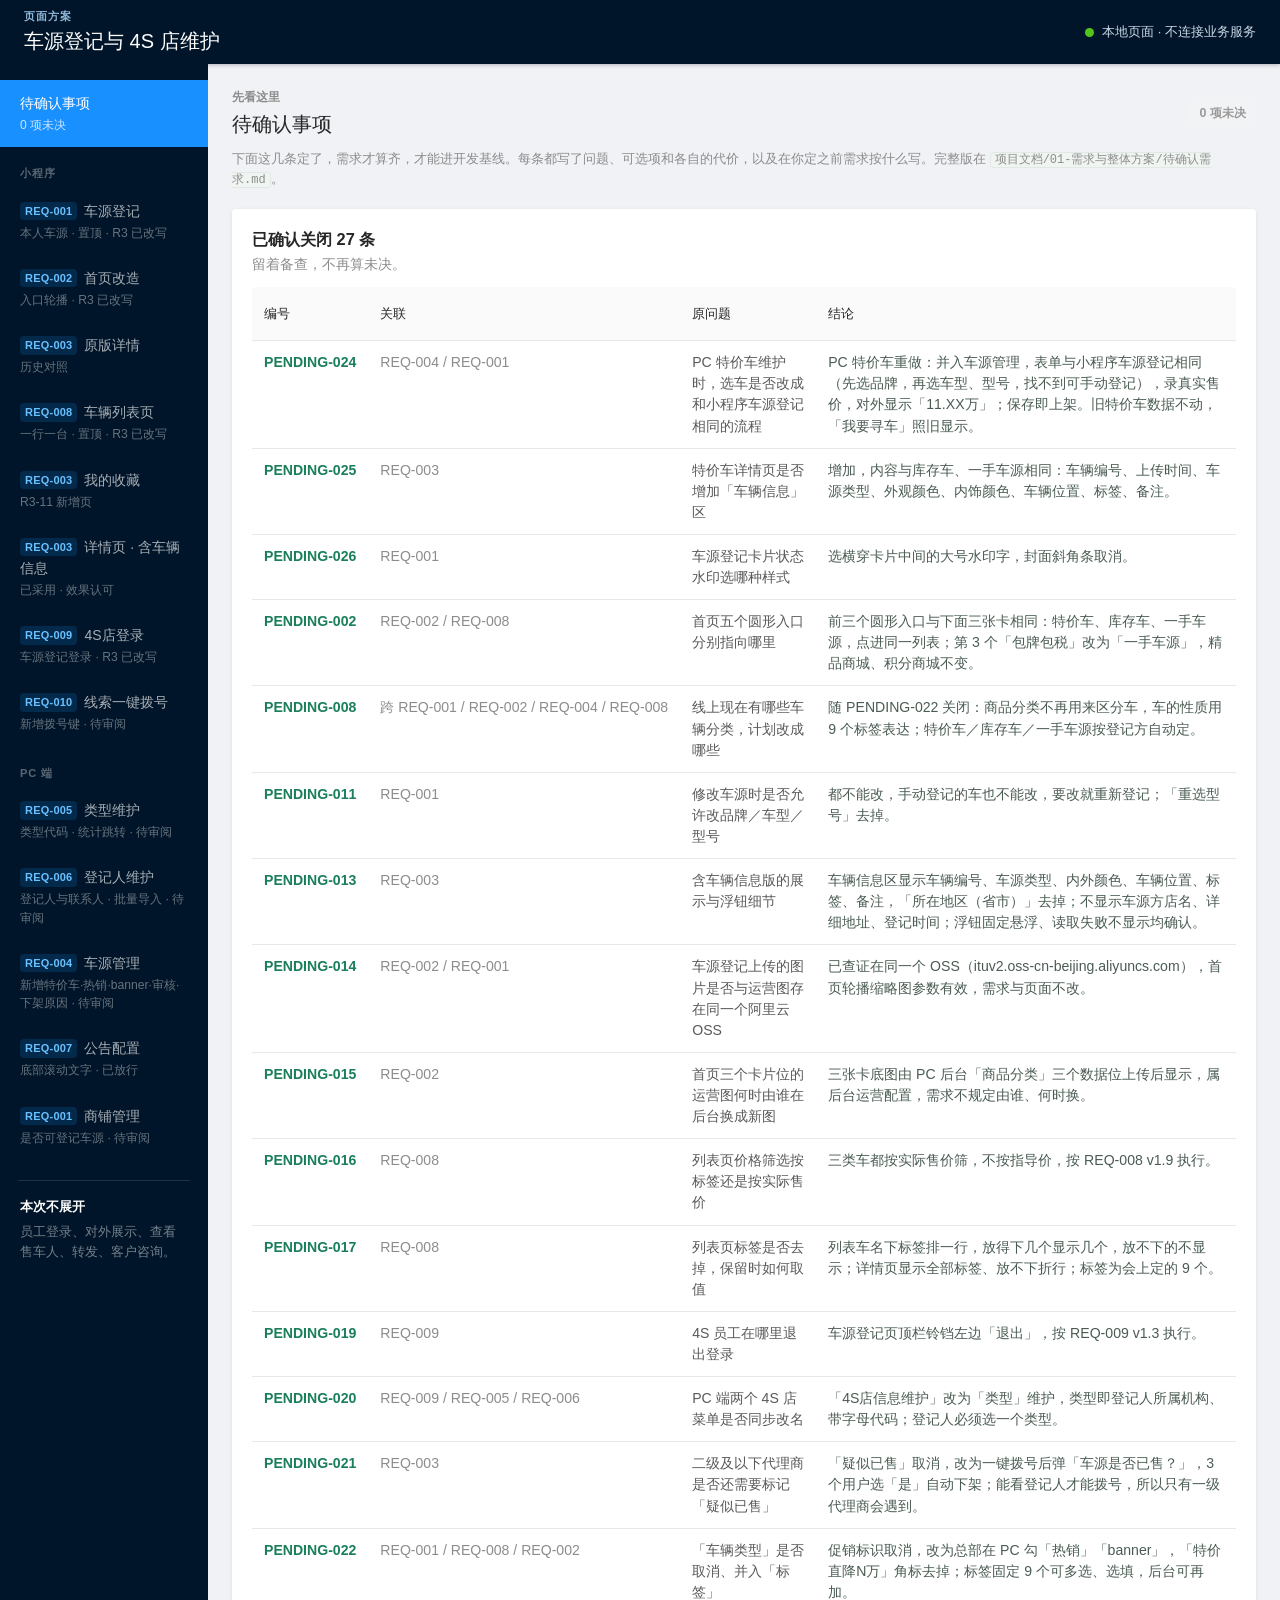
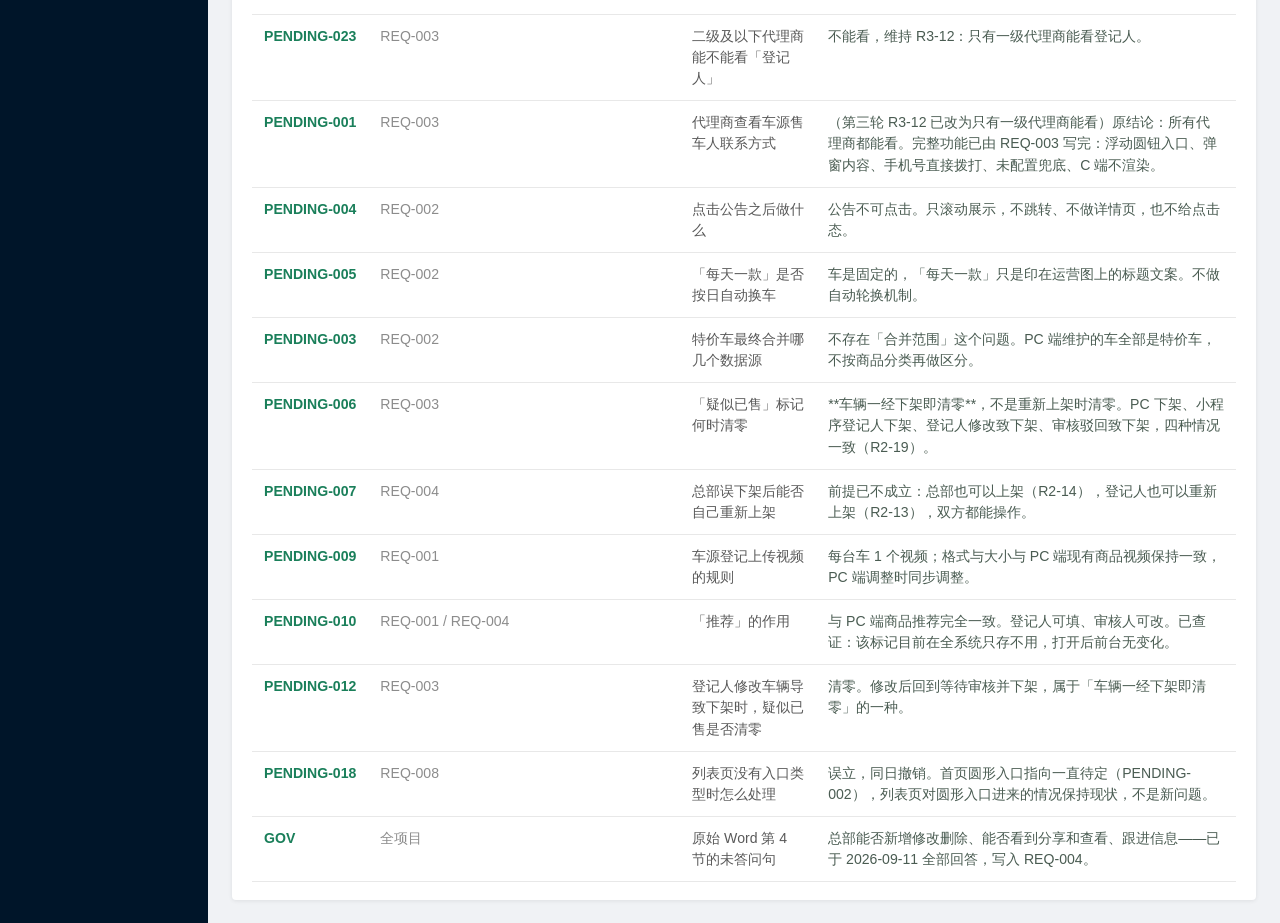
==== index.html @ 66203e30 "状态水印挪到车图右侧文字区，不压车图 Co-Authored-By: Claude Opus 5.5 <noreply@anthropic.com>" ====
<!doctype html>
<html lang="zh-CN">
<head>
  <meta charset="utf-8">
  <meta name="viewport" content="width=device-width, initial-scale=1">
  <meta name="description" content="预蒜 车源登记与 4S 店维护 页面方案">
  <title>预蒜 · 页面方案</title>
  <link rel="stylesheet" href="styles.css?v=6.26.1">
</head>
<body>
  <header class="topbar">
    <div>
      <p class="eyebrow">页面方案</p>
      <h1>车源登记与 4S 店维护</h1>
    </div>
    <div class="demo-flag"><span></span>本地页面 · 不连接业务服务</div>
  </header>

  <div class="shell">
    <nav class="side-nav" aria-label="功能导航">
      <button class="nav-item active" data-view="overview">待确认事项 <span></span></button>

      <p class="nav-group">小程序</p>
      <button class="nav-item" data-view="inventory"><i>REQ-001</i>车源登记 <span>本人车源 · 置顶 · R3 已改写</span></button>
      <button class="nav-item" data-view="home002"><i>REQ-002</i>首页改造 <span>入口轮播 · R3 已改写</span></button>
      <button class="nav-item" data-view="contact"><i>REQ-003</i>原版详情 <span>历史对照</span></button>
      <button class="nav-item" data-view="list008"><i>REQ-008</i>车辆列表页 <span>一行一台 · 置顶 · R3 已改写</span></button>
      <button class="nav-item" data-view="fav"><i>REQ-003</i>我的收藏 <span>R3-11 新增页</span></button>
      <button class="nav-item" data-view="contact2"><i>REQ-003</i>详情页 · 含车辆信息 <span>已采用 · 效果认可</span></button>
      <button class="nav-item" data-view="login009"><i>REQ-009</i>4S店登录 <span>车源登记登录 · R3 已改写</span></button>
      <button class="nav-item" data-view="clue010"><i>REQ-010</i>线索一键拨号 <span>新增拨号键 · 待审阅</span></button>

      <p class="nav-group">PC 端</p>
      <button class="nav-item" data-view="stores"><i>REQ-005</i>类型维护 <span>类型代码 · 统计跳转 · 待审阅</span></button>
      <button class="nav-item" data-view="employees"><i>REQ-006</i>登记人维护 <span>登记人与联系人 · 批量导入 · 待审阅</span></button>
      <button class="nav-item" data-view="stock"><i>REQ-004</i>车源管理 <span>新增特价车·热销·banner·审核·下架原因 · 待审阅</span></button>
      <button class="nav-item" data-view="notice"><i>REQ-007</i>公告配置 <span>底部滚动文字 · 已放行</span></button>
      <button class="nav-item" data-view="shop"><i>REQ-001</i>商铺管理 <span>是否可登记车源 · 待审阅</span></button>

      <div class="scope-note">
        <strong>本次不展开</strong>
        员工登录、对外展示、查看售车人、转发、客户咨询。
      </div>
    </nav>

    <main id="app" tabindex="-1">
      <section class="view active" id="view-overview">
        <div class="page-heading">
          <div><p class="kicker">先看这里</p><h2>待确认事项</h2></div>
          <span class="status-chip review" id="pending-count"></span>
        </div>
        <p class="pend-intro">下面这几条定了，需求才算齐，才能进开发基线。每条都写了问题、可选项和各自的代价，以及在你定之前需求按什么写。完整版在 <code>项目文档/01-需求与整体方案/待确认需求.md</code>。</p>
        <div id="pending-body"></div>
      </section>

      <section class="view" id="view-inventory">
       <div class="mobile-layout">
        <div class="entry-col">
          <p class="entry-cap">入口页 · 代理商后台</p>
          <!-- R2-10：按线上实际页面（用户 2026-09-16 提供的真机截图）完整复刻，不再贴 Word 示意图 -->
          <div class="mobile-stage entry-stage">
            <div class="ph-status"><span class="ph-time">16:08</span><span class="ph-right"><i class="ph-sig"></i>5G<i class="ph-bat"></i></span></div>
            <div class="ph-green">
              <div class="ph-capsule"><span>•••</span><i></i></div>
              <div class="ph-usercard">
                <div class="ph-name">孙可鑫</div>
                <div class="ph-line"><i class="ph-ico-loc"></i>全国1000余家线下【交车中心】均可交付</div>
                <div class="ph-line"><i class="ph-ico-tel"></i>18686636658</div>
              </div>
              <button class="ph-home" type="button">返回主页</button>
            </div>
            <div class="ph-grid">
              <button class="ph-item" type="button"><img src="assets/req-001/ic-shop.png?v=1" alt=""><span>下级店铺</span></button>
              <button class="ph-item" type="button" id="entry-clue"><img src="assets/req-001/ic-clue.png?v=1" alt=""><span>线索管理</span></button>
              <button class="ph-item" type="button"><img src="assets/req-001/ic-share.png?v=1" alt=""><span>共享车源</span></button>
              <button class="ph-item" type="button"><img src="assets/req-001/ic-bill.png?v=1" alt=""><span>积分账单</span></button>
              <button class="ph-item" type="button"><img src="assets/req-001/ic-shop.png?v=1" alt=""><span>全网比价</span></button>
              <button class="ph-item" type="button"><img src="assets/req-001/ic-shop.png?v=1" alt=""><span>招募合伙人</span></button>
              <button class="ph-item" type="button"><img src="assets/req-001/ic-hot.png?v=1" alt=""><span>朋友圈素材</span></button>
              <button class="ph-item" type="button"><img src="assets/req-001/ic-shop.png?v=1" alt=""><span>保养套餐</span></button>
              <button class="ph-item" type="button"><img src="assets/req-001/ic-shop.png?v=1" alt=""><span>运营管理</span></button>
              <button class="ph-item" type="button"><img src="assets/req-001/ic-shop.png?v=1" alt=""><span>助道学堂</span></button>
              <button class="ph-item" type="button"><img src="assets/req-001/ic-shop.png?v=1" alt=""><span>签署合同</span></button>
              <button class="ph-item" type="button"><img src="assets/req-001/ic-shop.png?v=1" alt=""><span>售车登记</span></button>
              <button class="ph-item" type="button" id="entry-car-source"><img src="assets/req-001/ic-shop.png?v=1" alt=""><span>车源登记</span></button>
            </div>
            <div class="ph-partner">城市合伙人（0）</div>
            <div class="ph-empty">暂无数据</div>
            <button class="ph-logout" type="button">退出<br>后台</button>
          </div>
          <p class="entry-note">入口页是 <code>pages/seller/index.vue</code>。本次只在现有 12 个入口后面新增「车源登记」一个，其余入口、返回主页、城市合伙人、退出后台一概不动。点「车源登记」进右边的页面。</p>
        </div>
        <div class="mobile-stage">
          <div class="mobile-head"><button class="icon-btn" aria-label="返回">‹</button><strong>车源登记</strong><button class="logout-btn" id="inv-logout" type="button">退出</button><button class="notify-btn" id="notify-entry" aria-label="驳回通知">🔔<span class="notify-badge" id="notify-badge" hidden>0</span></button></div>
          <div class="inventory-actions">
            <!-- R2-10：四个条件一行无边框横排，点选即生效；无查询/重置/收起按钮。形态同车辆列表页筛选栏 -->
            <div class="filter-bar" id="query-body">
              <button type="button" class="filter-item" id="q-car">品牌<i></i></button>
                            <button type="button" class="filter-item" id="q-approve">审核<i></i></button>
              <button type="button" class="filter-item" id="q-shelf">上下架<i></i></button>
            </div>
          </div>
          <div id="vehicle-list" class="vehicle-list" aria-live="polite"></div>
          <div id="list-footer" class="list-footer">向下滚动加载后续记录</div>
          <!-- REQ-001 v2.11：「增加车源」固定在页面底部、通栏 -->
          <div class="inv-add-bar"><button class="primary" id="add-vehicle">＋ 增加车源</button></div>
          <!-- 手机内页面栈：小程序 navigateTo 的形态，整屏推入，不是弹窗 -->
          <div id="m-stack" class="m-stack"></div>
          <!-- 手机内居中确认框：对应 u-modal -->
          <div id="m-dialog" class="m-dialog-wrap" hidden></div>
          <!-- 手机内底部选择器：对应 u-picker -->
          <div id="m-picker" class="m-picker-wrap" hidden></div>
          <!-- 手机内提示条：对应 uni.showToast -->
          <div id="m-toast" class="m-toast"></div>
        </div>

        <aside class="side-info">
          <div class="side-info-head"><h2>REQ-001 小程序车源登记</h2><span class="chip">R3 已改写 · 待审阅</span></div>
          <p>左侧手机内的操作是真实本地交互，数据为本地固定数据，不连接任何接口。</p>
          <h3>本轮相对 v1.2 改了什么</h3>
          <ul>
            <li><strong>改名（R2-05／R2-06）</strong>：入口、页面、表单标题统一为「车源登记」，按钮为「增加车源」。车源类型名「库存车」「一手车源」不变。</li>
            <li><strong>查询区（R2-07／R2-08）</strong>：取消在售／已下架页签，改为品牌→车系→车型三级级联、审核、上下架三个条件（车辆类型已取消，CHG-D051），逐字段查询。</li>
            <li><strong>审核流程（R2-11）</strong>：登记提交后进入等待审核；审核状态与上下架是两个互不合并的维度，只有通过才可能上架。</li>
            <li><strong>驳回通知（R2-11 细则 2）</strong>：右上角铃铛带未读角标，点开看驳回时间，点条目直接进该车修改页，原因显示在顶部。不做「被驳回的车」独立分区。</li>
            <li><strong>登记表（R2-09／R2-12）</strong>：车辆位置、标签、详情图片（仅图片）；照片区支持视频。车辆类型已取消，推荐已由付费置顶替代。</li>
          </ul>
          <h3>第三轮（R3，2026-09-29）</h3>
          <ul>
            <li><strong>付费置顶（R3-01）</strong>：去掉「推荐」。审核通过且在售的车，登记时间右侧有「置顶」按钮，点开付款面板（9.9元／7天，后台可配），付款后卡片显示「置顶至…」、按钮变「续期」。置顶车在对应车源类型列表排最前。</li>
            <li><strong>登录手机号（R3-06）</strong>：登记表在「登记人」下方反显当前登录手机号，只读。</li>
            <li><strong>详情图片（R3-07）</strong>：原「车辆详情」图文改为只能加图片，最多 9 张（超出提示「详情图片最多9张」），可上移、下移、移除，不裁切。</li>
            <li><strong>车辆照片裁成正方形（R3-08）</strong>：不是正方形的照片先进裁剪页，拖动选择保留区域（手机上可双指缩放）；点上传选择非正方形照片后自动弹出裁剪，不单设「待裁剪」入口。</li>
          </ul>
          <h3>本轮新增（R2-10，2026-09-16）</h3>
          <ul><li><strong>卡片精简为 6 项</strong>：封面（左上角热销角标）、车名、状态、标签、价格、登记时间。去掉备注、车源类型、内外颜色与「查看」按钮；操作按钮移到价格同一行。</li><li><strong>查询区一行横排</strong>：品牌／类型／审核／上下架，点选即生效，去掉查询、重置、收起三个按钮。</li><li><strong>排序</strong>：驳回最前，其次等待审核，其余按登记时间倒序。</li></ul>
          <h3>2026-10-28 会议后（v2.11）</h3>
          <ul>
            <li><strong>驳回卡片</strong>：审核状态「不通过」改叫「驳回」；点卡片不进详情，只有加大的绿色实底「修改」；驳回原因红字，整张卡片通栏，最多两行。</li>
            <li><strong>在架卡片</strong>：「修改」变小，与「下架」同样大小的描边按钮。</li>
            <li><strong>状态水印</strong>：「驳回」「等待审核」「已下架」，在架的不打；卡片中间横穿倾斜半透明大字，驳回红、等待审核橙、已下架灰，压在车图上、车名价格按钮下，不挡点击。已下架卡片通栏灰字下架原因（本人下架／总部填写的原因／三个用户标记该车辆已售／上架超过 30 天自动下架，天数为参数，默认 30）。</li>
            <li><strong>增加车源</strong>：固定在页面底部，通栏。</li>
            <li><strong>登记表与修改表</strong>：「促销标识」改为「车辆位置」单选必填（东区／西区／南区／北区／大北区）；标签换成 9 个、选填；修改页品牌、车型、型号都只读（手动登记的也一样），没有「重选型号」；照片超过 10MB 自动压缩，不再提示；选车页入口「找不到？手动登记车源」。</li>
            <li><strong>车辆详情</strong>：「车辆主键 ID」改为「车辆编号」，审核通过前显示「审核通过后生成」；已下架显示下架原因。</li>
          </ul>
          <p class="side-info-src">完整规则见 REQ-001 需求方案 v2.7；本页不重复维护规则。</p>
        </aside>
       </div>
      </section>

      <section class="view" id="view-stores">
        <div class="pc-page">
          <div class="page-heading"><div><p class="kicker">PC端</p><h2>类型维护</h2></div><div class="button-row"><button class="primary" id="add-store">新增类型</button></div></div>
          <div class="panel toolbar"><label>类型代码<select id="store-code-filter"><option value="">全部</option></select></label><label>类型名称<input id="store-search" maxlength="100" placeholder="请输入类型名称"></label><button id="query-store" class="primary">查询</button><button id="reset-store" class="ghost">重置</button></div>
          <div class="panel table-panel"><div class="table-wrap"><table class="data-table"><thead><tr><th>类型代码</th><th>类型名称</th><th>登记人数</th><th>近 30 天上传车辆数</th><th>省市区县</th><th>详细地址</th><th>操作</th></tr></thead><tbody id="store-table-body"></tbody></table></div><div id="store-empty" class="table-empty" hidden></div><div class="pagination"><span id="store-total"></span><label>每页<select id="store-page-size"><option>20</option><option>50</option><option>100</option></select></label><button id="store-prev">上一页</button><span id="store-page"></span><button id="store-next">下一页</button></div></div>
        </div>
      </section>
      <section class="view" id="view-employees">
        <div class="pc-page">
          <div class="page-heading"><div><p class="kicker">PC端</p><h2>登记人维护</h2></div><div class="button-row"><button class="ghost" id="contact-setting">车源联系人设置</button><button class="ghost" id="import-employee">批量导入</button><button class="primary" id="add-employee">新增登记人</button></div></div>
          <div class="panel toolbar employee-toolbar">
            <label>登记人姓名<input id="employee-name" maxlength="50" placeholder="请输入登记人姓名"></label>
            <label>手机号<input id="employee-phone" placeholder="请输入手机号"></label>
            <label>所属类型<input id="employee-store-filter" list="employee-store-options" placeholder="全部类型／输入代码或名称搜索"><datalist id="employee-store-options"></datalist></label>
            <label>状态<select id="employee-status"><option value="">全部</option><option>启用</option><option>停用</option></select></label>
            <button id="query-employee" class="primary">查询</button><button id="reset-employee" class="ghost">重置</button>
          </div>
          <div class="panel table-panel"><div class="table-wrap"><table class="data-table"><thead><tr><th>登记人姓名</th><th>手机号</th><th>所属类型</th><th><button type="button" class="th-sort" id="employee-sort">近 30 天上传车辆数 <i>↕</i></button></th><th>账号状态</th><th>备注</th><th>操作</th></tr></thead><tbody id="employee-table-body"></tbody></table></div><div id="employee-empty" class="table-empty" hidden></div><div class="pagination"><span id="employee-total"></span><button id="employee-prev">上一页</button><span id="employee-page"></span><button id="employee-next">下一页</button></div></div>
        </div>
      </section>

      <section class="view" id="view-stock">
        <div class="pc-page">
          <div class="page-heading">
            <div><p class="kicker">PC端</p><h2>车源管理</h2></div>
            <div class="button-row"><span class="chip pend">查看、审核、上下架、勾热销和 banner；只能新增特价车，库存车、一手车源不改车辆信息；不删除</span><button class="primary" id="sp-add">新增特价车</button></div>
          </div>
          <div class="panel notice-tip">
            <strong>特价车只由总部在 PC 录入，小程序没有录入入口。</strong>
            点「新增特价车」，流程与小程序车源登记相同：先选品牌，再选车型、型号（分燃油车、新能源），找不到可手动登记车源，再填实际售价、颜色、车辆位置、标签、照片等。保存即通过、上架，生成 TG 编号。修改特价车时品牌、车型、型号只读，其余可改，不改审核状态。
          </div>
          <div class="panel toolbar">
            <label>登记人<input id="q-person" placeholder="请输入登记人"></label>
            <label>所属机构<input id="q-org" placeholder="请输入机构名称"></label>
            <label>所属类型<select id="q-stype"><option value="">全部</option></select></label>
            <label>品牌<select id="q-brand"><option value="">不限品牌</option></select></label>
            <label>车型<select id="q-model"><option value="">不限车型</option></select></label>
            <label>车源类型<select id="q-srctype"><option value="">全部</option><option>库存车</option><option>一手车源</option><option>特价车</option></select></label>
            <label>审核状态<select id="pc-approve"><option value="">全部</option><option>等待审核</option><option>通过</option><option>驳回</option></select></label>
            <label>上下架<select id="pc-shelf"><option value="">全部</option><option>在售</option><option>已下架</option></select></label>
            <label>热销<select id="q-hot"><option value="">全部</option><option>是</option><option>否</option></select></label>
            <label>banner<select id="q-banner"><option value="">全部</option><option>是</option><option>否</option></select></label>
            <label>车辆位置<select id="q-loc"><option value="">全部</option></select></label>
            <label>登记时间<span class="range"><input id="q-from" type="date"><i>至</i><input id="q-to" type="date"></span></label>
            <label>车辆编号<input id="q-code" placeholder="请输入完整车辆编号"></label>
            <label>排序<select id="q-sort"><option value="time">登记时间倒序</option><option value="sold">已售人数多的在前</option><option value="views">查看次数多的在前</option></select></label>
            <button id="stock-query" class="primary">查询</button><button id="stock-reset" class="ghost">重置</button>
          </div>
          <div class="stat-row panel compact">
            <div class="stat"><b id="s-total">0</b><span>车源总数</span></div>
            <div class="stat"><b id="s-pend" style="color:#b25b00">0</b><span>等待审核</span></div>
            <div class="stat"><b id="s-on" style="color:#21a081">0</b><span>在售</span></div>
            <div class="stat"><b id="s-off" style="color:#b73b3b">0</b><span>已下架</span></div>
            <div class="stat"><b id="s-views">0</b><span>累计查看</span></div>
          </div>
          <div class="panel table-panel">
            <div class="table-wrap"><table class="data-table"><thead><tr>
              <th>#</th><th class="col-id">车辆编号</th><th>车源类型</th><th>热销<span class="th-tip" tabindex="0" aria-label="热销说明">ⓘ<span class="th-tip-pop" role="tooltip">勾选后，该车在小程序车辆列表排在付费置顶的车之后、其他车之前，首图左上角显示「热销」角标</span></span></th><th>banner<span class="th-tip" tabindex="0" aria-label="banner说明">ⓘ<span class="th-tip-pop" role="tooltip">勾选后，该车显示在小程序本列表顶部横幅轮播；每个列表最多 10 台</span></span></th><th>车辆位置</th><th>品牌车型</th><th>实际售价（元）</th><th>登记人</th><th>所属机构</th><th>登记时间</th><th>查看</th><th>已售人数</th><th>审核状态</th><th>上下架</th><th>置顶</th><th>操作</th>
            </tr></thead><tbody id="stock-body"></tbody></table></div>
            <div id="stock-empty" class="table-empty" hidden></div>
            <div class="pagination"><span id="stock-total"></span><label>每页<select id="stock-size"><option>20</option><option>50</option><option>100</option></select></label><button id="stock-prev">上一页</button><span id="stock-page"></span><button id="stock-next">下一页</button></div>
          </div>
        </div>
      </section>

      <section class="view" id="view-notice">
        <div class="pc-page">
          <div class="page-heading">
            <div><p class="kicker">PC端</p><h2>公告配置</h2></div>
            <div class="button-row"><span id="notice-count" class="chip ok"></span><button class="primary" id="notice-add">新增公告</button></div>
          </div>
          <div class="panel notice-tip">
            <strong>公告是运营自己编的文案，不接真实浏览数据。</strong>
            「尾号 9989 正在查看…」是文案示例，不是系统去查谁在看什么车。一条公告只有文案、排序值、启用状态三个字段。
          </div>
          <div class="panel toolbar">
            <label>公告文案<input id="notice-search" maxlength="40" placeholder="输入关键字查询"></label>
            <label>状态<select id="notice-status"><option value="">全部</option><option>启用</option><option>停用</option></select></label>
            <button id="notice-query" class="primary">查询</button><button id="notice-reset" class="ghost">重置</button>
          </div>
          <div class="panel table-panel">
            <div class="table-wrap"><table class="data-table"><thead><tr><th>公告文案</th><th>排序值</th><th>状态</th><th>更新时间</th><th>操作</th></tr></thead><tbody id="notice-table-body"></tbody></table></div>
            <div id="notice-empty" class="table-empty" hidden></div>
            <div class="pagination"><span id="notice-total"></span><label>每页<select id="notice-page-size"><option>20</option><option>50</option><option>100</option></select></label><button id="notice-prev">上一页</button><span id="notice-page"></span><button id="notice-next">下一页</button></div>
          </div>
        </div>
      </section>

      <section class="view" id="view-shop">
        <div class="pc-page">
          <div class="page-heading"><div><p class="kicker">PC端</p><h2>商铺管理</h2></div></div>
          <div class="shop-layout">
            <section class="shop-edit" aria-label="编辑商铺">
              <header class="modal-header"><h2>编辑商铺</h2><button type="button" class="modal-close" aria-label="关闭">×</button></header>
              <div class="shop-body">
              <div class="shop-row"><span class="shop-k">上级店铺</span><div class="shop-v"><select disabled><option>预蒜汽车总部</option></select></div></div>
              <div class="shop-row"><span class="shop-k req">店铺名称</span><div class="shop-v"><input value="华东名车行" maxlength="50"></div></div>
              <div class="shop-row"><span class="shop-k req">联系电话</span><div class="shop-v"><input value="13916582047" maxlength="11"></div></div>
              <div class="shop-row"><span class="shop-k req">店铺类型</span><div class="shop-v"><select disabled><option>一级代理</option></select></div></div>
              <div class="shop-row"><span class="shop-k">是否启用</span><div class="shop-v"><button type="button" class="sw on" role="switch" aria-checked="true" aria-label="是否启用"><i></i></button></div></div>
              <div class="shop-row"><span class="shop-k">是否可见下级店铺</span><div class="shop-v"><button type="button" class="sw on" role="switch" aria-checked="true" aria-label="是否可见下级店铺"><i></i></button></div></div>
              <div class="shop-row"><span class="shop-k">是否可见下级店铺线索</span><div class="shop-v"><button type="button" class="sw on" role="switch" aria-checked="true" aria-label="是否可见下级店铺线索"><i></i></button></div></div>
              <div class="shop-row"><span class="shop-k">是否可见QA</span><div class="shop-v"><button type="button" class="sw" role="switch" aria-checked="false" aria-label="是否可见QA"><i></i></button></div></div>
              <div class="shop-row"><span class="shop-k">是否可见车源管理</span><div class="shop-v"><button type="button" class="sw on" role="switch" aria-checked="true" aria-label="是否可见车源管理"><i></i></button></div></div>
              <div class="shop-row"><span class="shop-k">是否可见考试</span><div class="shop-v"><button type="button" class="sw" role="switch" aria-checked="false" aria-label="是否可见考试"><i></i></button></div></div>
              <div class="shop-row"><span class="shop-k">是否可登记车源</span><div class="shop-v"><button type="button" class="sw" role="switch" aria-checked="false" aria-label="是否可登记车源" id="shop-reg-switch"><i></i></button></div></div>
              </div>
              <footer class="modal-footer"><button type="button" class="ghost" id="shop-cancel">取消</button><button type="button" class="primary" id="shop-save">确定</button></footer>
            </section>
            <aside class="side-info">
              <div class="side-info-head"><h2>商铺管理 · 是否可登记车源</h2><span class="chip">待审阅</span></div>
              <p>左侧为 PC「商铺管理」中一级代理商某商铺的编辑页节选，开关可点切换。</p>
              <ul>
                <li><strong>只对一级代理商显示此开关</strong>：店铺类型为「一级代理」的商铺编辑页才有「是否可登记车源」。</li>
                <li><strong>开通后小程序管理后台才显示「车源登记」入口</strong>，未开通不显示。</li>
                <li><strong>默认关闭</strong>，上线后总部逐个开通。</li>
                <li>开关顺序沿用现有系统：是否启用、是否可见下级店铺、是否可见下级店铺线索、是否可见QA、是否可见车源管理、是否可见考试，新开关放在最后。</li>
              </ul>
            </aside>
          </div>
        </div>
      </section>

      <section class="view" id="view-contact">
        <div class="mobile-layout">
          <div class="detail-col">
            <div class="d-toolbar">
              <span class="d-label">当前身份</span>
              <div class="seg2" id="d-role"><button data-role="agent" class="on">一级代理商</button><button data-role="agent2">二级代理商</button><button data-role="customer">C 端客户</button></div>
              <span class="d-label">车源类型</span>
              <div class="seg2" id="d-source"><button data-source="inventory" class="on">库存车</button><button data-source="firsthand">一手车源</button><button data-source="special">特价车</button></div>
              <label class="d-check"><input type="checkbox" id="d-nocontact"> 模拟统一联系人未配置</label>
            </div>
            <p class="d-why" id="d-why" hidden></p>

            <div class="d-phone">
              <div class="d-screen">
                <img src="assets/req-003/detail-nav.png?v=1" alt="导航栏">
                <div class="d-legacy-hero"></div>
                <div class="d-real-price"><span class="d-real-big">10.XX万</span><div class="d-real-lines"><p>指导价: <s>11.98万</s></p><p>预蒜价: <span>10.XX万</span></p></div></div>
                <div class="d-real-model"><span class="d-real-model-tag">车型:</span><span class="d-real-model-name"></span></div>
                <div class="d-legacy-tail"><img src="assets/req-003/detail-body.png?v=1" alt="我附近门店与购车优势"></div>
                <div class="d2-detail"><div class="d2-detail-head">商品详情</div><div id="d-blocks" class="d2-blocks"></div></div>
              </div>

              <div class="m-dialog-wrap" id="d-confirm" hidden></div>
              <button class="d-fab" id="d-fab" title="联系登记人">
                <span class="d-fab-ico">☎</span><span class="d-fab-txt">登记人</span>
              </button>

              <div class="d-tabbar"><img src="assets/req-003/detail-tabbar.png?v=1" alt="底部固定栏"><button type="button" class="d2-fav" id="d-fav"><svg viewBox="0 0 24 24"><path d="M12 3.2l2.6 5.5 6 .8-4.4 4.1 1.1 5.9L12 16.6l-5.3 2.9 1.1-5.9L3.4 9.5l6-.8z"/></svg><span class="d2-fav-t">收藏</span></button></div>

              <div class="d-sheet-wrap" id="d-sheet" hidden>
                <div class="d-mask" id="d-mask"></div>
                <div class="d-sheet">
                  <div class="d-sheet-head"><b>登记人</b><button class="d-x" id="d-close">×</button></div>
                  <div class="d-row"><span class="d-k">姓名</span><span class="d-v" id="d-name"></span></div>
                  <div class="d-row"><span class="d-k">来源</span><span class="d-v d-from" id="d-from"></span></div>
                  <div class="d-row"><span class="d-k">手机号</span><a class="d-v d-tel" id="d-tel"></a></div>
                  <button type="button" class="d-dial" id="d-dial">一键拨号</button>
                </div>
              </div>
            </div>
          </div>

          <aside class="side-info">
            <div class="side-info-head"><h2>REQ-003 小程序车辆详情页改造</h2><span class="chip pend">待审阅</span></div>
            <p>本页与含车辆信息版共用同一辆传祺完整示例资料。实拍图片、完整车型、价格及收藏同步；原版不加车辆信息区和序号角标。两版均可切换照片，价格仅为排版示例。</p>
            <h3>用上面的开关看三种情况</h3>
            <ul>
              <li><b>一级代理商 + 库存车</b>：弹窗显示登记人，手机号可点拨打。浮钮已按 R2-15 上移到车型名右侧的浅色区，不压顶部绿色价格条与底部绿色横幅。</li>
              <li><b>一级代理商 + 一手车源</b>：显示总部统一联系人，不显示实际上传的员工。勾选「未配置」可看兜底显示。</li>
              <li><b>一级代理商 + 特价车</b>（v2.11）：同样显示浮钮，联系人为总部统一联系人。</li>
              <li><b>C 端客户</b>、<b>二级代理商</b>：浮动钮直接不渲染，顶部图片同样为正方形，其余规则不变。</li>
            </ul>
            <h3>一键拨号后确认已售（v2.11，替代疑似已售）</h3>
            <ul>
              <li>弹窗手机号下方为通栏绿色「一键拨号」；拨完回到详情页弹「车源是否已售？」，「是」「否」两个大按钮，右上角 ×。</li>
              <li>选「是」提示「感谢反馈」，同一人对同一台车只算一次，之后再拨号不再弹；选「否」或 × 直接关闭、不计数。</li>
              <li>3 个不同用户选「是」自动下架，下架原因「三个用户标记该车辆已售」。特价车只拨号，不弹这个确认窗。</li>
            </ul>
            <p class="side-info-src">完整规则见 REQ-003 需求方案 v2.8。另含车源详情读取、线索写入与线索读取，属后台行为，页面上看不到。</p>
          </aside>
        </div>
      </section>

      <section class="view" id="view-contact2">
        <div class="mobile-layout">
          <div class="detail-col">
            <div class="d-toolbar">
              <span class="d-label">当前身份</span>
              <div class="seg2" id="d2-role"><button data-role="agent" class="on">一级代理商</button><button data-role="agent2">二级代理商</button><button data-role="customer">C 端客户</button></div>
              <span class="d-label">车源类型</span>
              <div class="seg2" id="d2-source"><button data-source="inventory" class="on">库存车</button><button data-source="firsthand">一手车源</button><button data-source="special_price">特价车</button></div>
            </div>

            <div class="d-phone">
              <div class="d-screen">
                <img src="assets/req-003/detail-nav.png?v=1" alt="导航栏">
                <div class="d2-swiper"></div>
                <div class="d2-price">
                  <div class="d2-price-big" id="d2-big"></div>
                  <div class="d2-price-lines">
                    <p>指导价: <s id="d2-ref"></s></p>
                    <p class="d2-yellow">预蒜价: <span id="d2-sale"></span></p>
                  </div>
                </div>
                <div class="d2-model"><span class="d2-model-tag">车型:</span><div class="d2-model-main"><span class="d2-model-name" id="d2-name"></span></div></div>
                <div class="d2-info">
                  <div class="d2-info-head"><b>车辆信息</b><span class="d2-src" id="d2-src"></span></div>
                  <div class="d2-row d2-vno-row" id="d2-vno-row"><span class="d2-k">车辆编号</span><span class="d2-vno" id="d2-vno"></span></div>
                  <div class="d2-row d2-vno-row" id="d2-up-row"><span class="d2-k">上传时间</span><span class="d2-vno" id="d2-uptime"></span></div>
                  <dl class="d2-grid">
                    <div><dt>外观颜色</dt><dd id="d2-color-out"></dd></div>
                    <div><dt>内饰颜色</dt><dd id="d2-color-in"></dd></div>
                    <div><dt>车辆位置</dt><dd id="d2-location"></dd></div>
                  </dl>
                  <div class="d2-row"><span class="d2-k">标签</span><div class="d2-labels" id="d2-labels"></div></div>
                  <div class="d2-row"><span class="d2-k">备注</span><p class="d2-remark" id="d2-remark"></p></div>
                </div>
                <img src="assets/req-003/detail-shop.png?v=1" alt="我附近门店">
                <img src="assets/req-003/detail-adv.png?v=1" alt="购车优势">
                <div class="d2-detail">
                  <div class="d2-detail-head">商品详情</div>
                  <div class="d2-blocks" id="d2-blocks"></div>
                </div>
              </div>

              <div class="m-dialog-wrap" id="d2-confirm" hidden></div>
              <button class="d-fab d2-fab" id="d2-fab" title="联系登记人">
                <span class="d-fab-ico">☎</span><span class="d-fab-txt">登记人</span>
              </button>

              <div class="d-tabbar"><img src="assets/req-003/detail-tabbar.png?v=1" alt="底部固定栏"><button type="button" class="d2-fav" id="d2-fav"><svg viewBox="0 0 24 24"><path d="M12 3.2l2.6 5.5 6 .8-4.4 4.1 1.1 5.9L12 16.6l-5.3 2.9 1.1-5.9L3.4 9.5l6-.8z"/></svg><span class="d2-fav-t">收藏</span></button></div>

              <div class="d-sheet-wrap" id="d2-sheet" hidden>
                <div class="d-mask" id="d2-mask"></div>
                <div class="d-sheet">
                  <div class="d-sheet-head"><b>登记人</b><button class="d-x" id="d2-close">×</button></div>
                  <div class="d-row"><span class="d-k">姓名</span><span class="d-v" id="d2-c-name"></span></div>
                  <div class="d-row"><span class="d-k">来源</span><span class="d-v d-from" id="d2-c-from"></span></div>
                  <div class="d-row"><span class="d-k">手机号</span><a class="d-v d-tel" id="d2-c-tel"></a></div>
                  <button type="button" class="d-dial" id="d2-dial">一键拨号</button>
                </div>
              </div>
            </div>
          </div>

          <aside class="side-info">
            <div class="side-info-head"><h2>车辆详情页 · 含车辆信息</h2><span class="chip">已采用</span></div>
            <p>用户已确认采用此版：在「车型」下面加一块「车辆信息」，把登记时填的信息给看车的人看。两版共用车辆图片、完整车名、价格、详情图片与收藏；这版增加车辆信息区和轮播序号，供对比。</p>
            <h3>展示了什么</h3>
            <ul>
              <li><b>顶部轮播</b>：登记时上传的全部照片和视频，右下角显示张数。</li>
              <li><b>价格条</b>：大字和「预蒜价」是实际售价，「指导价」是参考价。</li>
              <li><b>车型</b>：品牌＋车系＋车型。</li>
              <li><b>车辆信息</b>：车源类型、车辆编号（第一行）、上传时间（第二行，该车最后一次上架日期 YYYY-MM-DD）、外观颜色、内饰颜色、车辆位置（东区／西区／南区／北区／大北区）、标签、备注；顶部第一张图左上角只显示「热销」角标（v2.11）。</li>
              <li><b>特价车</b>：与库存车、一手车源一样显示车辆信息区，车源类型为「特价车」，车辆编号在车辆信息区第一行；车名下面不再单独显示编号。</li>
              <li><b>商品详情</b>：登记时上传的详情图片，按上传顺序，保持原比例。</li>
            </ul>
            <h3>不展示什么，为什么</h3>
            <ul>
              <li><b>登记人姓名和电话</b>：客户咨询由转发人承接，只有一级代理商点「登记人」浮钮才看得到（R3-12）。</li>
              <li><b>代理商或 4S 店名称、详细地址、省市</b>：客户看到后可以绕开转发人直接找过去，所以只显示车辆位置（v2.11）。</li>
              <li><b>登记时间</b>：上传天数放在列表卡片上；详情页只在车辆信息区显示上传时间（最后一次上架日期），不另放登记时间。</li>
              <li><b>审核状态、内部置顶记录</b>：对看车的人没有用。</li>
            </ul>
            <h3>其余不变</h3>
            <ul>
              <li>我附近门店、购车优势沿用现状；底部栏增加收藏。</li>
              <li>「登记人」浮钮放在「车辆信息」标题右侧的白底处，只有一级代理商看得到（R3-12），v2.11 起特价车也有；弹窗手机号下方为「一键拨号」，拨完弹「车源是否已售？」（特价车不弹）。</li>
              <li><b>第三轮</b>：商品详情只显示图片（R3-07）；底部栏「返回首页」右侧新增「收藏」，点后变橙色「已收藏」，「我的」页第 5 个入口「我的收藏」能看到（R3-11）。</li>
            </ul>
            <p class="side-info-src">2026-09-29已确认采用此版，手机展示统一使用；其余未决细节仍在待确认事项中。车辆实拍图片来自 Wikimedia Commons，作者与许可见 assets/demo-cars/sources.json（TASK-038）；示价为排版值。</p>
          </aside>
        </div>
      </section>

      <section class="view" id="view-list008">
        <div class="mobile-layout">
          <div class="detail-col">
            <div class="d-toolbar">
              <span class="d-label">从首页哪个卡片进入</span>
              <div class="seg2" id="l8-entry"><button data-entry="special_price" class="on">特价车</button><button data-entry="firsthand">一手车源</button><button data-entry="inventory">库存车</button></div>
              <label class="d-check"><input type="checkbox" id="l8-empty"> 模拟无数据</label>
            </div>

            <div class="d-phone l8-phone">
              <div class="l8-top">
                <img class="l8-status" src="assets/req-008/nav-status.png?v=2" alt="状态栏">
                <div class="l8-navrow"><img class="l8-back" src="assets/req-008/nav-back.png?v=2" alt="返回"><span class="l8-title" id="l8-title">特价车</span><img class="l8-capsule" src="assets/req-008/nav-capsule.png?v=2" alt="胶囊按钮"></div>
              </div>
              <div class="l8-screen" id="l8-screen">
                <div class="l8-search">
                  <div class="l8-input"><span class="l8-mag" aria-hidden="true"></span><input id="l8-kw" placeholder="找到您的爱车"></div>
                  <button type="button" class="l8-sbtn" id="l8-search">搜索</button>
                </div>
                <div class="l8-banner" id="l8-banner"></div>
                <div class="l8-filter">
                  <span class="l8-f" id="l8-f-brand"><span class="t">全部</span><i></i></span>
                  <span class="l8-f" id="l8-f-price"><span class="t">价格</span><i></i></span>
                                  </div>
                <div class="l8-list grid" id="l8-list"></div>
                <div class="l8-emptybox" id="l8-emptybox" hidden><div class="l8-empty-ico"></div>没有搜索结果</div>
                <div class="l8-more" id="l8-more">没有更多数据了</div>
              </div>

              <div class="l8-page" id="l8-brand-page" hidden>
                <div class="l8-top">
                  <img class="l8-status" src="assets/req-008/nav-status.png?v=2" alt="状态栏">
                  <div class="l8-navrow"><img class="l8-back" id="l8-brand-back" src="assets/req-008/nav-back.png?v=2" alt="返回"><span class="l8-title">选择品牌</span><img class="l8-capsule" src="assets/req-008/nav-capsule.png?v=2" alt="胶囊按钮"></div>
                </div>
                <div class="l8-brand-list" id="l8-brand-list"></div>
              </div>

              <div class="l8-sheet-wrap" id="l8-price-sheet" hidden>
                <div class="l8-mask" id="l8-price-mask"></div>
                <div class="l8-sheet">
                  <div class="l8-pick-head"><button type="button" id="l8-price-cancel">取消</button><button type="button" class="ok" id="l8-price-ok">确定</button></div>
                  <div class="l8-price-opts" id="l8-price-opts"></div>
                </div>
              </div>

            </div>
          </div>

          <aside class="side-info">
            <div class="side-info-head"><h2>REQ-008 小程序车辆列表页改造</h2><span class="chip pend">待审阅</span></div>
            <p>照线上「我要寻车」列表页做，三个入口共用同一页。用上面的按钮切换从首页哪个卡片进入。</p>
            <h3>这次改了什么</h3>
            <ul>
              <li><b>标题</b>：按入口显示「特价车／一手车源／库存车」。</li>
              <li><b>显示哪些车</b>：三类都只显示审核通过且上架的车；特价车是总部在 PC 车源管理录入的车。</li>
              <li><b>排序（v1.11）</b>：付费置顶最前，其次热销（多台按勾选热销时间，后勾的在前），其余按最近一次上架时间。特价车没有付费置顶，热销最前。没有排序下拉。</li>
              <li><b>顶部横幅（v1.11）</b>：轮播本列表内 PC 勾了 banner 的车，每张是车的首图（裁成横幅比例）、左下车名与预蒜价，自动轮播、可左右滑，点击进该车详情；本列表没有勾 banner 的车时显示原运营图（库存车列表即此情况）。</li>
              <li><b>上传天数</b>：每个格子最后一行。当天「当天上传」，之后「上传一天」「上传十二天」…满 100 天用数字。</li>
                            <li><b>其他品牌</b>：三个入口点「全部」选品牌时，最前面有「其他品牌」，看手写品牌的车。</li>
              <li><b>价格（v1.9）</b>：三类车都按实际售价筛，不再用价格标签；档位可配置，默认 10万以下／10–15万／15–20万／20万以上，正好落在交界的两档都算。</li>
              <li><b>本轮反馈</b>：特价车列表也使用实拍照片，车名随照片对应；左上角只显示「热销」角标，「特价 直降N万」取消（v1.11）。</li>
              <li><b>一行一台（R3-09）</b>：照用户样例改为左侧车图、右侧信息，去掉列表／宫格切换；字段和绿色预蒜价不变。</li>
              <li><b>置顶（R3-01）</b>：一手车源、库存车里付费置顶的车排最前。</li>
            </ul>
            <h3>照旧不改</h3>
            <ul>
              <li>搜索、价格格式保持。</li>
              <li><b>车名下标签（v1.10）</b>：和详情页同一批标签（v1.11 为会上定的 9 个），排一行，能放几个放几个，放不下的不显示；没有标签不出现。</li>
              <li>车源格子和特价车格子内容一样，不显示店名、地区。</li>
            </ul>
            <h3>已确认关闭（2026-10-28）</h3>
            <ul>
              <li>价格按实际售价筛（PENDING-016）；车名下标签排一行（PENDING-017）；车源图片与运营图同一 OSS（PENDING-014）；商品分类不再用来区分车（PENDING-008）。</li>
            </ul>
            <p class="side-info-src">上传天数按今天日期实时计算。完整规则见 REQ-008 需求方案 v1.11。</p>
          </aside>
        </div>
      </section>

      <section class="view" id="view-login009">
        <div class="mobile-layout">
          <div class="detail-col">
            <div class="d-toolbar">
              <span class="d-label">试填账号</span>
              <div class="seg2"><button type="button" data-fill="13800001234|07123x">启用员工</button><button type="button" data-fill="13800005678|224567">停用员工</button><button type="button" data-fill="13900001111|123456">未开通手机号</button><button type="button" data-fill="13600001111|123456">代理商手机号</button></div>
              <button type="button" class="seg2-reset" id="l9-reset">回到商户登录</button>
              <label class="d-check"><input type="checkbox" id="l9-mark"> 标注本次新增</label>
            </div>
            <div class="d-phone l9-phone" id="l9-phone"></div>
          </div>

          <aside class="side-info">
            <div class="side-info-head"><h2>REQ-009 小程序 4S 店登录</h2><span class="chip pend">待审阅</span></div>
            <p>商户登录页照线上做，只加一个按钮。在手机里点「车源登记登录」走一遍：商户登录 → 车源登记登录 → 登录成功直接打开车源登记页（REQ-001）。</p>
            <h3>这次改了什么</h3>
            <ul>
              <li><b>商户登录页</b>：「登录」下方加一个白底绿字「车源登记登录」按钮，其他不变。</li>
              <li><b>车源登记登录页</b>（R3-05 改版）：不要顶部轮播图，另做布局，色系与商户登录页一致。上方浅绿标题区（logo、「车源登记」、一句使用说明），下方白色卡片放手机号、密码和登录按钮，卡片下方提示代理商、商家走验证码登录。左上角返回回到商户登录页。</li>
              <li><b>密码</b>：身份证号后六位，末位 X 大小写都行；输错不限次数。</li>
              <li><b>登录后</b>：直接进车源登记页，不经过代理商后台首页；在车源登记页点返回，回到商户登录页。</li>
              <li><b>4S 员工误用验证码登录</b>：提示「4S店员工请点击下方【车源登记登录】」。</li>
              <li><b>代理商、商家误入车源登记登录</b>：提示「代理商、商家请返回上一页，用手机号验证码登录」。</li>
            </ul>
            <h3>可试填的账号</h3>
            <ul>
              <li>启用员工：13800001234，密码 07123X</li>
              <li>停用员工：13800005678</li>
              <li>未开通：13900001111</li>
              <li>代理商：13600001111</li>
            </ul>
            <h3>后期统一确认</h3>
            <ul>
              <li>4S 员工退出（PENDING-019 已确认）：从「车源登记登录」进入车源登记页后，顶栏右侧铃铛左边显示「退出」，点后确认，确定回到「我的」；代理商从后台进入不显示。</li>
              <li>PC「4S店信息维护」改为「类型维护」（PENDING-020 已确认，PC 页面已改）。</li>
            </ul>
            <p class="side-info-src">不连接接口。完整规则见 REQ-009 需求方案 v1.2。</p>
          </aside>
        </div>
      </section>

  <section class="view" id="view-fav">
        <div class="mobile-layout"><div class="detail-col">
          <div class="d-phone l8-phone">
            <div class="l8-top">
              <img class="l8-status" src="assets/req-008/nav-status.png?v=2" alt="状态栏">
              <div class="l8-navrow"><img class="l8-back" id="fav-back" src="assets/req-008/nav-back.png?v=2" alt="返回"><span class="l8-title">我的收藏</span><img class="l8-capsule" src="assets/req-008/nav-capsule.png?v=2" alt="胶囊按钮"></div>
            </div>
            <div class="l8-screen" style="background:#fff">
              <div class="l8-list one" id="fav-list"></div>
              <div class="l8-emptybox" id="fav-empty" hidden><div class="l8-empty-ico"></div>还没有收藏的车</div>
              <div class="l8-more" id="fav-more">没有更多数据了</div>
            </div>
          </div>
        </div></div>
      </section>

      <section class="view" id="view-clue010">
        <div class="mobile-layout">
          <div class="detail-col">
            <div class="d-toolbar">
              <span class="d-label">手机系统</span>
              <div class="seg2" id="l10-os"><button type="button" data-os="ios" class="on">苹果</button><button type="button" data-os="android">安卓</button></div>
              <span class="d-label">当前身份</span>
          <div class="seg2" id="l10-level1"><button type="button" data-level="1" class="on">一级代理商</button><button type="button" data-level="2">二级代理商</button></div>
          <label class="d-check"><input type="checkbox" id="l10-nophone"> 第 2 条没有手机号</label>
              <label class="d-check"><input type="checkbox" id="l10-mark"> 标注本次新增</label>
            </div>
            <div class="d-phone l10-phone" id="l10-phone"></div>
          </div>

          <aside class="side-info">
            <div class="side-info-head"><h2>REQ-010 小程序线索一键拨号</h2><span class="chip pend">待审阅</span></div>
            <p>照线上「销售线索」页做（代理商后台 → 线索管理）。</p>
            <h3>这次改了什么</h3>
            <ul>
              <li><b>拨号键</b>：在现有卡片范围内的右下角加一个绿色「拨号」按钮，和最后一行文字同高，卡片大小不变；最后一行文字太长时在按钮左边换行。</li>
              <li><b>点了之后</b>：和现在点手机号一样。苹果手机弹出系统拨打确认；安卓先弹「手机号／呼叫」，点「呼叫」再拨。用上面的按钮切换两种手机看。</li>
              <li><b>没有手机号</b>：不显示拨号键。勾「第 2 条没有手机号」看效果。</li>
            </ul>
            <h3>照旧不改</h3>
            <ul>
              <li>点手机号仍能拨号；卡片其他内容、筛选、线索数量都不变。</li>
              <li>9.9元查车线索卡片点「拨号」只拨号，不进入详情。</li>
            </ul>
            <p class="side-info-src">不连接接口、不真实拨号。完整规则见 REQ-010 需求方案 v1.1（含线索页现在读取的数据）。</p>
          </aside>
        </div>
      </section>

      <section class="view" id="view-home002">
        <div class="embedded-prototype">
          <iframe id="home002-frame" src="req-002-home.html?v=5.17.1" title="REQ-002 小程序首页改造"></iframe>
        </div>
      </section>
    </main>
  </div>

  <div id="toast" role="status" aria-live="polite"></div>
  <div id="modal-root"></div>
  <script src="demo-cars.js?v=1.8.2"></script>
  <script src="demo-car-ui.js?v=1.2.0"></script>
  <script src="logic.js?v=6.4.0"></script>
  <script src="app.js?v=5.17.1"></script>
  <script src="req-007-notice.js?v=4.9.0"></script>
  <script src="req-003-contact.js?v=5.3.0"></script>
  <script src="req-003-fav.js?v=1.2.0"></script>
  <script src="req-003-detail2.js?v=5.7.0"></script>
  <script src="req-008-list.js?v=1.9.1"></script>
  <script src="req-009-login.js?v=1.5.0"></script>
  <script src="req-010-clue.js?v=1.3.0"></script>
  <script src="req-004-stock.js?v=5.6.1"></script>
  <script src="req-pending.js?v=5.12.1"></script>
  <script>
    // REQ-002 样稿按自身真实高度撑开，避免内层滚动条或底部空白
    window.addEventListener('message', function (e) {
      if (!e.data || e.data.type !== 'req002-height') return;
      var frame = document.getElementById('home002-frame');
      if (frame) frame.style.height = e.data.height + 'px';
    });
  </script>
</body>
</html>
---- styles.css ----
:root{color-scheme:light;--ink:#14222c;--muted:#60717d;--line:#d9e2e7;--paper:#fff;--canvas:#eef4f6;--blue:#176b87;--teal:#0f847f;--blue-soft:#e5f2f6;--teal-soft:#e3f5f2;--orange:#b76509;--orange-soft:#fff1db;--red:#b73b3b;--red-soft:#ffeded;--violet:#6655a5;--violet-soft:#f0edff;--shadow:0 12px 34px rgba(20,34,44,.08);--radius:16px}
*{box-sizing:border-box}body{margin:0;background:var(--canvas);color:var(--ink);font:16px/1.55 -apple-system,BlinkMacSystemFont,"Segoe UI","PingFang SC","Microsoft YaHei",sans-serif}button,input,select,textarea{font:inherit}button{cursor:pointer}.topbar{height:88px;padding:18px 28px;background:#102f3b;color:#fff;display:flex;align-items:center;justify-content:space-between}.topbar h1{margin:2px 0 0;font-size:1.45rem}.eyebrow,.kicker{margin:0;color:#87cad1;font-size:.78rem;font-weight:700;letter-spacing:.12em;text-transform:uppercase}.demo-flag{display:flex;gap:8px;align-items:center;font-size:.9rem;color:#d6f0f1}.demo-flag span{width:9px;height:9px;border-radius:50%;background:#55d3b9;box-shadow:0 0 0 5px rgba(85,211,185,.15)}.shell{display:grid;grid-template-columns:250px 1fr;min-height:calc(100vh - 88px)}.side-nav{background:#173d4a;padding:22px 14px;color:#fff}.nav-item{width:100%;border:0;background:transparent;color:#d5e5e9;text-align:left;padding:13px 14px;border-radius:11px;margin-bottom:6px}.nav-item span{display:block;font-size:.76rem;color:#88aab4;margin-top:2px}.nav-item:hover,.nav-item.active{background:#285866;color:#fff}.nav-item.active span{color:#a8e2df}.scope-note{border-top:1px solid #315b67;margin:22px 6px 0;padding:18px 8px;color:#a8c0c7;font-size:.84rem}.scope-note strong{display:block;color:#fff;margin-bottom:5px}main{min-width:0;padding:28px}.view{display:none}.view.active{display:block}.page-heading{display:flex;align-items:center;justify-content:space-between;margin-bottom:18px;gap:16px}.page-heading h2{margin:3px 0 0;font-size:1.7rem}.status-chip,.demo-pill{border-radius:99px;padding:6px 10px;font-size:.78rem;font-weight:700}.review{color:var(--orange);background:var(--orange-soft)}.summary-grid{display:grid;grid-template-columns:repeat(4,1fr);gap:14px}.summary-card{background:var(--paper);border:1px solid var(--line);border-top:4px solid var(--blue);padding:17px;border-radius:var(--radius);box-shadow:var(--shadow)}.summary-card b,.summary-card strong{display:block}.summary-card strong{font-size:1.04rem;margin:9px 0}.summary-card p{margin:0;color:var(--muted);font-size:.9rem}.summary-card.ai{border-top-color:var(--orange)}.summary-card.missing,.summary-card.conflict{border-top-color:var(--red)}.panel{background:var(--paper);border:1px solid var(--line);border-radius:var(--radius);box-shadow:var(--shadow)}.intro-panel{margin-top:16px;padding:22px;display:flex;justify-content:space-between;align-items:center;gap:22px}.intro-panel h3{margin:0 0 4px}.intro-panel p{margin:0;color:var(--muted);max-width:750px}.primary{border:0;background:var(--blue);color:#fff;padding:10px 15px;border-radius:10px;font-weight:700}.primary:hover{background:#125c75}.primary:disabled{opacity:.45;cursor:not-allowed}.ghost{background:#fff;border:1px solid var(--line);color:var(--ink);padding:9px 12px;border-radius:9px}.link-button{text-decoration:none;display:inline-flex;align-items:center}.button-row{display:flex;gap:9px;align-items:center;flex-wrap:wrap}.mobile-stage{max-width:540px;margin:0 auto;background:#f7fafb;min-height:720px;border:9px solid #173d4a;border-radius:28px;overflow:hidden;box-shadow:var(--shadow)}.mobile-head{height:58px;background:#fff;border-bottom:1px solid var(--line);display:grid;grid-template-columns:44px 1fr 64px;align-items:center;text-align:center}.icon-btn{border:0;background:transparent;font-size:2rem;color:var(--ink)}.demo-pill{background:var(--teal-soft);color:var(--teal);margin-right:8px}.role-strip{padding:12px 16px;background:#fff8e9;border-bottom:1px solid #f1d9ae;display:grid;grid-template-columns:auto 1fr;gap:7px 10px;align-items:center;font-size:.88rem}.role-strip label{font-weight:700}.role-strip select{min-width:0;border:1px solid #d6c093;border-radius:8px;padding:7px;background:white}.role-strip span{grid-column:2;color:var(--orange)}.inventory-actions{padding:14px 14px 10px;background:#fff}.inventory-actions>.primary{width:100%;margin-bottom:10px}.search-row{display:grid;grid-template-columns:1fr auto auto;gap:7px}.search-row input{min-width:0;border:1px solid var(--line);padding:9px 10px;border-radius:9px}.search-row button{border:1px solid var(--blue);background:var(--blue);color:white;border-radius:9px;padding:8px 11px}.search-row .ghost{background:white;color:var(--ink);border-color:var(--line)}.tabs{display:grid;grid-template-columns:1fr 1fr;background:#fff;border-bottom:1px solid var(--line)}.tab{border:0;border-bottom:3px solid transparent;background:white;padding:12px}.tab.active{color:var(--teal);border-bottom-color:var(--teal);font-weight:700}.vehicle-list{height:470px;overflow:auto;padding:12px}.vehicle-card{display:grid;grid-template-columns:92px 1fr;gap:11px;background:#fff;border:1px solid var(--line);border-radius:13px;padding:10px;margin-bottom:10px}.vehicle-cover{height:82px;border-radius:9px;background:linear-gradient(135deg,#dcecef,#b8d3da);display:grid;place-items:center;color:#476c77;font-size:.75rem;text-align:center;overflow:hidden}.vehicle-cover img{width:100%;height:100%;object-fit:cover}.vehicle-card h3{font-size:.96rem;line-height:1.35;margin:0 0 5px;display:-webkit-box;-webkit-line-clamp:2;-webkit-box-orient:vertical;overflow:hidden}.vehicle-meta{color:var(--muted);font-size:.78rem}.vehicle-prices{display:flex;gap:12px;margin:6px 0;font-size:.78rem}.vehicle-prices strong{color:var(--red);font-size:.92rem}.vehicle-actions{grid-column:1/-1;display:flex;justify-content:flex-end;gap:8px;border-top:1px solid #edf1f3;padding-top:8px}.vehicle-actions button,.table-actions button,.pagination button{border:1px solid var(--line);background:#fff;border-radius:7px;padding:5px 9px;font-size:.78rem}.list-footer{text-align:center;padding:11px;color:var(--muted);font-size:.84rem}.issue-panel,.confirmed-panel{margin-top:16px;padding:18px}.panel-title{display:flex;justify-content:space-between;align-items:center;gap:16px;margin-bottom:12px}.panel-title h3,.confirmed-panel h3{margin:0}.panel-title p{margin:2px 0 0;color:var(--muted);font-size:.88rem}.filter-chips{display:flex;gap:7px;flex-wrap:wrap}.filter-chip{border:1px solid var(--line);background:#fff;padding:6px 9px;border-radius:99px;font-size:.8rem}.filter-chip.active{border-color:var(--blue);background:var(--blue-soft);color:var(--blue)}.table-wrap{overflow:auto}.data-table{width:100%;border-collapse:collapse}.data-table th,.data-table td{padding:11px 12px;border-bottom:1px solid #e8eef1;text-align:left;vertical-align:top}.data-table th{background:#f3f7f8;font-size:.82rem;color:#435963;white-space:nowrap}.data-table td{font-size:.88rem}.issue-table td:nth-child(1){min-width:125px}.issue-table td:nth-child(2){min-width:150px}.issue-table td:nth-child(3){min-width:320px}.issue-table td:nth-child(4){min-width:230px}.tag{display:inline-block;border-radius:99px;padding:3px 7px;font-size:.72rem;font-weight:700;margin-top:4px}.tag.ai{color:var(--orange);background:var(--orange-soft)}.tag.missing,.tag.conflict{color:var(--red);background:var(--red-soft)}.tag.unknown{color:var(--violet);background:var(--violet-soft)}.confirmed-list{display:grid;grid-template-columns:repeat(4,1fr);gap:8px;margin-top:12px}.confirmed-item{background:var(--teal-soft);color:#185d5b;border-radius:9px;padding:9px 11px;font-size:.82rem}.pc-page{max-width:1240px;margin:0 auto}.toolbar{padding:14px;display:flex;gap:12px;align-items:flex-end;flex-wrap:wrap;margin-bottom:14px}.toolbar label,.form-field{display:grid;gap:5px;font-size:.82rem;color:#465c66}.toolbar input,.toolbar select,.form-field input,.form-field select,.form-field textarea{border:1px solid #cfdade;border-radius:8px;background:#fff;color:var(--ink);padding:9px 10px;min-width:190px}.employee-toolbar label:first-child,.employee-toolbar label:nth-child(2){flex:1}.table-panel{overflow:hidden}.table-actions{display:flex;gap:5px;white-space:nowrap}.table-actions .danger{color:var(--red)}.truncate-two{max-width:360px;display:-webkit-box;-webkit-line-clamp:2;-webkit-box-orient:vertical;overflow:hidden}.status-dot{display:inline-flex;align-items:center;gap:6px}.status-dot::before{content:"";width:8px;height:8px;border-radius:50%;background:#b1bdc2}.status-dot.on::before{background:#21a081}.pagination{display:flex;align-items:center;justify-content:flex-end;gap:10px;padding:13px}.pagination select{border:1px solid var(--line);padding:5px;border-radius:7px}.pagination button:disabled{opacity:.4}.table-empty{text-align:center;padding:55px;color:var(--muted)}.contact-banner{display:grid;grid-template-columns:auto auto 1fr;align-items:center;gap:12px;background:#dff4f1;border:1px solid #b7dfda;border-radius:12px;padding:12px 15px;margin-bottom:14px}.contact-banner span{font-size:.82rem;color:#356d6b}.contact-banner small{color:#4e7877}.modal-backdrop{position:fixed;inset:0;background:rgba(10,29,36,.58);display:grid;place-items:center;padding:20px;z-index:10}.modal{width:min(760px,100%);max-height:92vh;overflow:auto;background:#fff;border-radius:16px;box-shadow:0 28px 70px rgba(0,0,0,.25)}.modal.large{width:min(980px,100%)}.modal-header{position:sticky;top:0;background:#fff;border-bottom:1px solid var(--line);padding:16px 20px;display:flex;align-items:center;justify-content:space-between;z-index:2}.modal-header h2{margin:0;font-size:1.25rem}.modal-close{border:0;background:transparent;font-size:1.5rem}.modal-body{padding:20px}.modal-footer{position:sticky;bottom:0;background:#fff;border-top:1px solid var(--line);padding:13px 20px;display:flex;justify-content:flex-end;gap:9px}.form-grid{display:grid;grid-template-columns:1fr 1fr;gap:14px}.form-field.full{grid-column:1/-1}.form-field input,.form-field select,.form-field textarea{min-width:0;width:100%;font-size:.94rem}.form-field textarea{min-height:88px;resize:vertical}.read-only{background:#f2f5f6!important;color:#61727a}.field-help{font-size:.76rem;color:var(--muted)}.field-error{font-size:.78rem;color:var(--red)}.source-mark{border-left:4px solid var(--orange);background:var(--orange-soft);padding:9px 11px;border-radius:7px;font-size:.8rem;color:#7d4b10}.undefined-mark{border-left-color:var(--red);background:var(--red-soft);color:#7b2929}.wizard-progress{display:grid;grid-template-columns:repeat(4,1fr);gap:5px;margin-bottom:18px}.wizard-progress span{height:5px;border-radius:5px;background:#e3eaed}.wizard-progress span.done{background:var(--teal)}.choice-grid{display:grid;grid-template-columns:repeat(3,1fr);gap:9px}.choice-card{border:1px solid var(--line);background:#fff;text-align:left;padding:12px;border-radius:10px}.choice-card:hover{border-color:var(--teal);background:var(--teal-soft)}.manual-entry{margin-top:18px;border-top:1px solid var(--line);padding-top:14px}.color-options{display:flex;gap:8px;flex-wrap:wrap}.color-choice{border:1px solid var(--line);background:white;border-radius:99px;padding:7px 10px}.color-choice.selected{border-color:var(--teal);background:var(--teal-soft);color:#146663}.photo-area{border:1px dashed #9eb1b8;border-radius:10px;padding:12px}.photo-thumbs{display:flex;gap:8px;flex-wrap:wrap;margin-top:9px}.photo-thumb{width:88px;height:70px;border-radius:8px;object-fit:cover;border:1px solid var(--line)}.detail-grid{display:grid;grid-template-columns:150px 1fr;border-top:1px solid var(--line)}.detail-grid dt,.detail-grid dd{margin:0;padding:10px;border-bottom:1px solid var(--line)}.detail-grid dt{color:var(--muted);background:#f6f8f9}.danger-box{background:var(--red-soft);border:1px solid #f1caca;color:#772c2c;padding:12px;border-radius:9px}.unknown-stop{background:var(--violet-soft);border:1px solid #d8d0ff;color:#4e4380;padding:12px;border-radius:9px}.empty-build{max-width:680px;margin:70px auto;background:#fff;border:1px dashed #aac0c8;border-radius:var(--radius);padding:60px;text-align:center}.empty-build span{color:var(--blue);font-weight:800}.empty-build h2{margin:7px 0}.empty-build p{color:var(--muted)}#toast{position:fixed;right:24px;bottom:24px;background:#122f3a;color:white;padding:11px 16px;border-radius:10px;box-shadow:var(--shadow);opacity:0;transform:translateY(12px);transition:.2s;pointer-events:none;z-index:20}#toast.show{opacity:1;transform:none}@media(max-width:1000px){.confirmed-list{grid-template-columns:1fr 1fr}.contact-banner{grid-template-columns:1fr 1fr}.contact-banner small{grid-column:1/-1}}@media(max-width:900px){.shell{grid-template-columns:1fr}.side-nav{display:flex;overflow:auto;padding:10px}.nav-item{min-width:170px;margin:0 5px}.scope-note{display:none}.summary-grid{grid-template-columns:1fr 1fr}main{padding:18px}.topbar{padding:14px 18px}.demo-flag{font-size:.75rem}}@media(max-width:650px){.form-grid,.choice-grid{grid-template-columns:1fr}.form-field.full{grid-column:1}.panel-title{align-items:flex-start;flex-direction:column}.confirmed-list{grid-template-columns:1fr}.detail-grid{grid-template-columns:110px 1fr}}@media(max-width:560px){.summary-grid{grid-template-columns:1fr}.intro-panel{align-items:flex-start;flex-direction:column}.topbar h1{font-size:1.05rem}.eyebrow{font-size:.66rem}.mobile-stage{border-width:4px;border-radius:18px}.search-row{grid-template-columns:1fr auto}.search-row .ghost{grid-column:2}.vehicle-list{height:430px}.demo-flag{display:none}}
/* TASK006_STYLE_ALIGNMENT */

/* Shared shell: quiet workspace chrome so each product surface keeps its own identity. */
:root{
  --ink:#262626;--muted:#8c8c8c;--line:#e8e8e8;--paper:#fff;--canvas:#f0f2f5;
  --blue:#1890ff;--blue-soft:#e6f7ff;--teal:#1890ff;--teal-soft:#e6f7ff;
  --orange:#f4b000;--orange-soft:#fff8e6;--red:#f5222d;--red-soft:#fff1f0;
  --shadow:0 2px 8px rgba(0,0,0,.08);--radius:4px
}
body{background:#f0f2f5;color:#262626;font-size:14px;line-height:1.5}
.topbar{height:64px;padding:0 24px;background:#001529;box-shadow:0 1px 4px rgba(0,21,41,.28)}
.topbar h1{margin:1px 0 0;font-size:20px;font-weight:500}.eyebrow{color:#8fb7d9;font-size:11px;letter-spacing:.08em}
.demo-flag{color:#c9d8e6;font-size:13px}.demo-flag span{background:#52c41a;box-shadow:none}
.shell{grid-template-columns:208px minmax(0,1fr);min-height:calc(100vh - 64px)}
.side-nav{background:#001529;padding:16px 0}.nav-item{border-radius:0;margin:0;padding:13px 20px;color:rgba(255,255,255,.65)}
.nav-item span{color:rgba(255,255,255,.4)}.nav-item:hover{background:#000c17}.nav-item.active{background:#1890ff;color:#fff}
.nav-item.active span{color:rgba(255,255,255,.78)}.scope-note{margin:20px 18px 0;padding:16px 2px;border-color:rgba(255,255,255,.12);color:rgba(255,255,255,.45)}
main{padding:24px}.page-heading{margin-bottom:16px}.page-heading h2{font-size:20px;font-weight:500}.kicker{color:#8c8c8c;font-size:12px;letter-spacing:0}
.panel,.summary-card{border:0;border-radius:4px;box-shadow:0 1px 4px rgba(0,0,0,.08)}
.summary-card{border-top:3px solid #1890ff}.summary-grid{gap:16px}.intro-panel{padding:20px 24px}
.primary{background:#1890ff;border:1px solid #1890ff;border-radius:4px;padding:7px 15px;font-weight:400;box-shadow:0 2px 0 rgba(0,0,0,.045)}
.primary:hover{background:#40a9ff;border-color:#40a9ff}.ghost{border-color:#d9d9d9;border-radius:4px;padding:7px 15px;color:#595959}
.ghost:hover{color:#40a9ff;border-color:#40a9ff}.status-chip{border-radius:2px}

/* Mini-program surface: white canvas, warm yellow actions, compact mobile cards. */
#view-inventory{margin:-24px;min-height:calc(100vh - 64px);padding:24px;background:#edf0f3}
.mobile-stage{max-width:414px;min-height:760px;border:0;border-radius:12px;background:#f5f5f5;box-shadow:0 8px 28px rgba(0,0,0,.16)}
.mobile-head{height:50px;border:0;background:#fff;grid-template-columns:48px 1fr 58px;font-size:16px;box-shadow:0 1px 0 #eee}
.mobile-head strong{font-weight:500}.icon-btn{font-size:28px;color:#333}.demo-pill{margin-right:10px;padding:3px 7px;border-radius:3px;background:#fff7d6;color:#a66d00;font-size:11px}
.role-strip{padding:10px 14px;background:#fff;border-bottom:8px solid #f5f5f5;grid-template-columns:70px 1fr;font-size:12px}
.role-strip select{height:34px;border:1px solid #ddd;border-radius:4px}.role-strip span{color:#999}
.inventory-actions{padding:12px 12px 10px;background:#fff}.inventory-actions>.primary{width:100%;height:42px;background:linear-gradient(90deg,#ffcf31,#f5aa00);border:0;color:#2b2413;font-size:15px;font-weight:600;border-radius:6px;box-shadow:0 3px 8px rgba(235,167,0,.2)}
.search-row{margin-top:10px;display:grid;grid-template-columns:1fr auto auto;gap:7px}.search-row input{min-width:0;height:38px;border:1px solid #e5e5e5;border-radius:5px;background:#f7f7f7;padding:0 10px}
.search-row button{height:38px;border-radius:5px}.search-row button:not(.ghost){border:0;background:#333;color:#fff;padding:0 13px}
.tabs{background:#fff;border-bottom:1px solid #eee;padding:0 12px}.tab{padding:12px 4px 10px;color:#777;font-size:14px}.tab.active{color:#222;font-weight:600;border-bottom-color:#f5b400}
.vehicle-list{padding:10px 10px 18px;background:#f5f5f5}.vehicle-card{border:0;border-radius:8px;background:#fff;box-shadow:none;margin-bottom:10px;padding:13px}
.vehicle-card h3{font-size:15px}.vehicle-card .price{color:#e45b21}.vehicle-card .vehicle-actions button:first-child{color:#9a6a00;border-color:#f2c04b;background:#fffaf0}
.list-footer{background:#f5f5f5;color:#aaa;font-size:12px}

/* PC surfaces: Ant Design Vue rhythm and controls. */
.pc-page{max-width:none}.pc-page>.page-heading{background:#fff;margin:-24px -24px 20px;padding:16px 24px;border-bottom:1px solid #e8e8e8}
.pc-page>.page-heading .kicker{display:none}.pc-page>.page-heading h2{margin:0;font-size:18px}
.toolbar{padding:20px 24px;margin-bottom:16px;display:flex;align-items:flex-end;gap:16px;flex-wrap:wrap}
.toolbar label{color:#595959;font-size:14px;gap:7px}.toolbar input,.toolbar select{height:32px;border:1px solid #d9d9d9;border-radius:4px;padding:4px 11px;background:#fff}
.toolbar input:focus,.toolbar select:focus,.form-field input:focus,.form-field select:focus,.form-field textarea:focus{outline:0;border-color:#40a9ff;box-shadow:0 0 0 2px rgba(24,144,255,.2)}
.table-panel{padding:0;background:#fff}.table-wrap{border-radius:4px 4px 0 0}.data-table{font-size:14px}.data-table th{height:54px;background:#fafafa;color:#262626;font-weight:500;border-bottom:1px solid #e8e8e8}.data-table td{height:54px;border-bottom:1px solid #e8e8e8;color:#595959}.data-table tbody tr:hover td{background:#e6f7ff}
.table-actions{gap:0}.table-actions button{border:0;background:transparent;color:#1890ff;padding:0 9px;border-radius:0}.table-actions button+button{border-left:1px solid #e8e8e8}.table-actions button.danger{color:#f5222d}
.pagination{padding:16px 20px;justify-content:flex-end;color:#8c8c8c}.pagination button{height:32px;border:1px solid #d9d9d9;border-radius:4px;background:#fff}.pagination button:hover:not(:disabled){color:#1890ff;border-color:#1890ff}
.contact-banner{border:1px solid #91d5ff;border-radius:4px;background:#e6f7ff;color:#0050b3;box-shadow:none;padding:12px 16px;margin-bottom:16px}.contact-banner span,.contact-banner strong,.contact-banner small{display:inline;margin-right:14px}.contact-banner small{color:#59758f}
.status-dot{border-radius:2px;padding:2px 7px;background:#f5f5f5;color:#8c8c8c}.status-dot.on{background:#f6ffed;color:#52c41a;border:1px solid #b7eb8f}
.modal{border-radius:4px;box-shadow:0 4px 12px rgba(0,0,0,.15)}.modal-header{padding:16px 24px;border-bottom:1px solid #e8e8e8}.modal-header h2{font-weight:500}.modal-body{padding:24px}.modal-footer{padding:10px 16px;border-top:1px solid #e8e8e8}.form-field input,.form-field select,.form-field textarea{border-color:#d9d9d9;border-radius:4px}.source-mark{border-radius:4px;background:#e6f7ff;color:#0050b3;border-color:#91d5ff}

@media(max-width:900px){.shell{grid-template-columns:1fr}.side-nav{display:flex;overflow-x:auto;padding:0;background:#001529}.nav-item{flex:0 0 auto;width:auto;min-width:150px}.scope-note{display:none}main{padding:16px}.summary-grid{grid-template-columns:1fr 1fr}.pc-page>.page-heading{margin:-16px -16px 16px}.toolbar{padding:16px}.table-wrap{overflow:auto}.data-table{min-width:760px}}
@media(max-width:560px){.topbar{height:auto;min-height:58px;padding:10px 14px}.topbar h1{font-size:16px}.demo-flag{display:none}.shell{min-height:calc(100vh - 58px)}.side-nav{position:sticky;top:0;z-index:8}.nav-item{min-width:138px;padding:10px 12px;font-size:12px}main{padding:10px}.summary-grid{grid-template-columns:1fr}.intro-panel{align-items:flex-start}.button-row{width:100%}#view-inventory{margin:-10px;padding:0;background:#f5f5f5}.mobile-stage{max-width:none;min-height:calc(100vh - 114px);border-radius:0;box-shadow:none}.search-row{grid-template-columns:1fr auto}.search-row .ghost{grid-column:2}.pc-page>.page-heading{margin:-10px -10px 12px;padding:14px 12px}.toolbar{display:grid;grid-template-columns:1fr 1fr;gap:10px}.toolbar label{min-width:0}.toolbar input,.toolbar select{width:100%}.contact-banner span,.contact-banner strong,.contact-banner small{display:block;margin:2px 0}.modal{width:calc(100vw - 20px);max-height:92vh}.form-grid{grid-template-columns:1fr}.form-field.full{grid-column:auto}}

#view-home002{margin:-24px;min-height:calc(100vh - 64px);padding:24px;background:#edf4ef}.embedded-prototype{border:1px solid var(--line);border-radius:16px;overflow:hidden;background:#edf4ef;box-shadow:var(--shadow)}.embedded-prototype iframe{display:block;width:100%;height:1900px;border:0;background:#edf4ef}
@media(max-width:560px){#view-home002{margin:-10px;padding:10px}}

/* ===== TASK-011：导航按平台与 REQ 编号分组；小程序类页面手机靠左顶到顶 ===== */

.nav-group{margin:18px 20px 6px;font-size:11px;letter-spacing:.08em;color:rgba(255,255,255,.35);font-weight:700}
.nav-item i,.nav-todo i{display:inline-block;font-style:normal;font-size:11px;font-weight:700;letter-spacing:.02em;color:#69c0ff;background:rgba(24,144,255,.16);border-radius:4px;padding:1px 5px;margin-right:7px;vertical-align:1px}
.nav-item.active i{color:#fff;background:rgba(255,255,255,.22)}
.nav-todo{padding:13px 20px;color:rgba(255,255,255,.32);cursor:default}
.nav-todo i{color:rgba(255,255,255,.4);background:rgba(255,255,255,.08)}
.nav-todo span{display:block;font-size:.76rem;color:rgba(255,255,255,.22);margin-top:2px}

/* 小程序类页面：靠左、贴顶 */
#view-inventory .mobile-stage{margin:0}
#view-inventory{padding-top:0}
#view-home002{margin:-24px;padding:0;background:#edf4ef;min-height:calc(100vh - 64px)}
.embedded-prototype{border:0;border-radius:0;box-shadow:none;background:#edf4ef}
.embedded-prototype iframe{display:block;width:100%;height:1500px;border:0;background:#edf4ef}

@media(max-width:900px){
  .nav-group{margin:0;align-self:center;padding:0 8px;white-space:nowrap}
  .nav-todo{display:none}
  #view-home002{margin:-16px;min-height:0}
}
@media(max-width:560px){#view-home002{margin:-10px}}

/* 小程序样例页：手机靠左，右侧放该页说明 */
.mobile-layout{display:flex;align-items:flex-start;gap:22px}
.mobile-layout .mobile-stage{flex:0 0 auto;position:sticky;top:0}
.side-info{flex:1 1 360px;min-width:300px;background:#fff;border:1px solid var(--line);border-radius:12px;padding:18px 20px}
.side-info-head{display:flex;align-items:center;justify-content:space-between;gap:12px;margin-bottom:8px}
.side-info h2{margin:0;font-size:16px;font-weight:600}
.side-info h3{margin:16px 0 6px;font-size:13px;color:#435963}
.side-info p{margin:0 0 10px;color:var(--muted);font-size:13px}
.side-info ul{margin:0;padding-left:18px;color:#4a5c52;font-size:13px}
.side-info li{margin-bottom:5px}
.side-info-src{margin-top:14px;padding-top:12px;border-top:1px solid #eef2f4;font-size:12px}
.chip{border-radius:99px;padding:3px 9px;font-size:11px;font-weight:700;white-space:nowrap}
.chip.ok{color:#1a7f5a;background:#e3f5ed}
@media(max-width:980px){.mobile-layout{flex-direction:column}.mobile-layout .mobile-stage{position:static}.side-info{width:100%}}

/* REQ-007 公告配置：顶部口径提示 */
.notice-tip{padding:14px 16px;margin-bottom:14px;border-left:4px solid var(--orange);background:var(--orange-soft);color:#7d4b10;font-size:.88rem;border-radius:10px}
.notice-tip strong{display:block;margin-bottom:4px;color:#6b3f08}
#view-notice .form-field textarea{min-height:66px}

/* ===== REQ-003 车辆详情：浮动钮与售车人弹窗 ===== */
.detail-col{flex:0 0 auto}
.d-toolbar{display:flex;align-items:center;flex-wrap:wrap;gap:8px 12px;margin-bottom:10px}
.d-label{font-size:12px;color:#60717d}
.seg2{display:inline-flex;border:1px solid #cddcd3;border-radius:8px;overflow:hidden;background:#fff}
.seg2 button{border:0;background:#fff;color:#2f4137;font-size:12px;padding:6px 11px;font-family:inherit}
.seg2 button+button{border-left:1px solid #cddcd3}
.seg2 button.on{background:#128a3a;color:#fff}
.d-check{font-size:12px;color:#2f4137;display:inline-flex;align-items:center;gap:5px}
.d-why{margin:0 0 10px;font-size:12px;color:#7d4b10;background:var(--orange-soft);border-left:3px solid var(--orange);padding:7px 10px;border-radius:6px;max-width:390px}

.d-phone{position:relative;width:390px;height:844px;overflow:hidden;border-radius:26px;background:#fff;box-shadow:0 18px 44px rgba(15,46,28,.22)}
.d-screen{position:absolute;inset:0 0 85px 0;overflow-y:auto;scrollbar-width:none}
.d-screen::-webkit-scrollbar{width:0;display:none}
.d-screen img,.d-tabbar img{display:block;width:100%;height:auto}
.d-tabbar{position:absolute;left:0;right:0;bottom:0;height:85px;z-index:3;background:#fff}

.d-fab{position:absolute;right:14px;top:405px;bottom:auto;z-index:4;width:62px;height:62px;border-radius:50%;border:0;
  background:linear-gradient(160deg,#23a35a,#127d3f);color:#fff;box-shadow:0 6px 18px rgba(10,80,40,.45);border:2px solid rgba(255,255,255,.92);
  display:flex;flex-direction:column;align-items:center;justify-content:center;gap:1px;font-family:inherit}
.d-fab-ico{font-size:19px;line-height:1}
.d-fab-txt{font-size:11px;line-height:1}

.d-sheet-wrap{position:absolute;inset:0;z-index:6}
.d-mask{position:absolute;inset:0;background:rgba(12,28,18,.45)}
.d-sheet{position:absolute;left:0;right:0;bottom:0;background:#fff;border-radius:16px 16px 0 0;padding:16px 18px 22px}
.d-sheet-head{display:flex;align-items:center;justify-content:space-between;margin-bottom:10px}
.d-sheet-head b{font-size:16px}
.d-x{border:0;background:transparent;font-size:22px;line-height:1;color:#8b9aa2}
.d-row{display:flex;align-items:center;gap:12px;padding:9px 0;border-bottom:1px solid #f0f3f4;font-size:14px}
.d-k{width:56px;color:#60717d;font-size:13px;flex:0 0 auto}
.d-v{color:#1f2a24}
.d-from{color:#127d3f;background:#e6f5ec;border-radius:5px;padding:2px 8px;font-size:12px}
.d-tel{color:#1477d1;font-weight:700;text-decoration:none;letter-spacing:.3px}
.d-tel.disabled{color:#9aa7ad;font-weight:400}
.d-hr{height:8px;margin:6px -18px 12px;background:#f5f7f8}
.d-sold{text-align:center}
.d-mark{width:100%;border:1px solid #e0a33a;background:#fff7e8;color:#8a5a06;border-radius:10px;padding:11px;font-size:14px;font-weight:700;font-family:inherit}
.d-mark.marked{background:#8a5a06;border-color:#8a5a06;color:#fff}
.d-markcount{margin:8px 0 0;font-size:13px;color:#60717d}
.d-soldtip{margin:8px 0 0;font-size:11.5px;color:#8b9aa2;line-height:1.5;text-align:left}
.chip.pend{color:#8a5a06;background:#fff2d8}
@media(max-width:980px){.d-phone{max-width:100%}}

/* 修复：class 上的 display 会压过浏览器默认的 [hidden]{display:none}，
   导致 element.hidden = true 之后元素仍然显示。全局兜底。*/
[hidden]{display:none!important}

/* REQ-004 库存车管理 */
.stat-row{display:flex;gap:10px;margin-bottom:14px}
.stat{flex:1;text-align:center;padding:10px 6px;border-right:1px solid #eef2f4}
.stat:last-child{border-right:0}
.stat b{display:block;font-size:22px;line-height:1.2;color:var(--ink)}
.stat span{font-size:12px;color:var(--muted)}
.tag2{display:inline-block;border-radius:5px;padding:2px 7px;font-size:11.5px;white-space:nowrap}
.t-inv{color:#176b87;background:#e5f2f6}
.t-4s{color:#127d3f;background:#e6f5ec}
.data-table .num{color:var(--blue);cursor:pointer;text-decoration:none;font-weight:600}
.data-table .sold{color:#b76509}
.data-table .muted,.muted{color:#9aa7ad}
#view-stock .data-table th,#view-stock .data-table td{padding:9px 8px;font-size:12.5px;white-space:nowrap}
#view-stock .toolbar input,#view-stock .toolbar select{min-width:150px}
.src-note{margin:14px 0 0;padding:10px 12px;border-left:3px solid var(--orange);background:var(--orange-soft);color:#7d4b10;font-size:12px;border-radius:6px}
.ops-title{margin:18px 0 6px;font-size:14px}
.modal .stat-row{margin-bottom:16px;background:#f7fafb;border-radius:10px;padding:10px 0}

/* REQ-001 入口页 */
/* ===== 入口页：按线上真机截图完整复刻（R2-10，TASK-031）=====
   用户 2026-09-16：「这个页面用完整小程序界面制作，不要做一小块」。
   原为一张 Word 示意图，现改为 390×844 整屏界面，与右侧车源登记页同尺寸。
   图标从用户提供的真机截图（IMG_7716.PNG，1179×2556）切出，尺寸按 390/1179 换算。 */
#view-inventory .entry-stage{position:relative;background:#f4f6f5;
  display:flex;flex-direction:column;overflow:hidden}
.ph-status{flex:none;background:#13a04a;color:#fff;height:34px;display:flex;align-items:center;
  justify-content:space-between;padding:0 18px;font-size:14px;font-weight:600}
.ph-right{display:flex;align-items:center;gap:5px;font-size:13px}
.ph-sig{width:14px;height:10px;background:
  linear-gradient(to top,#fff 4px,transparent 4px) 0 100%/2.5px 4px no-repeat,
  linear-gradient(to top,#fff 6px,transparent 6px) 4px 100%/2.5px 6px no-repeat,
  linear-gradient(to top,#fff 8px,transparent 8px) 8px 100%/2.5px 8px no-repeat,
  linear-gradient(to top,#fff 10px,transparent 10px) 12px 100%/2.5px 10px no-repeat}
.ph-bat{width:20px;height:11px;border:1px solid rgba(255,255,255,.75);border-radius:3px;padding:1.5px}
.ph-bat::before{content:"";display:block;width:60%;height:100%;background:#fff;border-radius:1px}
.ph-green{flex:none;background:#13a04a;padding:4px 0 10px;position:relative}
.ph-capsule{width:76px;height:26px;margin:0 10px 8px auto;border-radius:999px;
  background:rgba(255,255,255,.3);display:flex;align-items:center;justify-content:space-around;
  color:#fff;font-size:11px;letter-spacing:1px}
.ph-capsule i{width:13px;height:13px;border:2px solid #fff;border-radius:50%;position:relative}
.ph-capsule i::after{content:"";position:absolute;inset:2.5px;background:#fff;border-radius:50%}
.ph-usercard{background:#fff;border-radius:7px;margin:0 12px;padding:11px 12px 12px 62px;
  box-shadow:0 1px 3px rgba(0,0,0,.06)}
.ph-name{font-size:13px;color:#222;margin-bottom:6px}
.ph-line{font-size:12px;color:#333;line-height:1.85;display:flex;align-items:center;gap:5px}
.ph-ico-loc,.ph-ico-tel{flex:none;width:11px;height:11px;background:#333;
  -webkit-mask-size:contain;mask-size:contain;-webkit-mask-repeat:no-repeat;mask-repeat:no-repeat;
  -webkit-mask-position:center;mask-position:center}
.ph-ico-loc{-webkit-mask-image:url("data:image/svg+xml;utf8,<svg xmlns='http://www.w3.org/2000/svg' viewBox='0 0 24 24'><path d='M12 2a7 7 0 00-7 7c0 5 7 13 7 13s7-8 7-13a7 7 0 00-7-7zm0 9.5A2.5 2.5 0 1112 6a2.5 2.5 0 010 5.5z'/></svg>");
  mask-image:url("data:image/svg+xml;utf8,<svg xmlns='http://www.w3.org/2000/svg' viewBox='0 0 24 24'><path d='M12 2a7 7 0 00-7 7c0 5 7 13 7 13s7-8 7-13a7 7 0 00-7-7zm0 9.5A2.5 2.5 0 1112 6a2.5 2.5 0 010 5.5z'/></svg>")}
.ph-ico-tel{-webkit-mask-image:url("data:image/svg+xml;utf8,<svg xmlns='http://www.w3.org/2000/svg' viewBox='0 0 24 24'><path d='M6.6 10.8a15 15 0 006.6 6.6l2.2-2.2a1 1 0 011-.2 11 11 0 003.5.6 1 1 0 011 1V20a1 1 0 01-1 1A17 17 0 013 4a1 1 0 011-1h3.5a1 1 0 011 1 11 11 0 00.6 3.5 1 1 0 01-.3 1l-2.2 2.3z'/></svg>");
  mask-image:url("data:image/svg+xml;utf8,<svg xmlns='http://www.w3.org/2000/svg' viewBox='0 0 24 24'><path d='M6.6 10.8a15 15 0 006.6 6.6l2.2-2.2a1 1 0 011-.2 11 11 0 003.5.6 1 1 0 011 1V20a1 1 0 01-1 1A17 17 0 013 4a1 1 0 011-1h3.5a1 1 0 011 1 11 11 0 00.6 3.5 1 1 0 01-.3 1l-2.2 2.3z'/></svg>")}
.ph-home{position:absolute;right:0;bottom:16px;border:0;background:#0f8f42;color:#fff;
  font-size:13px;padding:8px 11px;border-radius:6px 0 0 6px}
.ph-grid{flex:none;background:#f4f6f5;display:grid;grid-template-columns:repeat(4,1fr);
  row-gap:22px;padding:22px 0 10px}
.ph-item{border:0;background:transparent;display:flex;flex-direction:column;align-items:center;
  gap:7px;padding:0;position:relative}
.ph-item img{width:34px;height:34px;object-fit:contain}
.ph-item span{font-size:13px;color:#333;white-space:nowrap}
/* 红色只用在「新增入口」这个**样稿批注**上，标明本次新增的位置；
   入口文字本身与其余 12 个完全一致（黑色常规字重），不得染色，
   否则看样稿的人会以为线上就长这样。用户 2026-09-16 指出。 */
.entry-mark{position:absolute;left:50%;top:-10px;transform:translateX(-50%);
  background:#b3261e;color:#fff;font-size:9px;font-style:normal;font-weight:700;
  padding:2px 6px;border-radius:999px;white-space:nowrap;box-shadow:0 2px 6px rgba(0,0,0,.25);z-index:1}
.ph-partner{flex:none;font-size:17px;font-weight:600;color:#222;padding:8px 14px 0}
.ph-empty{flex:1;display:grid;place-items:center;color:#c2c6cb;font-size:14px}
.ph-logout{position:absolute;right:14px;bottom:18px;width:52px;height:52px;border-radius:50%;
  border:0;background:#13a04a;color:#fff;font-size:13px;line-height:1.25;
  box-shadow:0 3px 8px rgba(0,0,0,.2);z-index:2}

.mobile-stage.flash{box-shadow:0 0 0 3px #13a04a,var(--shadow);transition:box-shadow .2s}
.entry-col{flex:0 0 auto;width:390px}
.entry-cap{margin:0 0 8px;font-size:12px;font-weight:700;color:#435963}



.entry-note{margin:8px 0 0;font-size:11.5px;line-height:1.6;color:var(--muted)}
.entry-note code{background:#f0f5f2;border:1px solid #e0e9e3;border-radius:4px;padding:0 3px;font-size:11px}

/* 右侧说明一键隐藏 */
.notes-toggle{position:absolute;right:12px;top:12px;border:1px solid var(--line);background:#fff;color:#60717d;border-radius:8px;font-size:11.5px;padding:4px 9px;z-index:2;font-family:inherit}
.notes-toggle:hover{border-color:var(--blue);color:var(--blue)}
.side-info{position:relative}
.side-info.collapsed{flex:0 0 auto;min-width:0;width:112px;padding:12px 10px;background:#f7fafb}
.side-info.collapsed>*:not(.notes-toggle){display:none}
.side-info.collapsed .notes-toggle{position:static;display:block;width:100%;text-align:center}

/* 统计条压扁，把版面让给下面的数据 */
.stat-row.compact{padding:8px 6px;margin-bottom:12px}
.stat-row.compact .stat{display:flex;align-items:baseline;justify-content:center;gap:6px;padding:2px 6px}
.stat-row.compact .stat b{display:inline;font-size:16px}
.stat-row.compact .stat span{font-size:12px}
#view-stock .toolbar label{font-size:12px}
#view-stock .toolbar input,#view-stock .toolbar select{min-width:120px;padding:6px 8px}
#view-stock .toolbar .range{display:flex;align-items:center;gap:5px}
#view-stock .toolbar .range input{min-width:124px}
#view-stock .toolbar .range i{font-style:normal;color:#8b9aa2;font-size:12px}

/* 疑似已售标记多的行，整行提示底色 */
#view-stock .row-warn td{background:#fff8e6}
#view-stock .row-warn:hover td{background:#fff3d6}

/* 待确认事项页 */
.pend-intro{margin:-6px 0 16px;color:var(--muted);font-size:13px}
.pend-intro code{background:#f0f5f2;border:1px solid #e0e9e3;border-radius:4px;padding:0 4px;font-size:12px}
.pend-card{background:var(--paper);border:1px solid var(--line);border-left:4px solid var(--orange);border-radius:var(--radius);box-shadow:var(--shadow);padding:18px 20px;margin-bottom:14px}
.pend-head{display:flex;align-items:center;gap:10px;flex-wrap:wrap;margin-bottom:8px}
.pend-head h3{margin:0;font-size:16px;flex:1 1 auto}
.pend-id{background:var(--orange-soft);color:var(--orange);font-size:11.5px;font-weight:700;border-radius:5px;padding:2px 7px}
.pend-req{font-size:12px;color:var(--muted)}
.pend-why{margin:0 0 12px;font-size:13px;color:#4a5c52;line-height:1.7}
.pend-table{width:100%;border-collapse:collapse;font-size:13px;margin-bottom:12px}
.pend-table th{width:150px;text-align:left;vertical-align:top;padding:7px 10px;background:#f6f8f9;border:1px solid #e8eef1;font-weight:600;color:#435963;white-space:nowrap}
.pend-table td{padding:7px 10px;border:1px solid #e8eef1;color:#4a5c52}
.pend-foot{border-top:1px dashed var(--line);padding-top:10px}
.pend-foot p{margin:0 0 5px;font-size:12.5px;color:var(--muted)}
.pend-foot b{color:#435963}
.closed-panel{margin-top:20px;padding:18px 20px}
.closed-panel .c-id{font-weight:700;color:#1a7f5a;white-space:nowrap}
.closed-panel .c-req{color:var(--muted);white-space:nowrap}
.closed-panel .c-res{color:#4a5c52}

/* ===== R2 第二轮变更：车源登记（TASK-017，2026-09-13） ===== */
.mobile-head { position: relative; }
.notify-btn { background: none; border: 0; font-size: 17px; line-height: 1; cursor: pointer; position: relative; padding: 2px 6px; }
.notify-badge { position: absolute; top: -4px; right: -2px; min-width: 15px; height: 15px; padding: 0 4px; border-radius: 8px; background: #d93025; color: #fff; font-size: 10px; line-height: 15px; text-align: center; font-weight: 700; }
.query-area { display: flex; flex-direction: column; gap: 6px; margin-top: 8px; }
.query-row { display: flex; gap: 6px; align-items: center; flex-wrap: wrap; }
.query-row.cascade select { flex: 1 1 0; min-width: 0; }
.query-row select { height: 30px; border: 1px solid #d7d9de; border-radius: 6px; background: #fff; font-size: 12px; padding: 0 6px; color: #1f2329; }
.query-row button { height: 30px; }
.type-picker { display: flex; flex-wrap: wrap; gap: 5px; }
.chip-select { display: flex; flex-wrap: wrap; gap: 6px; margin-top: 5px; }
.chip-choice { border: 1px solid #d7d9de; background: #fff; color: #4a4f57; border-radius: 13px; padding: 4px 11px; font-size: 12px; cursor: pointer; }
.chip-choice.selected { border-color: #217c34; background: #edf7ef; color: #217c34; font-weight: 600; }
.chip-row { display: flex; flex-wrap: wrap; gap: 4px; margin: 4px 0 2px; }
.type-chip { background: #f0f2f5; color: #565b63; border-radius: 3px; padding: 1px 6px; font-size: 11px; }
.type-chip.rec { background: #fff4e5; color: #b25b00; font-weight: 600; }
.status-chip.review { background: #fff4e5; color: #b25b00; }
.status-chip.reject { background: #fdecea; color: #c5221f; }
.status-chip.on { background: #edf7ef; color: #217c34; }
.status-chip.off { background: #f0f2f5; color: #6b7178; }
.reject-line { color: #c5221f; font-size: 11px; margin: 3px 0; line-height: 1.4; }
.reject-box { border: 1px solid #f5c6c2; background: #fdecea; border-radius: 8px; padding: 10px 12px; margin-bottom: 12px; }
.reject-box strong { color: #c5221f; display: block; margin-bottom: 4px; }
.reject-box .reject-time { color: #8a4340; font-size: 12px; margin-bottom: 6px; }
.reject-box p { margin: 0 0 6px; color: #3c2220; line-height: 1.5; }
.reject-box small { color: #8a4340; }
.detail-blocks { display: flex; flex-direction: column; gap: 8px; margin-top: 6px; }
.detail-block { display: flex; gap: 8px; align-items: flex-start; }
.detail-block textarea { flex: 1; min-height: 54px; }
.detail-image { flex: 1; height: 54px; border: 1px dashed #c9ccd2; border-radius: 6px; display: flex; align-items: center; justify-content: center; color: #868c94; font-size: 12px; background: #fafbfc; }
.detail-empty { color: #868c94; font-size: 12px; padding: 8px 0; }
.detail-tools { display: flex; gap: 8px; margin-top: 8px; }
.recommend-field { flex-direction: row; align-items: center; gap: 10px; flex-wrap: wrap; }
.recommend-field input[type="checkbox"] { width: 17px; height: 17px; }
.notify-list { list-style: none; margin: 0; padding: 0; display: flex; flex-direction: column; gap: 8px; }
.notify-list li { border: 1px solid #e6e8eb; border-radius: 8px; padding: 10px 12px; cursor: pointer; }
.notify-list li:hover { border-color: #217c34; background: #f7fcf8; }
.notify-time { color: #868c94; font-size: 12px; }
.notify-car { font-weight: 600; margin: 2px 0; }
.notify-link { color: #217c34; font-size: 12px; }
.notify-tip { color: #868c94; font-size: 12px; margin-top: 10px; }

/* ===== 小程序形态修正（TASK-018）：页面跳转而非弹窗 =====
   依据线上现有「售车登记」：pages.json 中 carSalesRegistration / Add / View 三页独立注册，
   之间用 navigateTo 跳转；确认类用 u-modal；提示用 uni.showToast。
   手机壳尺寸照 REQ-003 的 .d-phone（390x844）。 */
.mobile-stage { position: relative; overflow: hidden; width: 390px; max-width: 390px; height: 844px; min-height: 844px; border: 0; border-radius: 12px; background: #f5f6f7; display: flex; flex-direction: column; }
.mobile-stage #vehicle-list { flex: 1 1 auto; overflow-y: auto; }
/* 状态色照线上 carSalesRegistration.vue 的 statusMap */
.status-chip.review { background: #f2f3f5; color: #999; }
.status-chip.ok { background: #eaf6ee; color: #158a36; }
.status-chip.reject { background: #fdecea; color: #F5222D; }
.reject-line { color: #F5222D; }
/* 底部滚轮选择器，对应 u-picker */
.m-picker-wrap { position: absolute; inset: 0; z-index: 8; background: rgba(12,28,18,.45); display: flex; align-items: flex-end; }
.m-picker { width: 100%; background: #fff; border-radius: 14px 14px 0 0; overflow: hidden; }
.m-picker-head { display: flex; justify-content: space-between; align-items: center; padding: 11px 15px; border-bottom: 1px solid #f0f1f3; font-size: 14px; }
.m-picker-head button { background: none; border: 0; font-size: 14px; cursor: pointer; color: #868c94; }
.m-picker-head button.ok { color: #128132; font-weight: 600; }
.m-picker-list { max-height: 240px; overflow-y: auto; }
.m-picker-item { display: block; width: 100%; border: 0; background: none; padding: 13px; font-size: 15px; text-align: center; cursor: pointer; color: #4a4f57; }
.m-picker-item.on { color: #128132; font-weight: 700; background: #f5fbf7; }
.q-picker-btn { height: 30px; border: 1px solid #d7d9de; border-radius: 6px; background: #fff; font-size: 12px; padding: 0 10px; color: #1f2329; cursor: pointer; display: inline-flex; align-items: center; gap: 4px; }
.m-stack { position: absolute; inset: 0; z-index: 6; pointer-events: none; }
.m-page { position: absolute; inset: 0; background: #f5f6f7; display: flex; flex-direction: column; pointer-events: auto; animation: mPageIn .22s ease-out; }
@keyframes mPageIn { from { transform: translateX(30px) } to { transform: none } }
.m-page-head { flex: 0 0 auto; height: 50px; background: #fff; box-shadow: 0 1px 0 #eee; display: grid; grid-template-columns: 48px 1fr 48px; align-items: center; text-align: center; font-size: 16px; font-weight: 600; }
.m-page-back { background: none; border: 0; font-size: 20px; line-height: 1; cursor: pointer; color: #1f2329; }
.m-page-body { flex: 1 1 auto; overflow-y: auto; padding: 12px; }
.m-page-foot { flex: 0 0 auto; background: #fff; border-top: 1px solid #eceef1; padding: 9px 12px; display: flex; gap: 9px; }
.m-page-foot button { flex: 1; height: 40px; border-radius: 7px; font-size: 15px; }
.m-card { background: #fff; border-radius: 10px; padding: 12px; margin-bottom: 10px; }
.m-choice { display: block; width: 100%; text-align: left; background: #fff; border: 0; border-bottom: 1px solid #f0f1f3; padding: 13px 12px; font-size: 15px; cursor: pointer; display: flex; align-items: center; justify-content: space-between; }
.m-choice:last-child { border-bottom: 0 }
.m-choice small { color: #868c94; font-size: 12px; font-weight: 400 }
.m-choice .m-arrow { color: #128132; font-size: 15px }
.m-dialog-wrap { position: absolute; inset: 0; z-index: 8; background: rgba(12,28,18,.45); display: grid; place-items: center; padding: 30px; }
.m-dialog { background: #fff; border-radius: 10px; width: 100%; max-width: 280px; overflow: hidden; }
.m-dialog h4 { margin: 0; padding: 17px 16px 9px; text-align: center; font-size: 16px; }
.m-dialog .m-dialog-body { padding: 0 16px 16px; text-align: center; color: #565b63; font-size: 13px; line-height: 1.6; }
.m-dialog .m-dialog-foot { display: flex; border-top: 1px solid #f0f1f3; }
.m-dialog .m-dialog-foot button { flex: 1; height: 44px; border: 0; background: none; font-size: 15px; cursor: pointer; }
.m-dialog .m-dialog-foot button + button { border-left: 1px solid #f0f1f3; color: #128132; font-weight: 600; }
.m-toast { position: absolute; left: 50%; bottom: 90px; transform: translate(-50%, 10px); background: rgba(17,17,17,.86); color: #fff; padding: 9px 15px; border-radius: 6px; font-size: 13px; opacity: 0; transition: .2s; pointer-events: none; z-index: 9; max-width: 78%; text-align: center; }
.m-toast.show { opacity: 1; transform: translate(-50%, 0); }

/* ===== 查询区（R2-10，TASK-031）：四个条件一行无边框横排，点选即生效 =====
   形态照车辆列表页筛选栏 pages/shop/list.vue .search_li：文字 26rpx + 向下小三角，
   等距分布占一行。不设查询、重置、收起按钮（REQ-001 第 2.3.1、2.3.2 节）。 */
.filter-bar { display: flex; align-items: center; justify-content: space-between;
  margin-top: 10px; padding: 0 2px; height: 34px; }
.filter-item { flex: 0 1 auto; min-width: 0; max-width: 33%; border: 0; background: transparent;
  padding: 0; font-size: 13px; color: #333; display: inline-flex; align-items: center; gap: 4px;
  white-space: nowrap; overflow: hidden; text-overflow: ellipsis; cursor: pointer; }
.filter-item > i { flex: none; width: 0; height: 0; border-left: 4px solid transparent;
  border-right: 4px solid transparent; border-top: 5px solid #333; }
.filter-item.on { color: #217C34; font-weight: 600; }
.filter-item.on > i { border-top-color: #217C34; }

/* ===== 车源卡片（R2-10，TASK-031）：6 项，一屏多排车 ===== */
.vehicle-card { display: grid; grid-template-columns: 120px 1fr; gap: 10px;
  align-items: start; padding: 10px; margin-bottom: 8px; cursor: pointer; }
/* 封面图**完整显示，一边都不裁**（object-fit: contain）。用户 2026-09-16：
   「让原图保持完整，可以缩小左侧的图片」。
   先前两版都在裁：撑满卡高时切 33～50%，改固定 4:3 后仍切 22～29%。
   现在框内按原比例等比缩放，长边贴边、短边居中，四周留白用卡片底色，车完整可见。 */
.vehicle-cover { width: 120px; height: auto; flex: none; align-self: start;
  border-radius: 6px; overflow: hidden; background: #f5f6f7; line-height: 0; }
/* 宽度固定 120px，高度随原图比例走：横图约 64～71px 高，零留白零裁切。
   竖图最高 120px，超出部分等比缩，不把卡片撑得太高。 */
.vehicle-cover img { width: 100%; height: auto; max-height: 120px;
  object-fit: contain; display: block; }
.vehicle-body { min-width: 0; display: flex; flex-direction: column; gap: 4px; }
/* 左列：车图 ＋ 参考价。参考价原本在右侧单占一行，右侧只有 205px 宽，
   放不下「参考价＋售价＋按钮」三者并排（要 280px）；图缩小后左列下方空出
   46～88px，正好放参考价。用户 2026-09-16：「参考价放左边不行吗」。 */
.vehicle-side { display: flex; flex-direction: column; gap: 4px; min-width: 0; }
.vehicle-ref { font-size: 11px; color: #9096a0; line-height: 1.3;
  white-space: nowrap; overflow: hidden; text-overflow: ellipsis; }
/* 车名最多两行，超出省略；短车名不撑空行，售价与按钮贴底 */
.vehicle-card h3 { font-size: 13px; line-height: 1.32; margin: 0; font-weight: 600;
  display: -webkit-box; -webkit-line-clamp: 2; -webkit-box-orient: vertical; overflow: hidden; }
.vehicle-time { font-size: 11px; color: #9096a0; margin-top: auto; }
.vehicle-foot { display: flex; align-items: center; justify-content: space-between; gap: 8px; }
.vehicle-sale.price-long { font-size: 14px; white-space: nowrap; }
.vehicle-sale { font-size: 16px; color: #e4393c; line-height: 1.2; font-weight: 700; }
.vehicle-card .vehicle-actions { grid-column: auto; border-top: 0; padding-top: 0;
  flex: none; display: flex; gap: 6px; }
.vehicle-card .vehicle-actions button { height: 26px; padding: 0 10px; font-size: 12px;
  border-radius: 13px; line-height: 24px; }
.vehicle-card .vehicle-actions button:first-child { color: #1f2329; border-color: #d7d9de; background: #fff; }
.vehicle-card .vehicle-actions button[data-vehicle-action="unlist"],
.vehicle-card .vehicle-actions button[data-vehicle-action="relist"] { color: #217C34; border-color: #a9d4b5; background: #f2faf4; }

/* 标签行：三个标签统一字号与内边距，字在框里对齐（用户 2026-09-16 指出错位） */
.chip-row { display: flex; flex-wrap: wrap; align-items: center; gap: 4px; margin: 0; }
.chip-row > .status-chip, .chip-row > .type-chip {
  display: inline-flex; align-items: center; height: 18px; padding: 0 6px;
  font-size: 11px; line-height: 1; border-radius: 3px; font-weight: 400; }
.chip-row > .status-chip.review { color: #8a8f99; background: #f0f2f5; }
.chip-row > .status-chip.reject { color: #F5222D; background: #fdecec; }
.chip-row > .status-chip.ok { color: #158a36; background: #eaf6ee; }
.chip-row > .status-chip.on { color: #158a36; background: #eaf6ee; }
.chip-row > .status-chip.off { color: #8a8f99; background: #f0f2f5; }
.chip-row > .type-chip.rec { background: #fff4e5; color: #b25b00; font-weight: 600; }
.vehicle-card .reject-line { font-size: 11px; color: #F5222D; line-height: 1.35; }
.query-summary b { color: #128132; font-weight: 600; }
/* 品牌车型两列面板，参考线上找房/找车的筛选形态 */
.m-cascade { display: flex; height: 300px; }
.m-cascade-col { flex: 1; overflow-y: auto; }
.m-cascade-col.left { background: #f5f6f7; flex: 0 0 38%; }
.m-cascade-item { display: block; width: 100%; border: 0; background: none; padding: 12px 11px; font-size: 14px; text-align: left; cursor: pointer; color: #4a4f57; }
.m-cascade-col.left .m-cascade-item.on { background: #fff; color: #128132; font-weight: 700; }
.m-cascade-col.right .m-cascade-item.on { color: #128132; font-weight: 700; }
.m-cascade-crumb { padding: 9px 12px; font-size: 12px; color: #6b7178; border-bottom: 1px solid #f0f1f3; background: #fff; }
.m-cascade-crumb button { border: 0; background: none; color: #128132; cursor: pointer; font-size: 12px; padding: 0; }
/* 左右两栏对齐：form-field 内部行不随容器拉伸，输入框一律从同一基线开始 */
.form-field { align-content: start; }
.form-field input, .form-field select { height: 38px; }
.m-cascade-item.any { color: #868c94; }
.m-cascade-col.left .m-cascade-item.any.on, .m-cascade-col.right .m-cascade-item.any.on { color: #128132; font-weight: 700; }
.m-cascade-hint { padding: 14px 12px; color: #868c94; font-size: 13px; line-height: 1.6; }
.detail-tool-col { display: flex; flex-direction: column; gap: 4px; flex: 0 0 auto; }
.detail-mini { border: 1px solid #d7d9de; background: #fff; border-radius: 6px; min-width: 44px; height: 26px; font-size: 12px; cursor: pointer; color: #4a4f57; padding: 0 6px; }
.detail-mini:disabled { color: #c5c9ce; cursor: not-allowed; }
.detail-mini.del { color: #c5221f; border-color: #f0c9c6; }
/* REQ-004 v2.0：审核状态徽标 */
.ap-chip { font-weight: 600; font-size: 12px; white-space: nowrap; }
.seg2 { display: inline-flex; border: 1px solid #d9d9d9; border-radius: 6px; overflow: hidden; }
.seg2 button { border: 0; background: #fff; padding: 7px 16px; cursor: pointer; font-size: 13px; color: #4a4f57; }
.seg2 button + button { border-left: 1px solid #d9d9d9; }
.seg2 button.on { background: #1890ff; color: #fff; font-weight: 600; }
/* REQ-003 v2.0：浮钮上移到车型名右侧的浅色区域，避开顶部绿色价格条与底部绿色横幅（R2-15） */
.d-fab { box-shadow: 0 6px 18px rgba(15,46,28,.28); }

/* REQ-004 v2.0 修正（TASK-021） */
/* 1 审核弹窗里的勾选框不该被 form-field 的 width:100% / height 撑开 */
.form-field input[type="checkbox"] { width: 16px; height: 16px; min-width: 0; flex: 0 0 auto; }
/* 2 车辆 ID 允许折行，列不再被 19 位数字撑宽 */

/* 3 操作列固定在右侧，不随横向滚动移出屏幕 */
.data-table th:last-child, .data-table td:last-child {
  position: sticky; right: 0; background: #fff; box-shadow: -6px 0 6px -6px rgba(0,0,0,.18);
}
.data-table thead th:last-child { background: #fafafa; z-index: 3; }
.data-table tbody tr.row-warn td:last-child { background: #fffbe6; }
/* 修正：ID 折行需先解除 nowrap；两段按钮不被 grid 拉伸 */
.data-table td.cell-id, .data-table th.col-id {
  white-space: normal !important; word-break: break-all;
  min-width: 100px; max-width: 108px; line-height: 1.35;
}
.form-field .seg2 { justify-self: start; width: fit-content; }

/* 弹窗信息表两列显示，减少留白（TASK-021） */
.detail-grid.two { grid-template-columns: 92px minmax(0,1fr) 92px minmax(0,1fr); border-top: 1px solid var(--line); }
.detail-grid.two dt, .detail-grid.two dd { padding: 7px 10px; font-size: 13px; }
.detail-grid.two dt.full { grid-column: 1 / 2; }
.detail-grid.two dd.full { grid-column: 2 / -1; }
.modal-body { padding: 14px 18px; }
.modal .stat-row { margin-bottom: 12px; padding: 8px 0; }
.pic-row { display: flex; flex-wrap: wrap; gap: 6px; }
.pic-thumb { width: 56px; height: 42px; border-radius: 4px; background: #eef2f4; border: 1px solid #dfe6ea;
  display: inline-flex; align-items: center; justify-content: center; font-size: 11px; color: #6b7178; }
.pic-thumb.vid { background: #eaf6ee; border-color: #cfe6d6; color: #158a36; }
.blk-txt { background: #f6f7f8; border: 1px solid #e6e8eb; border-radius: 4px; padding: 4px 8px; font-size: 12px; color: #4a4f57; }
.ops-title { margin: 12px 0 6px; font-size: 14px; }
@media (max-width: 900px) { .detail-grid.two { grid-template-columns: 96px 1fr; }
  .detail-grid.two dd.full { grid-column: 2 / 3; } }
/* 表头只有一行文字，不应沿用数据行的顶对齐（数据行顶对齐是为了 ID 折行时齐头） */
.data-table thead th { vertical-align: middle; }

/* ===== REQ-003 车辆详情页 · 含车辆信息（另一版样稿，元素前缀 d2-） ===== */
.d2-swiper{position:relative}
.d2-media,.d2-video{position:absolute;bottom:10px;background:rgba(0,0,0,.45);color:#fff;font-size:11px;line-height:1;padding:4px 8px;border-radius:10px}
.d2-media{right:12px}
.d2-video{left:12px}
.d2-price{position:relative;height:52px;margin-top:12px;background:#128132;color:#fff}
.d2-price::before{content:"";position:absolute;left:0;top:-12px;bottom:0;width:138px;background:linear-gradient(90deg,#4c9c66,#1e6b37);clip-path:polygon(0 0,91% 0,100% 100%,0 100%)}
.d2-price-big{position:absolute;left:18px;top:-12px;bottom:0;display:flex;align-items:center;font-size:25px;color:#fff200;z-index:1}
.d2-price-lines{position:absolute;left:172px;top:0;bottom:0;display:flex;flex-direction:column;justify-content:center;font-size:12.5px;line-height:1.35}
.d2-price-lines p{margin:0}
.d2-yellow{color:#fff200}
.d2-model{display:flex;gap:8px;align-items:flex-start;margin:0 20px;padding:15px 0 14px;border-bottom:1px solid #e6e6e6}
.d2-model-tag{flex:0 0 auto;margin-top:3px;background:#ffc000;color:#1f1f1f;font-size:10.5px;font-weight:700;border-radius:3px;padding:2px 3px;line-height:1.2}
.d2-model-name{font-size:16.5px;line-height:1.45;color:#111}
.d2-info{margin:0 20px;padding:0 0 14px;border-bottom:1px solid #e6e6e6}
.d2-info-head{display:flex;align-items:center;gap:8px;min-height:62px;padding-right:76px}
.d2-info-head b{font-size:18px;font-weight:500;color:#111}
.d2-src{font-size:11px;color:#127d3f;background:#e6f5ec;border-radius:4px;padding:2px 7px}
.d2-grid{display:grid;grid-template-columns:1fr 1fr;gap:10px 16px;margin:0}
.d2-grid div{min-width:0}
.d2-grid dt{font-size:12px;color:#999;margin:0 0 3px}
.d2-grid dd{margin:0;font-size:14px;color:#222}
.d2-row{display:flex;gap:10px;align-items:flex-start;padding-top:12px}
.d2-k{flex:0 0 auto;width:48px;font-size:12px;color:#999;line-height:22px}
.d2-labels{display:flex;flex-wrap:wrap;gap:6px}
.d2-label{font-size:12px;color:#1e6fb8;background:#eaf3fb;border-radius:4px;padding:2px 8px;line-height:18px}
.d2-remark{margin:0;font-size:13.5px;line-height:1.6;color:#333}
.d2-detail{padding:4px 20px 24px}
.d2-detail-head{position:relative;padding:14px 0 12px 16px;font-size:17px;font-weight:700;color:#111}
.d2-detail-head::before{content:"";position:absolute;left:0;top:14px;bottom:12px;width:5px;background:#1a8a3a}
.d2-blocks p{margin:0 0 10px;font-size:14px;line-height:1.7;color:#333}
.d-screen .d2-blocks img{margin:0 0 10px}
.d2-fab{top:428px}

/* ===== REQ-008 车辆列表页（元素前缀 l8-；尺寸按 list.vue 的 rpx 换算，750rpx = 390px） ===== */
.l8-phone{background:#f8f8f8}
.l8-top{position:absolute;left:0;right:0;top:0;height:97px;background:#f8f8f8;z-index:3}
.l8-status{display:block;width:100%;height:auto}
.l8-navrow{position:relative;height:50px}
.l8-back{position:absolute;left:13px;top:17px;width:21px;height:auto}
.l8-capsule{position:absolute;right:5px;top:3px;width:87px;height:auto}
.l8-title{position:absolute;left:0;right:0;top:0;line-height:44px;text-align:center;font-size:17px;font-weight:600;color:#111;pointer-events:none}
.l8-back{cursor:pointer;z-index:1}
.l8-screen{position:absolute;left:0;right:0;top:97px;bottom:0;overflow-y:auto;scrollbar-width:none;background:#f8f8f8}
.l8-screen::-webkit-scrollbar{width:0;display:none}
.l8-search{display:flex;justify-content:space-between;align-items:center;padding:10.4px 14.6px 10.4px 20.8px;background:#fff}
.l8-input{position:relative;width:286px;height:31px;border-radius:16px;background:#f2f2f2}
.l8-mag{position:absolute;left:12px;top:9px;width:11px;height:11px;border:1.6px solid #b5b5b5;border-radius:50%}
.l8-mag::after{content:"";position:absolute;right:-5px;bottom:-4px;width:6px;height:1.6px;background:#b5b5b5;transform:rotate(45deg)}
.l8-input input{width:100%;height:100%;border:0;background:transparent;padding:0 12px 0 32px;font-size:14px;font-family:inherit;outline:none;color:#333}
.l8-input input::placeholder{color:#b5b5b5}
.l8-sbtn{width:55px;height:31px;border:0;border-radius:5px;background:#217c34;color:#fff;font-size:14.6px;font-family:inherit}
.l8-screen .l8-banner{display:block;width:100%;height:147.7px;object-fit:cover}
.l8-filter{position:relative;height:62.4px;padding:0 20.8px;display:flex;align-items:center;gap:0}
.l8-f{display:inline-flex;align-items:center;height:62.4px;font-size:13.5px;color:#333;margin-left:63.4px;cursor:pointer;white-space:nowrap}
.l8-f:first-child{margin-left:0}
.l8-f i{margin-left:5px;border-left:5px solid transparent;border-right:5px solid transparent;border-top:7px solid #333}
.l8-f.on{color:#217c34}.l8-f.on i{border-top-color:#217c34}
.l8-toggle{position:absolute;right:20.8px;top:20.8px;width:20.8px;height:20.8px;cursor:pointer}
.l8-list{margin:0 20.8px}
.l8-item{position:relative;display:flex;height:151.8px;margin-bottom:10.4px;background:#fff;border-radius:6.8px;box-shadow:0 0 2px rgba(202,202,202,.5);cursor:pointer}
.l8-badge{position:absolute;left:5.2px;top:0;width:30px;height:41.6px;z-index:1}
.l8-img{position:relative;margin-left:41.6px;height:100%;display:flex;align-items:center}
.l8-screen .l8-img img{width:124.8px;height:104px;object-fit:contain}
.l8-video{position:absolute;right:-2px;bottom:18px;font-size:12px;color:#fff;background:rgba(0,0,0,.45);border-radius:50%;width:18px;height:18px;line-height:18px;text-align:center}
.l8-info{margin-left:20.8px;display:flex;flex-direction:column;justify-content:center;min-width:0;padding-right:8px}
.l8-name{font-size:15.6px;line-height:18.7px;color:#000;overflow:hidden;text-overflow:ellipsis;display:-webkit-box;-webkit-line-clamp:2;-webkit-box-orient:vertical}
.l8-chip{margin-top:8.3px;width:72.8px;height:15.6px;line-height:15.6px;text-align:center;background:#217c34;color:#fff;font-size:10.4px}
.l8-p1{margin-top:6.2px;line-height:20.8px;font-size:14.6px;color:#333;text-decoration:line-through;white-space:nowrap}
.l8-p1 span{color:#999;margin-right:5.2px}
.l8-p2{margin-top:5.2px;line-height:31.2px;white-space:nowrap}
.l8-p2 span{font-size:14.6px;color:#000}
.l8-p2 b{margin-left:5.2px;font-size:20.8px;font-weight:900;color:#217c34}
.l8-days{margin-top:2px;line-height:16.6px;min-height:16.6px;font-size:11.4px;color:#999}
.l8-list.grid{display:flex;flex-wrap:wrap;justify-content:space-between}
.l8-list.grid .l8-item{display:block;width:169px;height:279.2px}
.l8-list.grid .l8-img{width:124.8px;height:104px;margin:20.8px auto 0}
.l8-list.grid .l8-info{margin-left:21.8px;display:block}
.l8-list.grid .l8-name{margin-top:6.8px}
.l8-emptybox{padding:40px 0 30px;text-align:center;color:#c0c4cc;font-size:14px}
.l8-empty-ico{width:90px;height:70px;margin:0 auto 10px;border-radius:10px;background:linear-gradient(180deg,#eef1f5,#dfe4ea)}
.l8-more{padding:10px 0 24px;text-align:center;font-size:13px;color:#777}
.l8-page{position:absolute;inset:0;z-index:7;background:#fff}
.l8-brand-list{position:absolute;left:0;right:0;top:97px;bottom:0;overflow-y:auto;background:#fff}
.l8-anchor{padding:6px 16px;font-size:13px;color:#606266;background:#f5f5f5}
.l8-bcell{padding:14px 16px;font-size:15px;color:#333;border-bottom:1px solid #f2f2f2;cursor:pointer}
.l8-bcell.other{color:#217c34;font-weight:600}
.l8-sheet-wrap{position:absolute;inset:0;z-index:8}
.l8-mask{position:absolute;inset:0;background:rgba(0,0,0,.5)}
.l8-sheet{position:absolute;left:0;right:0;bottom:0;background:#fff;border-radius:10px 10px 0 0;padding-bottom:18px}
.l8-pick-head{display:flex;justify-content:space-between;height:44px;align-items:center;padding:0 16px}
.l8-pick-head button,.l8-cat-foot button{border:0;background:transparent;font-size:15px;font-family:inherit;color:#909193;cursor:pointer}
.l8-pick-head button.ok{color:#3c9cff}
.l8-popt{height:44px;line-height:44px;text-align:center;font-size:16px;color:#999;cursor:pointer}
.l8-popt.on{color:#303133;font-weight:600;background:#f7f8fa}
.l8-cat-title{padding:16px 0 12px;text-align:center;font-size:16px;font-weight:600;color:#303133}
.l8-cat-opts{display:grid;grid-template-columns:repeat(3,1fr);gap:10px;padding:4px 16px 18px}
.l8-cat{height:34px;border:1px solid #dcdfe6;border-radius:17px;background:#fff;color:#333;font-size:14px;font-family:inherit;cursor:pointer}
.l8-cat.on{background:#217c34;border-color:#217c34;color:#fff}
.l8-cat-foot{display:flex;gap:12px;padding:0 16px}
.l8-cat-foot button{flex:1;height:40px;border:1px solid #dcdfe6;border-radius:20px;color:#333}
.l8-cat-foot button.ok{background:#217c34;border-color:#217c34;color:#fff}

/* REQ-009 4S 店登录样稿（l9-）：尺寸按 sellerLogin.vue rpx × 0.52 换算到 390px 宽 */
.l9-phone{background:#fff}
.l9-page{position:absolute;left:0;right:0;top:0;bottom:0;background:#fff}
.l9-top{position:absolute;left:0;right:0;top:0;height:97px;background:#f8f8f8;z-index:3}
.l9-status{display:block;width:100%;height:47px}
.l9-screen{position:absolute;left:0;right:0;top:97px;bottom:0;overflow:hidden;background:#fff}
.l9-banner{display:block;width:100%;height:111.3px;object-fit:cover}
.l9-logo{width:130px;height:60.3px;margin:31.2px 0 0 20.8px}
.l9-logo img{display:block;width:100%;height:100%;object-fit:contain;object-position:left center}
.l9-hello{margin:5.2px 0 0 20.8px;line-height:21.8px;font-size:15.6px;color:#333}
.l9-form{width:348.4px;margin:41.6px auto 0}
.l9-item{position:relative;box-sizing:border-box;width:348.4px;height:45.8px;background:#f6f7f6;border:1px solid #e7e7e7;border-radius:5.2px;margin-bottom:20.8px}
.l9-item input{box-sizing:border-box;width:244.4px;height:43.8px;border:0;outline:0;background:transparent;padding-left:52px;font-size:13.5px;color:#333;font-family:inherit}
.l9-item input::placeholder{color:#999}
.l9-ico{position:absolute;left:10.4px;top:6.3px;width:31.2px;height:31.2px}
.l9-send{position:absolute;right:17.7px;top:0;line-height:43.8px;font-size:11.4px;color:#5776f2;cursor:pointer;z-index:1}
.l9-login,.l9-entry{box-sizing:border-box;width:312px;height:45.8px;line-height:43.8px;text-align:center;border-radius:5.2px;font-size:17.2px;cursor:pointer}
.l9-login{margin:41.6px auto 0;background:#217c34;border:1px solid #979797;color:#fff}
.l9-entry{margin:15.6px auto 0;background:#fff;border:1px solid #217c34;color:#217c34}
.l9-entry.mark{outline:2px dashed #f59e0b;outline-offset:3px}
.l9s-screen{background:#f4f7f5}
.l9s-head{padding:26px 24px 46px;background:#e6f2e9}
.l9s-logo{width:64px;height:56px;padding:4px 6px;box-sizing:border-box;overflow:hidden;background:#fff;border-radius:12px;box-shadow:0 2px 8px rgba(33,124,52,.12)}
.l9s-logo img{display:block;height:48px;width:auto}
.l9s-title{margin-top:14px;font-size:24px;line-height:32px;font-weight:700;color:#217c34}
.l9s-sub{margin-top:4px;font-size:13px;line-height:19px;color:#5f6f63}
.l9s-card{position:relative;margin:-26px 16px 0;padding:18px 16px 22px;background:#fff;border-radius:12px;box-shadow:0 4px 16px rgba(33,124,52,.1)}
.l9s-label{display:block;margin:0 0 8px 2px;font-size:13px;line-height:18px;color:#333}
.l9s-card .l9-item{width:100%;margin-bottom:16px}
.l9s-card .l9-item input{width:100%}
.l9s-login{margin-top:8px;height:46px;line-height:46px;text-align:center;border-radius:23px;background:#217c34;color:#fff;font-size:17px;cursor:pointer}
.l9s-tip{margin:18px 16px 0;text-align:center;font-size:12px;line-height:18px;color:#999}
.l9-copy{position:absolute;left:0;right:0;bottom:23.9px;text-align:center;font-size:13.5px;line-height:15.6px;color:#999}
.l9-loading{position:absolute;left:0;right:0;top:0;bottom:0;z-index:19;display:flex;align-items:center;justify-content:center}
.l9-loading div{padding:16px 24px;border-radius:8px;background:rgba(17,17,17,.78);color:#fff;font-size:14px}
.l9-toast{position:absolute;left:50%;top:50%;transform:translate(-50%,-50%);z-index:20;max-width:270px;padding:10px 14px;border-radius:6px;background:rgba(17,17,17,.78);color:#fff;font-size:14px;line-height:20px;text-align:center}
.seg2-reset{border:1px solid #cddcd3;border-radius:8px;background:#fff;color:#2f4137;font-size:12px;padding:6px 11px;font-family:inherit;cursor:pointer}

/* REQ-010 线索一键拨号样稿（l10-）：尺寸按 clueList.vue rpx × 0.52 换算到 390px 宽 */
.l10-phone{background:#f8f8f8}
.l10-screen{position:absolute;left:0;right:0;top:97px;bottom:0;overflow-y:auto;background:#f8f8f8;scrollbar-width:none}
.l10-screen::-webkit-scrollbar{width:0;display:none}
.l10-select{position:sticky;top:0;z-index:2;height:60.3px;background:#fff;display:flex;align-items:center}
.l10-level{margin-left:26px;flex-shrink:0;display:flex;align-items:center;color:#217c34;font-size:13.5px;cursor:pointer}
.l10-level i{margin-left:6.2px;width:0;height:0;border-left:5px solid transparent;border-right:5px solid transparent;border-top:7px solid #217c34}
.l10-chips{margin-left:20.8px;display:flex}
.l10-chip{height:21.8px;line-height:21.8px;margin-right:15.6px;border-radius:15.6px;background:#b0b0b0;color:#fff;font-size:10.4px;text-align:center;cursor:pointer}
.l10-chip.w0{width:64.5px}
.l10-chip.w1{width:82.7px}
.l10-chip.current{background:#fe0003}
.l10-total{margin:10.4px 0 7.8px 26px;font-size:14.6px;color:#333}
.l10-list{margin:0 20.8px 10.4px}
.l10-item{position:relative;padding:0 10.4px;background:#fff;box-shadow:0 0 2px rgba(202,202,202,.5);border-radius:6.8px;margin-bottom:10.4px}
.l10-head{height:28px;display:flex;align-items:center;justify-content:space-between;border-bottom:1px solid rgba(151,151,151,.2)}
.l10-tag{width:88.4px;height:15.6px;line-height:15.6px;text-align:center;color:#fff;font-size:10.4px;background:#1b8cf8}
.l10-time{color:#999;font-size:11.4px}
.l10-info{padding:5.2px 10.4px}
.l10-row{display:flex}
.l10-row .l{width:72.8px;flex-shrink:0;color:#999;font-size:14.6px;line-height:20.8px}
.l10-row .r{flex:1;color:#333;font-size:14.6px;line-height:20.8px}
.l10-tel{cursor:pointer}
.l10-dial{position:absolute;right:10.4px;bottom:2.1px;display:inline-flex;align-items:center;box-sizing:border-box;height:22.9px;padding:0 10.4px;border-radius:11.4px;background:#217c34;color:#fff;font-size:12.5px;font-weight:500;line-height:1;cursor:pointer;user-select:none}
.l10-item.has-dial .l10-row:last-child .r{padding-right:72.8px}
.l10-dial:active{opacity:.85}
.l10-dial.mark{outline:2px dashed #f59e0b;outline-offset:3px}
.l10-ico{width:12.5px;height:12.5px;margin-right:3.1px;background:url("data:image/svg+xml;utf8,<svg xmlns='http://www.w3.org/2000/svg' viewBox='0 0 24 24' fill='white'><path d='M6.6 10.8a15.1 15.1 0 0 0 6.6 6.6l2.2-2.2c.3-.3.7-.4 1-.2 1.1.4 2.3.6 3.6.6.6 0 1 .4 1 1V20c0 .6-.4 1-1 1A17 17 0 0 1 3 4c0-.6.4-1 1-1h3.5c.6 0 1 .4 1 1 0 1.2.2 2.4.6 3.6.1.3 0 .7-.2 1l-2.3 2.2z'/></svg>") center/contain no-repeat}
.l10-empty{text-align:center;color:#999;font-size:14px;padding:60px 0}
.l10-more{text-align:center;color:#777;font-size:14px;padding:8px 0 24px}
.l10-alert-wrap{position:absolute;left:0;right:0;top:0;bottom:0;z-index:15;display:flex;align-items:center;justify-content:center;background:rgba(0,0,0,.35)}
.l10-alert{width:270px;border-radius:13px;overflow:hidden;background:rgba(246,246,246,.98);text-align:center}
.l10-alert-t{padding:20px 16px;font-size:17px;font-weight:600;color:#111}
.l10-alert-b{display:flex;border-top:1px solid #d9d9d9}
.l10-alert-b span{flex:1;padding:11px 0;font-size:17px;color:#007aff;cursor:pointer}
.l10-alert-b span+span{border-left:1px solid #d9d9d9}
.l10-alert-b .ok{font-weight:600}
.l10-sheet-wrap{position:absolute;left:0;right:0;top:0;bottom:0;z-index:15;display:flex;align-items:flex-end;background:rgba(0,0,0,.4)}
.l10-sheet{width:100%;border-radius:12px 12px 0 0;overflow:hidden;background:#f1f1f1}
.l10-sheet-i{padding:15px 0;background:#fff;border-bottom:1px solid #eee;text-align:center;font-size:16px;color:#111;cursor:pointer}
.l10-sheet-gap{height:8px}
.l9-loading[hidden],.l10-alert-wrap[hidden],.l10-sheet-wrap[hidden],.l10-empty[hidden],.l10-more[hidden]{display:none}

/* R3-01 付费置顶、R3-07 详情只传图片、R3-08 车辆照片裁成正方形（REQ-001 v2.4） */
.vehicle-time{display:flex;align-items:center;justify-content:space-between;gap:6px}
.top-btn{flex:none;border:1px solid #f08c1a;color:#e07a0a;background:#fff;border-radius:11px;padding:0 10px;font-size:11px;line-height:20px;cursor:pointer}
.chip-row > .type-chip.top{background:#fff4e5;color:#b25b00;font-weight:600}
.top-ghost{color:#e07a0a!important;border-color:#f08c1a!important}
.top-sheet{padding:0 16px 18px}
.top-sheet-head{display:flex;align-items:center;justify-content:center;position:relative;height:48px;font-size:16px}
.top-x{position:absolute;right:-4px;top:6px;border:0;background:none;font-size:24px;color:#999;cursor:pointer}
.top-sheet-car{font-size:14px;font-weight:600;color:#222;line-height:20px;display:-webkit-box;-webkit-line-clamp:2;-webkit-box-orient:vertical;overflow:hidden}
.top-sheet-desc{margin-top:6px;font-size:12px;color:#666;line-height:18px}
.top-sheet-price{margin-top:14px;color:#e5452b}
.top-sheet-price strong{font-size:26px}
.top-sheet-price span{font-size:13px;color:#666;margin-left:2px}
.top-sheet-time{margin-top:6px;font-size:12px;color:#888;line-height:18px}
.top-pay{display:block;width:100%;margin-top:18px;height:44px;border:0;border-radius:22px;background:#217c34;color:#fff;font-size:16px;cursor:pointer}
.top-pay:disabled{opacity:.7}
.photo-thumb.sq{width:70px;height:70px;object-fit:cover}
.pending-crop{border:1px dashed #f08c1a!important;background:#fff8ef;color:#9a5a12;font-size:11px;line-height:15px;cursor:pointer;display:grid;place-items:center;text-align:center}
.pending-crop em{font-style:normal;color:#e07a0a;font-weight:600}
.detail-pics{display:grid;grid-template-columns:repeat(3,1fr);gap:8px;margin-top:6px}
.detail-pics .detail-empty{grid-column:1/-1}
.detail-pic img{display:block;width:100%;height:auto;border-radius:6px;border:1px solid #e8e8e8}
.detail-pic-tools{display:flex;gap:4px;margin-top:4px}
.detail-pic-tools .detail-mini{flex:1;padding:2px 0}
.detail-add{display:inline-flex;align-items:center;cursor:pointer}
.crop-layer{position:absolute;inset:0;z-index:12;background:#000;display:flex;flex-direction:column;color:#fff}
.crop-top{padding:14px 16px 10px;font-size:13px;text-align:center;color:#ddd;display:flex;flex-direction:column;gap:4px}
.crop-count{font-size:12px;color:#aaa}
.crop-stage{position:relative;flex:1;overflow:hidden;touch-action:none;cursor:grab}
.crop-img{position:absolute;left:0;top:0;transform-origin:0 0;max-width:none;user-select:none;pointer-events:none}
.crop-box{position:absolute;box-shadow:0 0 0 2000px rgba(0,0,0,.6);outline:1px solid rgba(255,255,255,.85);pointer-events:none}
.crop-box i{position:absolute;width:18px;height:18px;border-color:#fff;border-style:solid;border-width:0}
.crop-box i:nth-child(1){left:-2px;top:-2px;border-left-width:3px;border-top-width:3px}
.crop-box i:nth-child(2){right:-2px;top:-2px;border-right-width:3px;border-top-width:3px}
.crop-box i:nth-child(3){left:-2px;bottom:-2px;border-left-width:3px;border-bottom-width:3px}
.crop-box i:nth-child(4){right:-2px;bottom:-2px;border-right-width:3px;border-bottom-width:3px}
.crop-foot{display:flex;justify-content:space-between;padding:12px 16px 18px}
.crop-foot button{border:0;background:none;color:#fff;font-size:15px;padding:8px 14px;cursor:pointer}
.crop-foot button.ok{background:#217c34;border-radius:6px}
.top-until{color:#d46b08;font-weight:600;white-space:nowrap}

/* R3-09 车辆列表固定一行一台：左图右文，照用户样例（00-原始需求/车辆列表样例-2026-09-29.jpg）只改排版，字段与价格颜色不变 */
.l8-list.one{margin:0 8px}
.l8-list.one .l8-item{height:auto;min-height:0;margin:0;padding:12.5px 0;background:#fff;border-radius:0;box-shadow:none;border-bottom:1px solid #f0f0f0;align-items:flex-start}
.l8-list.one .l8-img{margin-left:0;height:auto;flex:none;width:104px;height:104px;border-radius:5px;overflow:hidden;background:#fff}
.l8-screen .l8-list.one .l8-img img.l8-pic{width:100%;height:100%;object-fit:cover}
.l8-screen .l8-list.one .l8-img.fit img.l8-pic{object-fit:cover}
.l8-screen .l8-list.one .l8-img img.l8-badge{position:absolute;left:0;top:0;width:24px;height:33px;object-fit:fill}
.l8-list.one .l8-video{right:6px;bottom:6px}
.l8-list.one .l8-info{margin-left:12.5px;justify-content:flex-start;padding-right:0}
.l8-list.one .l8-name{font-size:14px;line-height:19px;font-weight:500}
.l8-list.one .l8-p1{margin-top:4px}
.l8-list.one .l8-p2{margin-top:2px;line-height:26px}

/* R3-11 详情页底部「收藏」：叠在底部栏截图「返回首页」与「微信分享」之间 */
.d2-fav{position:absolute;left:44.2%;top:6%;width:10%;height:44%;border:0;background:#fff;padding:0;display:flex;flex-direction:column;align-items:center;justify-content:flex-start;gap:2px;cursor:pointer;color:#333;font-size:11px;line-height:13px}
.d2-fav svg{width:19px;height:19px;fill:none;stroke:#333;stroke-width:1.6;stroke-linejoin:round}
.d2-fav.on{color:#f5a623}
.d2-fav.on svg{fill:#f5a623;stroke:#f5a623}

/* TASK-035：仅详情顶部车图为正方形；商品详情正文图片保持原比例。 */
.d2-swiper, .d-legacy-hero { width:100%; aspect-ratio:1; overflow:hidden; }
.d-screen .d2-swiper > img, .d-screen .d-legacy-hero > img { width:100%; height:100%; object-fit:cover; object-position:center; }
.d-legacy-tail { position:relative; width:100%; aspect-ratio:1179 / 1037; overflow:hidden; }
.d-screen .d-legacy-tail > img { position:absolute; width:100%; height:auto; top:0; margin-top:calc(-1261 / 1179 * 100%); }
#view-contact .d-fab { top:610.42px; }
#view-contact2 .d2-fab { top:633.42px; }

/* CHG-D038：原版详情的实拍示例，价格/车型重建在原图对应尺寸内。 */
#view-contact .d-legacy-hero > img { object-position:48% 50%; }
#view-contact .d-real-price { position:relative; width:100%; aspect-ratio:1179 / 160; background:linear-gradient(to bottom,#fff 0 12px,#128132 12px); color:#fff; }
#view-contact .d-real-price::before { content:""; position:absolute; inset:0 auto 0 0; width:138px; background:linear-gradient(90deg,#4c9c66,#1e6b37); clip-path:polygon(0 0,91% 0,100% 100%,0 100%); }
#view-contact .d-real-big { position:absolute; left:18px; top:0; bottom:0; display:flex; align-items:center; color:#fff200; font-size:25px; }
#view-contact .d-real-lines { position:absolute; left:172px; top:12px; bottom:0; display:flex; flex-direction:column; justify-content:center; font-size:12.5px; line-height:1.35; }
#view-contact .d-real-lines p { margin:0; }
#view-contact .d-real-lines p:last-child { color:#fff200; }
#view-contact .d-real-model { width:100%; aspect-ratio:1179 / 249; position:relative; padding:20px; display:flex; align-items:flex-start; gap:8px; }
#view-contact .d-real-model::after { content:""; position:absolute; bottom:0; left:20px; right:20px; border-bottom:1px solid #dedede; }
#view-contact .d-real-model-tag { flex:none; margin-top:3px; background:#ffc000; color:#1f1f1f; font-size:10.5px; font-weight:700; border-radius:3px; padding:2px 3px; line-height:1.2; }
#view-contact .d-real-model-name { color:#111; font-size:16.5px; line-height:1.45; }

/* CHG-D041：共用实拍轮播；尺寸不改变，正文照片保持原比例。 */
.d-legacy-hero { position:relative; }
.d-screen .demo-photo,.d-screen .demo-video { width:100%; height:100%; object-fit:cover; }
.demo-prev,.demo-next { position:absolute; top:45%; width:26px; height:38px; border:0; border-radius:4px; background:rgba(0,0,0,.23); color:white; font-size:28px; line-height:1; cursor:pointer; }
.demo-prev { left:8px; } .demo-next { right:8px; }
.demo-photo[hidden],.demo-video[hidden],.demo-prev[hidden],.demo-next[hidden],.d2-info[hidden],.d2-media[hidden],.d2-video[hidden] { display:none!important; }
#view-contact .d-real-model { height:auto; min-height:82px; aspect-ratio:auto; padding:16px 20px; }

/* TASK-037：登记图片预览，限定在登记手机容器内；与80%缩放一起展示。 */
.reg-photo-button{display:block;max-width:100%;padding:0;border:0;background:transparent;cursor:zoom-in;color:inherit}
.reg-image-link{padding:0;border:0;background:none;color:#128132;text-decoration:underline;text-underline-offset:3px;font:inherit;text-align:left;cursor:pointer}
.reg-image-viewer{position:absolute;inset:0;z-index:30;background:#151515;color:white;display:flex;flex-direction:column;overflow:hidden;pointer-events:auto}
.reg-image-viewer header,.reg-image-viewer footer{flex:0 0 auto;display:flex;align-items:center;justify-content:space-between;padding:12px 16px;gap:12px;min-height:56px;font-size:15px}
.reg-image-viewer button{border:1px solid #555;border-radius:6px;background:#282828;color:white;padding:8px 12px;font:inherit;cursor:pointer}
.reg-image-viewer button:disabled{opacity:.35;cursor:default}
.reg-preview-body{flex:1;min-height:0;display:flex;align-items:center;justify-content:center;touch-action:pan-y;overflow:hidden}
.reg-preview-body img{display:block;width:100%;height:100%;object-fit:contain}

/* TASK-038：PC 车源管理照片与详情图片显示真实缩略图，点击后在弹窗之上全屏查看。 */
.pic-thumb.img{padding:0;overflow:hidden;cursor:zoom-in;background:#f3f5f6}
.pic-thumb.img img{width:100%;height:100%;object-fit:cover;display:block}
.pc-image-viewer{position:fixed;z-index:30;background:rgba(21,21,21,.94)}
.pc-image-viewer .reg-preview-body{padding:0 24px}
.pc-image-viewer .reg-preview-body img{width:auto;height:auto;max-width:100%;max-height:100%}

/* 热销角标（REQ-001 v2.11 第 1.7 节）：所有出现车辆第一张图的位置统一用这一段。
   沿用已认可的挂旗样式：30×42px、距左 5px、底部尖角、白色斜体粗字，红旗「热销」；「特价 直降N万」取消。
   首页 iframe 内另有同样一份（req-002-home.css）。 */
.promo-tag{position:absolute;left:5px;top:0;z-index:2;width:30px;height:42px;box-sizing:border-box;padding-top:6px;
  color:#fff;text-align:center;font-size:11px;line-height:13px;font-weight:800;font-style:italic;letter-spacing:-.3px;
  clip-path:polygon(0 0,100% 0,100% 84%,50% 100%,0 84%);pointer-events:none}
.promo-hot{background:#e8402e}
/* 列表 104px 图在 124.8px 框内居中，旗子贴到图的左上角 */
.l8-img .promo-tag{left:15px}
.vehicle-cover{position:relative}
.pic-thumb{position:relative}
.pic-thumb .promo-tag{left:3px;transform:scale(.8);transform-origin:top left}
/* REQ-009 v1.3：4S 员工退出（PENDING-019 方案），只在 4S 员工进入时显示，位于铃铛左边 */
.logout-btn { display: none; position: absolute; right: 54px; top: 50%; transform: translateY(-50%); background: none; border: 0; padding: 4px 6px; font-size: 14px; color: #333; cursor: pointer; }
#view-inventory.is-staff4s .logout-btn { display: block; }
/* REQ-008 v1.10：车名下标签排一行，放不下的整个折到第二行并被裁掉，不出现半个 */
.l8-tags { margin-top: 8.3px; height: 15.6px; overflow: hidden; display: flex; flex-wrap: wrap; gap: 0 4px; }
.l8-tags .l8-chip { margin-top: 0; width: auto; padding: 0 5px; white-space: nowrap; flex: none; }

/* ===== 2026-10-28 会议后改版（REQ-001 v2.11、REQ-003 v2.11、REQ-008 v1.11、REQ-010 v1.2） ===== */
/* 车源登记：「增加车源」固定在页面底部、通栏，沿用原按钮样式 */
.inv-add-bar{flex:none;padding:8px 12px 12px;background:#fff;border-top:1px solid #eef0f2}
.inv-add-bar>.primary{width:100%;height:44px;background:linear-gradient(90deg,#ffcf31,#f5aa00);border:0;color:#2b2413;font-size:15px;font-weight:600;border-radius:6px;box-shadow:0 3px 8px rgba(235,167,0,.2)}
/* 价格下面一行：驳回原因红字、下架原因灰字，最多两行 */
.vehicle-card .reject-line,.vehicle-card .unlist-line{margin:0;font-size:11px;line-height:1.4;display:-webkit-box;-webkit-line-clamp:2;-webkit-box-orient:vertical;overflow:hidden}
.vehicle-card .unlist-line{color:#9096a0}
.vehicle-card.is-reject{cursor:default}
/* 驳回卡片「修改」加大、绿色实底（2026-10-29 再大一档）；在架卡片「修改」「下架」同为小号描边 */
.vehicle-card .vehicle-actions button.edit-big{height:36px;padding:0 28px;font-size:15px;line-height:34px;border-radius:18px;background:#217C34;border-color:#217C34;color:#fff;font-weight:600}
.vehicle-card.is-onsale .vehicle-actions button{height:22px;padding:0 9px;font-size:11px;line-height:20px;border-radius:11px}
/* 详情页车辆信息区：第一行车辆编号、第二行上传时间（三类车相同，特价车车名下不再单独显示编号） */
.d2-model-main{flex:1 1 auto;min-width:0}
.d2-row.d2-vno-row{padding:0 0 12px}
.d2-vno{font-size:14.6px;line-height:22px;color:#333}
.d2-vno-row[hidden]{display:none}
/* 登记人弹窗：手机号下方通栏绿色大按钮「一键拨号」（88rpx 高、32rpx 字） */
.d-dial{display:block;width:100%;height:46px;margin:18px 0 0;border:0;border-radius:23px;background:#217C34;color:#fff;font-size:16.6px;font-weight:600;font-family:inherit;cursor:pointer}
.d-dial:disabled{background:#c8d1cc;cursor:default}
/* 拨号回到本页后的确认窗「车源是否已售？」 */
.sold-ask{position:relative;width:100%;max-width:300px;background:#fff;border-radius:12px;padding:28px 18px 20px;text-align:center}
.sold-ask h4{margin:0;font-size:17px;color:#111}
.sold-x{position:absolute;top:6px;right:8px;width:32px;height:32px;border:0;background:none;font-size:22px;line-height:1;color:#999;cursor:pointer}
.sold-btns{display:flex;gap:12px;margin-top:22px}
.sold-btns button{flex:1;height:46px;border-radius:23px;font-size:16.6px;font-family:inherit;cursor:pointer}
.sold-yes{border:1px solid #217C34;background:#217C34;color:#fff;font-weight:600}
.sold-no{border:1px solid #c9cdd2;background:#fff;color:#666}
/* 列表页顶部横幅：轮播勾了 banner 的车，首图按横幅比例居中裁切，左下车名与预蒜价 */
.l8-screen .l8-banner{position:relative;overflow:hidden;background:#e9ecef;touch-action:pan-y;cursor:pointer;user-select:none}
.l8-banner-img{display:block;width:100%;height:100%;object-fit:cover}
.l8-btrack{display:flex;height:100%;transition:transform .45s ease}
.l8-bslide{position:relative;flex:0 0 100%;height:100%}
.l8-bslide img{display:block;width:100%;height:100%;object-fit:cover;object-position:center;-webkit-user-drag:none;pointer-events:none}
.l8-bcap{position:absolute;left:0;right:0;bottom:0;padding:26px 12px 10px;background:linear-gradient(rgba(0,0,0,0),rgba(0,0,0,.6));color:#fff;display:flex;flex-direction:column;align-items:flex-start;gap:1px;pointer-events:none}
.l8-bname{max-width:78%;font-size:14px;line-height:19px;font-weight:600;white-space:nowrap;overflow:hidden;text-overflow:ellipsis}
.l8-bprice{font-size:12px;line-height:22px}
.l8-bprice b{margin-left:5px;font-size:18px;font-weight:800;color:#fff200}
.l8-bdots{position:absolute;right:12px;bottom:12px;display:flex;gap:5px;pointer-events:none}
.l8-bdots i{width:6px;height:6px;border-radius:3px;background:rgba(255,255,255,.5)}
.l8-bdots i.on{width:12px;background:#fff}
/* 销售线索：「联系车源」在「拨号」左边 12rpx，同高同圆角，白底绿框；卡片大小不变，最后一行右侧留白加宽 */
.l10-btns{position:absolute;right:10.4px;bottom:2.1px;display:flex;align-items:center;gap:6.24px}
.l10-btns .l10-dial{position:static}
.l10-carbtn{display:inline-flex;align-items:center;box-sizing:border-box;height:22.9px;padding:0 10.4px;border:1px solid #217c34;border-radius:11.4px;background:#fff;color:#217c34;font-size:12.5px;font-weight:500;line-height:1;cursor:pointer;white-space:nowrap}
.l10-carico{width:13px;height:13px;margin-right:3.1px;background:url("data:image/svg+xml;utf8,<svg xmlns='http://www.w3.org/2000/svg' viewBox='0 0 24 24' fill='%23217c34'><path d='M5 11l1.6-4.6A2 2 0 0 1 8.5 5h7a2 2 0 0 1 1.9 1.4L19 11a2 2 0 0 1 2 2v4a1 1 0 0 1-1 1h-1a2 2 0 0 1-4 0H9a2 2 0 0 1-4 0H4a1 1 0 0 1-1-1v-4a2 2 0 0 1 2-2zm2.2 0h9.6l-1.1-3.3a1 1 0 0 0-.9-.7H9.2a1 1 0 0 0-.9.7zM7 15.5a1.2 1.2 0 1 0 0-2.4 1.2 1.2 0 0 0 0 2.4zm10 0a1.2 1.2 0 1 0 0-2.4 1.2 1.2 0 0 0 0 2.4z'/></svg>") center/contain no-repeat}
.l10-item.has-car.has-dial .l10-row:last-child .r{padding-right:156px}
.l10-item.has-car:not(.has-dial) .l10-row:last-child .r{padding-right:84px}

/* 2026-10-28 PC：热销／banner 开关（沿用 ant-design-vue a-switch 小号样式） */
.sw{position:relative;display:inline-block;width:32px;height:16px;padding:0;border:0;border-radius:16px;background:rgba(0,0,0,.25);cursor:pointer;vertical-align:middle;transition:background .2s}
.sw i{position:absolute;top:2px;left:2px;width:12px;height:12px;border-radius:50%;background:#fff;box-shadow:0 2px 4px rgba(0,35,11,.2);transition:left .2s}
.sw.on{background:#1890ff}.sw.on i{left:18px}
.sw:disabled{opacity:.4;cursor:not-allowed}
.sw:focus-visible{outline:2px solid #91d5ff;outline-offset:1px}
.sw-cell{display:inline-flex;align-items:center;gap:8px}
/* 类型维护、登记人维护：可点的统计数字 */
.num-link{border:0;background:none;padding:0;color:#1890ff;font:inherit;font-weight:600;cursor:pointer}
.num-link:hover{text-decoration:underline}
.num-zero{color:#9aa7ad}
.type-code{display:inline-block;min-width:22px;text-align:center;font-weight:600;color:#262626}
.th-sort{border:0;background:none;padding:0;font:inherit;color:inherit;cursor:pointer;white-space:nowrap}
.th-sort i{font-style:normal;color:#1890ff;margin-left:2px}
/* 车源详情：已下架原因 */
.off-box{background:#f5f5f5;border:1px solid #e3e6e8;color:#4a4f57;padding:10px 12px;border-radius:6px;margin-bottom:12px;font-size:13px}
.off-box p{margin:6px 0 0;color:#262626}
/* 登记人批量导入 */
.import-box{display:grid;gap:14px}
.import-step{display:grid;grid-template-columns:26px 1fr;gap:10px}
.import-step>b{width:24px;height:24px;border-radius:50%;background:#e6f7ff;color:#1890ff;display:grid;place-items:center;font-size:13px}
.import-step p{margin:3px 0 9px;color:#595959;font-size:13px}
.import-pick{display:inline-block;cursor:pointer;margin-right:10px}
.import-result{border:1px solid #e3e6e8;background:#fafafa;border-radius:6px;padding:10px 12px;font-size:13px}
.import-result.bad{border-color:#ffccc7;background:#fff2f0;color:#a8071a}
.import-result.bad p{margin:4px 0 6px;color:#595959}
.import-result ul{margin:0;padding-left:18px;max-height:220px;overflow:auto;color:#262626}
.import-result li{margin:2px 0}

/* 车源登记卡片：驳回原因、下架原因放在车图与右侧内容下方，整张卡片通栏，最多两行 */
.vehicle-card{row-gap:7px}
.vehicle-card>.reject-line,.vehicle-card>.unlist-line{grid-column:1/-1;min-width:0}
/* 状态水印（2026-10-29 定为单一做法）：驳回、等待审核、已下架三种，在架的不打。
   2026-10-30 用户：放到右侧文字区的空白处，不压车图。水印放在右侧内容区内，以该区为参照水平、垂直居中；
   右侧内容区自成层叠上下文（z-index:2），水印 z-index:-1 在车名标签价格按钮等文字之下，不接收点击 */
.vehicle-card{position:relative;isolation:isolate}
.vehicle-card>.vehicle-side>.vehicle-cover{z-index:0}
.vehicle-card>.vehicle-body,.vehicle-card>.vehicle-side>.vehicle-ref,.vehicle-card>.reject-line,.vehicle-card>.unlist-line{position:relative;z-index:2}
.vehicle-card .vehicle-body>.body-mark{position:absolute;z-index:-1;left:50%;top:50%;transform:translate(-50%,-50%) rotate(-12deg);
  font-size:44px;line-height:1;font-weight:800;letter-spacing:8px;padding-left:8px;white-space:nowrap;pointer-events:none;user-select:none}
.body-mark.reject{color:rgba(245,34,45,.22)}
.body-mark.review{color:rgba(250,140,22,.24)}
.body-mark.off{color:rgba(80,86,96,.26)}

/* 2026-10-29 PC 车源管理：热销、banner 列头 ⓘ 悬停（或键盘聚焦）显示说明浮层 */
.th-tip{position:relative;display:inline-block;margin:-4px -4px -4px 0;padding:4px;color:#8c8c8c;font-size:13px;font-weight:400;line-height:1;cursor:help;outline:0}
.th-tip:hover,.th-tip:focus-visible{color:#1890ff}
.th-tip-pop{display:none;position:absolute;left:-10px;top:calc(100% + 8px);z-index:20;width:260px;padding:8px 10px;border-radius:4px;background:rgba(0,0,0,.8);color:#fff;font-size:12.5px;line-height:1.6;font-weight:400;white-space:normal;text-align:left;box-shadow:0 3px 6px -4px rgba(0,0,0,.12),0 6px 16px rgba(0,0,0,.08);pointer-events:none}
.th-tip-pop::before{content:"";position:absolute;left:12px;top:-5px;border:5px solid transparent;border-top:0;border-bottom-color:rgba(0,0,0,.8)}
.th-tip:hover>.th-tip-pop,.th-tip:focus>.th-tip-pop{display:block}
/* 2026-10-29 PC 商铺管理：一级代理商商铺编辑页节选，开关组沿用现有顺序，最后为「是否可登记车源」 */
.shop-layout{display:flex;align-items:flex-start;gap:22px;flex-wrap:wrap}
.shop-edit{flex:0 1 580px;min-width:320px;background:#fff;border:1px solid #e8e8e8;border-radius:4px;box-shadow:0 4px 12px rgba(0,0,0,.08)}
.shop-edit .modal-header{position:static}
.shop-edit .modal-header h2{margin:0;font-size:16px;font-weight:500}
.shop-body{padding:20px 24px 8px}
.shop-row{display:flex;align-items:center;gap:12px;min-height:40px;margin-bottom:12px}
.shop-k{flex:0 0 176px;white-space:nowrap;text-align:right;font-size:14px;color:#262626}
.shop-k::after{content:"："}
.shop-k.req::before{content:"*";margin-right:4px;color:#f5222d;font-family:SimSun,sans-serif}
.shop-v{flex:1 1 auto;min-width:0}
.shop-v input,.shop-v select{width:100%;max-width:300px;height:32px;padding:4px 11px;border:1px solid #d9d9d9;border-radius:4px;background:#fff;color:#262626;font-size:14px}
.shop-v select:disabled{background:#f5f5f5;color:rgba(0,0,0,.45);cursor:not-allowed}
.shop-v .sw{width:44px;height:22px;border-radius:11px}
.shop-v .sw i{top:2px;left:2px;width:18px;height:18px}
.shop-v .sw.on i{left:24px}
.shop-edit .modal-footer{position:static}
/* 2026-10-29 PC 车源管理：特价车类型标、新增／修改特价车（选车三栏、上传格） */
.t-sp{color:#c4321f;background:#fdece8}
.sp-tabs{display:flex;border-bottom:1px solid #e8e8e8;margin-bottom:12px}
.sp-tabs button{border:0;border-bottom:2px solid transparent;margin-bottom:-1px;background:none;padding:8px 20px;font-size:14px;color:#595959}
.sp-tabs button.on{color:#1890ff;border-bottom-color:#1890ff;font-weight:600}
.sp-cascade{display:grid;grid-template-columns:1fr 1fr 1.7fr;height:360px;border:1px solid #e8e8e8;border-radius:4px;overflow:hidden}
.sp-col{overflow-y:auto;border-left:1px solid #e8e8e8;min-width:0}
.sp-col:first-child{border-left:0;background:#fafafa}
.sp-col-h{position:sticky;top:0;z-index:1;background:#f5f5f5;padding:8px 12px;font-size:12px;color:#8c8c8c;border-bottom:1px solid #eee}
.sp-item{display:flex;justify-content:space-between;align-items:center;gap:10px;width:100%;border:0;background:none;text-align:left;padding:10px 12px;font-size:14px;color:#262626}
.sp-item:hover{background:#f0f7ff}
.sp-item.on{background:#e6f7ff;color:#1890ff;font-weight:600}
.sp-item small{color:#8c8c8c;font-weight:400;white-space:nowrap;font-size:12px}
.sp-arrow{color:#bfbfbf}
.sp-hint{padding:14px 12px;color:#8c8c8c;font-size:13px}
.sp-manual{margin-right:auto;border:0;background:none;color:#1890ff;padding:0;font-size:14px}
.sp-manual:hover{text-decoration:underline}
.sp-modal .form-field>span:first-child{color:#465c66}
.sp-up{display:flex;flex-wrap:wrap;gap:8px}
.sp-pic{position:relative;width:96px;height:96px;border:1px solid #e8e8e8;border-radius:4px;overflow:hidden;background:#f5f5f5}
.sp-pic img{width:100%;height:100%;object-fit:cover;display:block}
.sp-del{position:absolute;right:3px;top:3px;width:20px;height:20px;line-height:18px;border:0;border-radius:50%;background:rgba(0,0,0,.55);color:#fff;font-size:14px;padding:0}
.sp-cover{position:absolute;left:0;bottom:0;right:0;background:rgba(0,0,0,.5);color:#fff;font-size:11px;text-align:center;line-height:18px}
.sp-move{position:absolute;left:0;right:0;bottom:0;display:flex;background:rgba(0,0,0,.45)}
.sp-move button{flex:1;border:0;background:none;color:#fff;font-size:15px;line-height:18px;padding:0}
.sp-move button:disabled{opacity:.35;cursor:default}
.sp-vid{display:grid;place-items:center;align-content:center;gap:4px;background:#262626;color:#fff}
.sp-vid span{font-size:22px;line-height:1}
.sp-vid small{max-width:84px;overflow:hidden;text-overflow:ellipsis;white-space:nowrap;font-size:11px;color:#d9d9d9}
.sp-add{width:96px;height:96px;border:1px dashed #d9d9d9;border-radius:4px;background:#fafafa;display:grid;place-items:center;align-content:center;gap:2px;color:#8c8c8c;font-size:22px;cursor:pointer}
.sp-add span{font-size:12px;color:#595959}
.sp-add small{font-size:11px}
.sp-add:hover{border-color:#1890ff;color:#1890ff}
.sp-count{justify-self:end}
.sp-modal .chip-select{margin-top:2px}
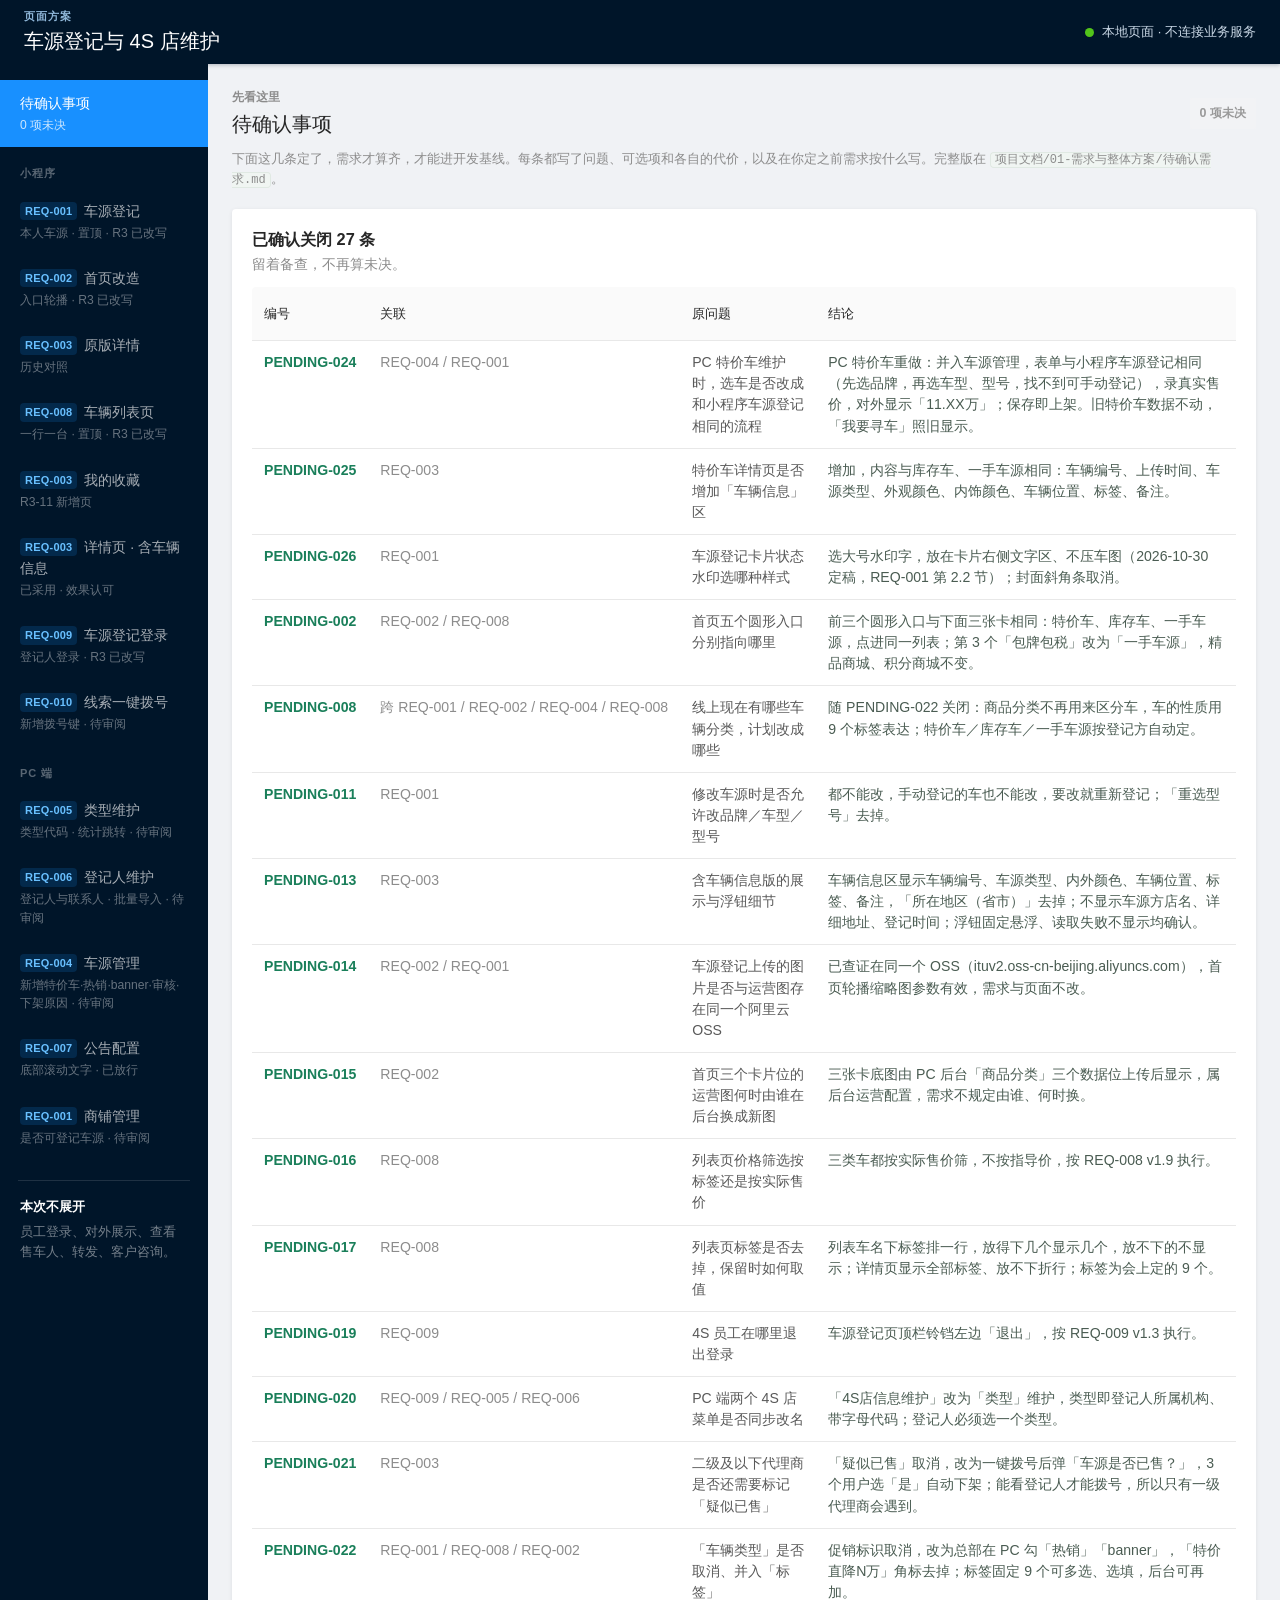
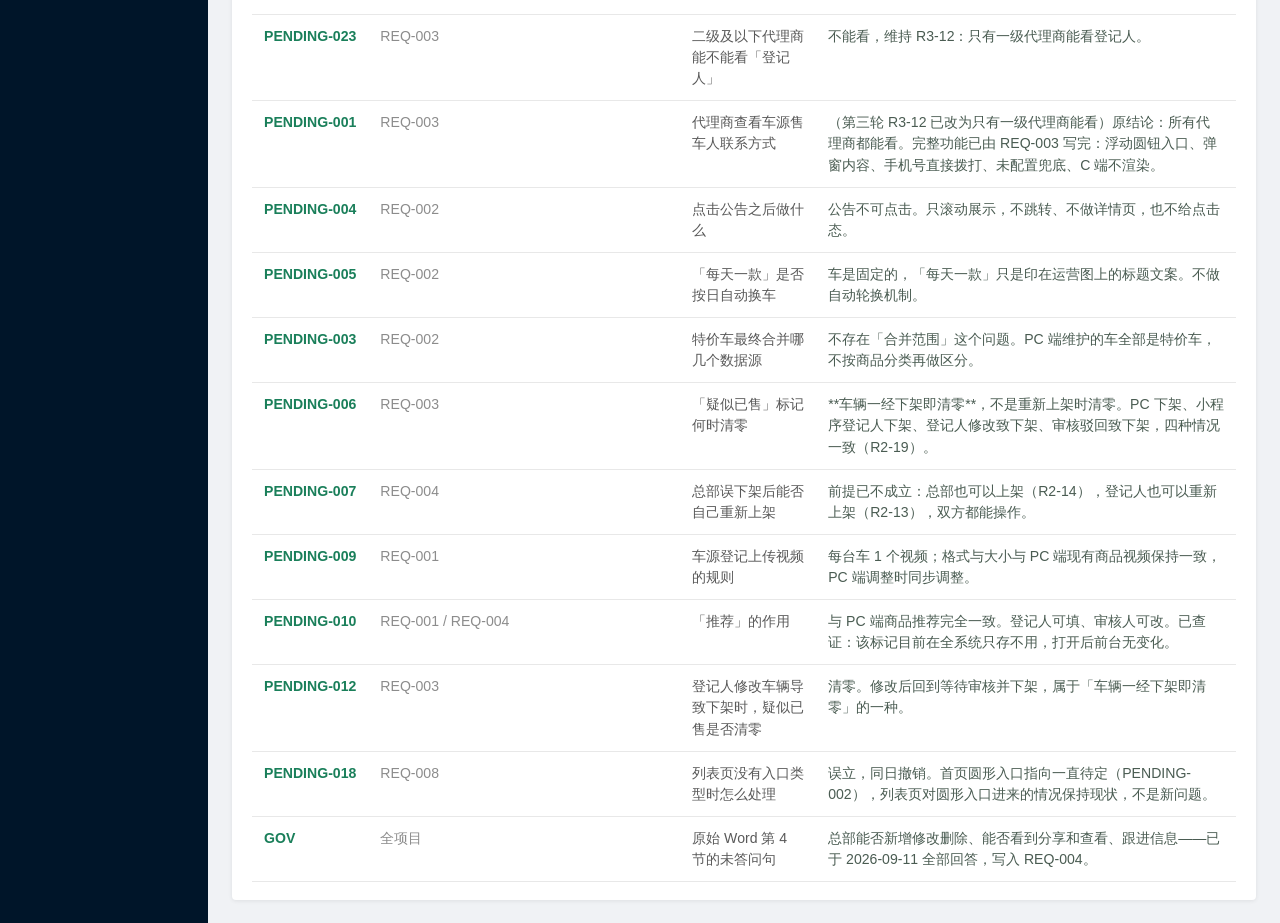
==== commit 343a3d76: "TASK-043 需求核对后同步样稿：特价车角标、PC 登记地址与等待审核可点、下架取消 banner、所属类型两行下拉、登记人提示语、公告种子文案 Co-Authored-By: Claude Fa" ====
--- a/index.html
+++ b/index.html
@@ -5,7 +5,7 @@
   <meta name="viewport" content="width=device-width, initial-scale=1">
   <meta name="description" content="预蒜 车源登记与 4S 店维护 页面方案">
   <title>预蒜 · 页面方案</title>
-  <link rel="stylesheet" href="styles.css?v=6.26.1">
+  <link rel="stylesheet" href="styles.css?v=6.26.6">
 </head>
 <body>
   <header class="topbar">
@@ -27,7 +27,7 @@
       <button class="nav-item" data-view="list008"><i>REQ-008</i>车辆列表页 <span>一行一台 · 置顶 · R3 已改写</span></button>
       <button class="nav-item" data-view="fav"><i>REQ-003</i>我的收藏 <span>R3-11 新增页</span></button>
       <button class="nav-item" data-view="contact2"><i>REQ-003</i>详情页 · 含车辆信息 <span>已采用 · 效果认可</span></button>
-      <button class="nav-item" data-view="login009"><i>REQ-009</i>4S店登录 <span>车源登记登录 · R3 已改写</span></button>
+      <button class="nav-item" data-view="login009"><i>REQ-009</i>车源登记登录 <span>登记人登录 · R3 已改写</span></button>
       <button class="nav-item" data-view="clue010"><i>REQ-010</i>线索一键拨号 <span>新增拨号键 · 待审阅</span></button>
 
       <p class="nav-group">PC 端</p>
@@ -133,17 +133,17 @@
             <li><strong>车辆照片裁成正方形（R3-08）</strong>：不是正方形的照片先进裁剪页，拖动选择保留区域（手机上可双指缩放）；点上传选择非正方形照片后自动弹出裁剪，不单设「待裁剪」入口。</li>
           </ul>
           <h3>本轮新增（R2-10，2026-09-16）</h3>
-          <ul><li><strong>卡片精简为 6 项</strong>：封面（左上角热销角标）、车名、状态、标签、价格、登记时间。去掉备注、车源类型、内外颜色与「查看」按钮；操作按钮移到价格同一行。</li><li><strong>查询区一行横排</strong>：品牌／类型／审核／上下架，点选即生效，去掉查询、重置、收起三个按钮。</li><li><strong>排序</strong>：驳回最前，其次等待审核，其余按登记时间倒序。</li></ul>
+          <ul><li><strong>卡片精简为 6 项</strong>：封面（左上角热销角标）、车名、状态、标签、价格、登记时间。去掉备注、车源类型、内外颜色与「查看」按钮；操作按钮移到价格同一行。</li><li><strong>查询区一行横排</strong>：品牌／审核／上下架（车辆类型已取消，v2.9），点选即生效，去掉查询、重置、收起三个按钮。</li><li><strong>排序</strong>：驳回最前，其次等待审核，其余按登记时间倒序。</li></ul>
           <h3>2026-10-28 会议后（v2.11）</h3>
           <ul>
             <li><strong>驳回卡片</strong>：审核状态「不通过」改叫「驳回」；点卡片不进详情，只有加大的绿色实底「修改」；驳回原因红字，整张卡片通栏，最多两行。</li>
             <li><strong>在架卡片</strong>：「修改」变小，与「下架」同样大小的描边按钮。</li>
-            <li><strong>状态水印</strong>：「驳回」「等待审核」「已下架」，在架的不打；卡片中间横穿倾斜半透明大字，驳回红、等待审核橙、已下架灰，压在车图上、车名价格按钮下，不挡点击。已下架卡片通栏灰字下架原因（本人下架／总部填写的原因／三个用户标记该车辆已售／上架超过 30 天自动下架，天数为参数，默认 30）。</li>
+            <li><strong>状态水印</strong>：「驳回」「等待审核」「已下架」，在架的不打；倾斜半透明大字放在车图右侧文字区，不压车图，压在车名价格按钮之上更明显，只有字、没有底色（2026-10-30），驳回红、等待审核橙、已下架灰，不挡点击。已下架卡片通栏灰字下架原因（本人下架／总部填写的原因／三个用户标记该车辆已售／上架超过 30 天自动下架，天数为参数，默认 30）。</li>
             <li><strong>增加车源</strong>：固定在页面底部，通栏。</li>
             <li><strong>登记表与修改表</strong>：「促销标识」改为「车辆位置」单选必填（东区／西区／南区／北区／大北区）；标签换成 9 个、选填；修改页品牌、车型、型号都只读（手动登记的也一样），没有「重选型号」；照片超过 10MB 自动压缩，不再提示；选车页入口「找不到？手动登记车源」。</li>
             <li><strong>车辆详情</strong>：「车辆主键 ID」改为「车辆编号」，审核通过前显示「审核通过后生成」；已下架显示下架原因。</li>
           </ul>
-          <p class="side-info-src">完整规则见 REQ-001 需求方案 v2.7；本页不重复维护规则。</p>
+          <p class="side-info-src">完整规则见 REQ-001 需求方案 v2.15；本页不重复维护规则。</p>
         </aside>
        </div>
       </section>
@@ -161,7 +161,7 @@
           <div class="panel toolbar employee-toolbar">
             <label>登记人姓名<input id="employee-name" maxlength="50" placeholder="请输入登记人姓名"></label>
             <label>手机号<input id="employee-phone" placeholder="请输入手机号"></label>
-            <label>所属类型<input id="employee-store-filter" list="employee-store-options" placeholder="全部类型／输入代码或名称搜索"><datalist id="employee-store-options"></datalist></label>
+            <label>所属类型<input id="employee-store-filter" placeholder="全部类型／输入代码或名称搜索"></label>
             <label>状态<select id="employee-status"><option value="">全部</option><option>启用</option><option>停用</option></select></label>
             <button id="query-employee" class="primary">查询</button><button id="reset-employee" class="ghost">重置</button>
           </div>
@@ -198,7 +198,7 @@
           </div>
           <div class="stat-row panel compact">
             <div class="stat"><b id="s-total">0</b><span>车源总数</span></div>
-            <div class="stat"><b id="s-pend" style="color:#b25b00">0</b><span>等待审核</span></div>
+            <div class="stat stat-link" id="s-pend-stat" role="button" tabindex="0" title="点击只看等待审核的车"><b id="s-pend" style="color:#b25b00">0</b><span>等待审核</span></div>
             <div class="stat"><b id="s-on" style="color:#21a081">0</b><span>在售</span></div>
             <div class="stat"><b id="s-off" style="color:#b73b3b">0</b><span>已下架</span></div>
             <div class="stat"><b id="s-views">0</b><span>累计查看</span></div>
@@ -329,7 +329,7 @@
               <li>选「是」提示「感谢反馈」，同一人对同一台车只算一次，之后再拨号不再弹；选「否」或 × 直接关闭、不计数。</li>
               <li>3 个不同用户选「是」自动下架，下架原因「三个用户标记该车辆已售」。特价车只拨号，不弹这个确认窗。</li>
             </ul>
-            <p class="side-info-src">完整规则见 REQ-003 需求方案 v2.8。另含车源详情读取、线索写入与线索读取，属后台行为，页面上看不到。</p>
+            <p class="side-info-src">完整规则见 REQ-003 需求方案 v2.15。另含车源详情读取、线索写入与线索读取，属后台行为，页面上看不到。</p>
           </aside>
         </div>
       </section>
@@ -500,7 +500,7 @@
             <ul>
               <li>价格按实际售价筛（PENDING-016）；车名下标签排一行（PENDING-017）；车源图片与运营图同一 OSS（PENDING-014）；商品分类不再用来区分车（PENDING-008）。</li>
             </ul>
-            <p class="side-info-src">上传天数按今天日期实时计算。完整规则见 REQ-008 需求方案 v1.11。</p>
+            <p class="side-info-src">上传天数按今天日期实时计算。完整规则见 REQ-008 需求方案 v1.14。</p>
           </aside>
         </div>
       </section>
@@ -526,7 +526,7 @@
               <li><b>车源登记登录页</b>（R3-05 改版）：不要顶部轮播图，另做布局，色系与商户登录页一致。上方浅绿标题区（logo、「车源登记」、一句使用说明），下方白色卡片放手机号、密码和登录按钮，卡片下方提示代理商、商家走验证码登录。左上角返回回到商户登录页。</li>
               <li><b>密码</b>：身份证号后六位，末位 X 大小写都行；输错不限次数。</li>
               <li><b>登录后</b>：直接进车源登记页，不经过代理商后台首页；在车源登记页点返回，回到商户登录页。</li>
-              <li><b>4S 员工误用验证码登录</b>：提示「4S店员工请点击下方【车源登记登录】」。</li>
+              <li><b>登记人误用验证码登录</b>：提示「登记人请点击下方【车源登记登录】」（2026-11-02 随 REQ-006 改名）。</li>
               <li><b>代理商、商家误入车源登记登录</b>：提示「代理商、商家请返回上一页，用手机号验证码登录」。</li>
             </ul>
             <h3>可试填的账号</h3>
@@ -541,7 +541,7 @@
               <li>4S 员工退出（PENDING-019 已确认）：从「车源登记登录」进入车源登记页后，顶栏右侧铃铛左边显示「退出」，点后确认，确定回到「我的」；代理商从后台进入不显示。</li>
               <li>PC「4S店信息维护」改为「类型维护」（PENDING-020 已确认，PC 页面已改）。</li>
             </ul>
-            <p class="side-info-src">不连接接口。完整规则见 REQ-009 需求方案 v1.2。</p>
+            <p class="side-info-src">不连接接口。完整规则见 REQ-009 需求方案 v1.4。</p>
           </aside>
         </div>
       </section>
@@ -590,14 +590,14 @@
               <li>点手机号仍能拨号；卡片其他内容、筛选、线索数量都不变。</li>
               <li>9.9元查车线索卡片点「拨号」只拨号，不进入详情。</li>
             </ul>
-            <p class="side-info-src">不连接接口、不真实拨号。完整规则见 REQ-010 需求方案 v1.1（含线索页现在读取的数据）。</p>
+            <p class="side-info-src">不连接接口、不真实拨号。完整规则见 REQ-010 需求方案 v1.3（含线索页现在读取的数据）。</p>
           </aside>
         </div>
       </section>
 
       <section class="view" id="view-home002">
         <div class="embedded-prototype">
-          <iframe id="home002-frame" src="req-002-home.html?v=5.17.1" title="REQ-002 小程序首页改造"></iframe>
+          <iframe id="home002-frame" src="req-002-home.html?v=5.17.3" title="REQ-002 小程序首页改造"></iframe>
         </div>
       </section>
     </main>
@@ -607,17 +607,17 @@
   <div id="modal-root"></div>
   <script src="demo-cars.js?v=1.8.2"></script>
   <script src="demo-car-ui.js?v=1.2.0"></script>
-  <script src="logic.js?v=6.4.0"></script>
-  <script src="app.js?v=5.17.1"></script>
-  <script src="req-007-notice.js?v=4.9.0"></script>
+  <script src="logic.js?v=6.4.1"></script>
+  <script src="app.js?v=5.17.3"></script>
+  <script src="req-007-notice.js?v=4.9.1"></script>
   <script src="req-003-contact.js?v=5.3.0"></script>
   <script src="req-003-fav.js?v=1.2.0"></script>
-  <script src="req-003-detail2.js?v=5.7.0"></script>
+  <script src="req-003-detail2.js?v=5.7.1"></script>
   <script src="req-008-list.js?v=1.9.1"></script>
-  <script src="req-009-login.js?v=1.5.0"></script>
+  <script src="req-009-login.js?v=1.5.1"></script>
   <script src="req-010-clue.js?v=1.3.0"></script>
-  <script src="req-004-stock.js?v=5.6.1"></script>
-  <script src="req-pending.js?v=5.12.1"></script>
+  <script src="req-004-stock.js?v=5.6.2"></script>
+  <script src="req-pending.js?v=5.12.2"></script>
   <script>
     // REQ-002 样稿按自身真实高度撑开，避免内层滚动条或底部空白
     window.addEventListener('message', function (e) {
--- a/styles.css
+++ b/styles.css
@@ -348,6 +348,10 @@
 .m-choice { display: block; width: 100%; text-align: left; background: #fff; border: 0; border-bottom: 1px solid #f0f1f3; padding: 13px 12px; font-size: 15px; cursor: pointer; display: flex; align-items: center; justify-content: space-between; }
 .m-choice:last-child { border-bottom: 0 }
 .m-choice small { color: #868c94; font-size: 12px; font-weight: 400 }
+/* 2026-10-30 选品牌页顶部「燃油车／新能源」切换（REQ-001 第 2.5 节车源类别） */
+.m-energy { display: grid; grid-template-columns: 1fr 1fr; gap: 8px; margin-bottom: 10px }
+.m-energy button { border: 1px solid #dcdfe6; background: #fff; color: #333; border-radius: 6px; padding: 8px 0; font-size: 14px; cursor: pointer }
+.m-energy button.on { border-color: #217C34; background: #217C34; color: #fff; font-weight: 600 }
 .m-choice .m-arrow { color: #128132; font-size: 15px }
 .m-dialog-wrap { position: absolute; inset: 0; z-index: 8; background: rgba(12,28,18,.45); display: grid; place-items: center; padding: 30px; }
 .m-dialog { background: #fff; border-radius: 10px; width: 100%; max-width: 280px; overflow: hidden; }
@@ -851,6 +855,8 @@
 /* 类型维护、登记人维护：可点的统计数字 */
 .num-link{border:0;background:none;padding:0;color:#1890ff;font:inherit;font-weight:600;cursor:pointer}
 .num-link:hover{text-decoration:underline}
+.stat-link{cursor:pointer;border-radius:6px}.stat-link:hover{background:#e6f7ff}.stat-link:hover span{color:#1890ff}
+.type-combo{position:relative;display:grid}.type-combo input{width:100%}.type-combo-list{position:absolute;top:100%;left:0;right:0;z-index:30;max-height:260px;overflow:auto;background:#fff;border:1px solid #d9d9d9;border-radius:4px;box-shadow:0 4px 12px rgba(0,0,0,.12);text-align:left}.type-combo-item{display:grid;width:100%;text-align:left;border:0;background:#fff;padding:7px 11px;gap:2px;line-height:1.3;cursor:pointer}.type-combo-item:hover{background:#e6f7ff}.type-combo-item b{font-weight:500;font-size:14px;color:#262626}.type-combo-item small{font-size:12px;color:#8c8c8c}.type-combo-empty{padding:9px 11px;font-size:13px;color:#8c8c8c}
 .num-zero{color:#9aa7ad}
 .type-code{display:inline-block;min-width:22px;text-align:center;font-weight:600;color:#262626}
 .th-sort{border:0;background:none;padding:0;font:inherit;color:inherit;cursor:pointer;white-space:nowrap}
@@ -875,15 +881,18 @@
 .vehicle-card>.reject-line,.vehicle-card>.unlist-line{grid-column:1/-1;min-width:0}
 /* 状态水印（2026-10-29 定为单一做法）：驳回、等待审核、已下架三种，在架的不打。
    2026-10-30 用户：放到右侧文字区的空白处，不压车图。水印放在右侧内容区内，以该区为参照水平、垂直居中；
-   右侧内容区自成层叠上下文（z-index:2），水印 z-index:-1 在车名标签价格按钮等文字之下，不接收点击 */
+   右侧内容区自成层叠上下文（z-index:2）。2026-10-30 用户：水印放到卡片文字上层，更明显——z-index:1 压在车名标签价格按钮之上，半透明、不接收点击。
+   2026-10-30 用户：像水印一样不要底色——清掉全局 .review 等类带来的底色，只留字。
+   2026-10-30 用户：标签看着还压着水印——层级本就在上，是透明度太低（约 0.2）显得在下面；字色加深到约 0.5，叠在标签、价格上能看出水印在最上面 */
 .vehicle-card{position:relative;isolation:isolate}
 .vehicle-card>.vehicle-side>.vehicle-cover{z-index:0}
 .vehicle-card>.vehicle-body,.vehicle-card>.vehicle-side>.vehicle-ref,.vehicle-card>.reject-line,.vehicle-card>.unlist-line{position:relative;z-index:2}
-.vehicle-card .vehicle-body>.body-mark{position:absolute;z-index:-1;left:50%;top:50%;transform:translate(-50%,-50%) rotate(-12deg);
-  font-size:44px;line-height:1;font-weight:800;letter-spacing:8px;padding-left:8px;white-space:nowrap;pointer-events:none;user-select:none}
-.body-mark.reject{color:rgba(245,34,45,.22)}
-.body-mark.review{color:rgba(250,140,22,.24)}
-.body-mark.off{color:rgba(80,86,96,.26)}
+.vehicle-card .vehicle-body>.body-mark{position:absolute;z-index:1;left:50%;top:50%;transform:translate(-50%,-50%) rotate(-12deg);
+  font-size:44px;line-height:1;font-weight:800;letter-spacing:8px;padding-left:8px;white-space:nowrap;pointer-events:none;user-select:none;
+  background:none;border:0;border-radius:0;box-shadow:none}
+.body-mark.reject{color:rgba(245,34,45,.5)}
+.body-mark.review{color:rgba(250,140,22,.55)}
+.body-mark.off{color:rgba(80,86,96,.5)}
 
 /* 2026-10-29 PC 车源管理：热销、banner 列头 ⓘ 悬停（或键盘聚焦）显示说明浮层 */
 .th-tip{position:relative;display:inline-block;margin:-4px -4px -4px 0;padding:4px;color:#8c8c8c;font-size:13px;font-weight:400;line-height:1;cursor:help;outline:0}
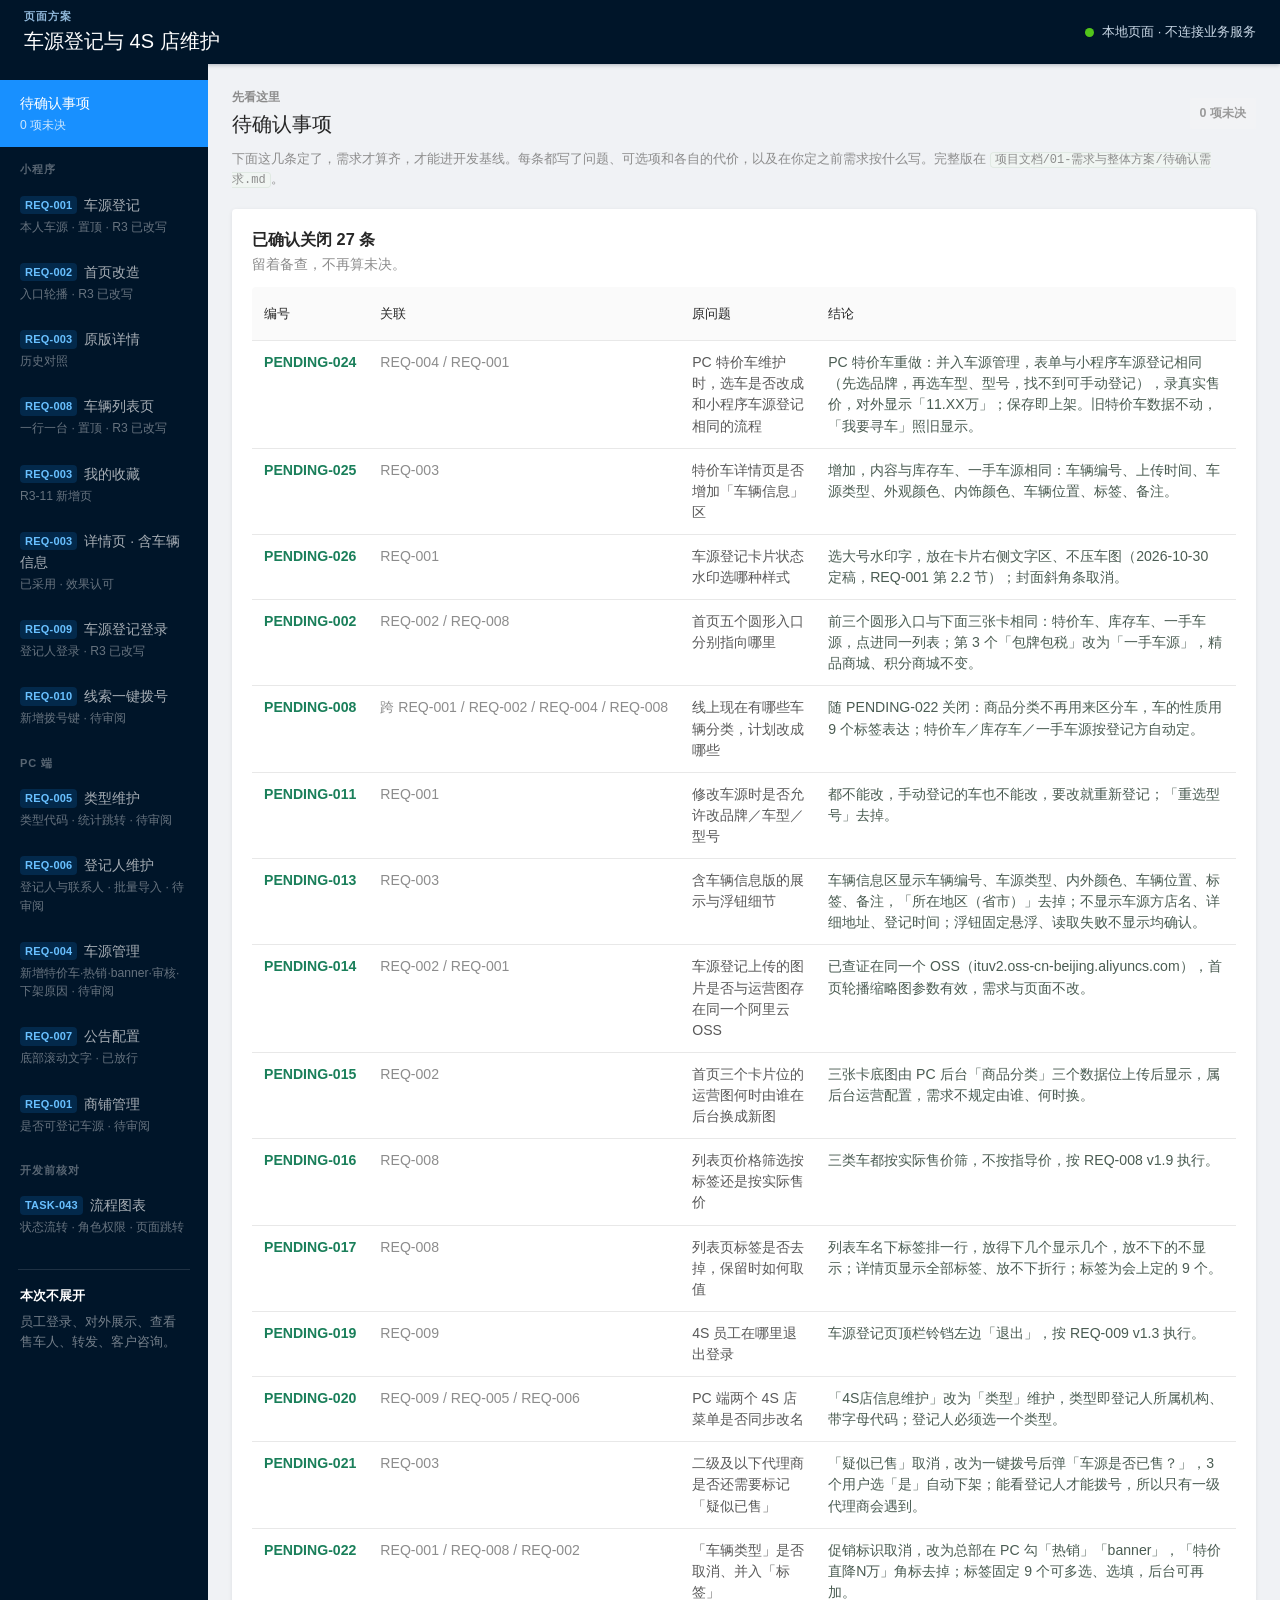
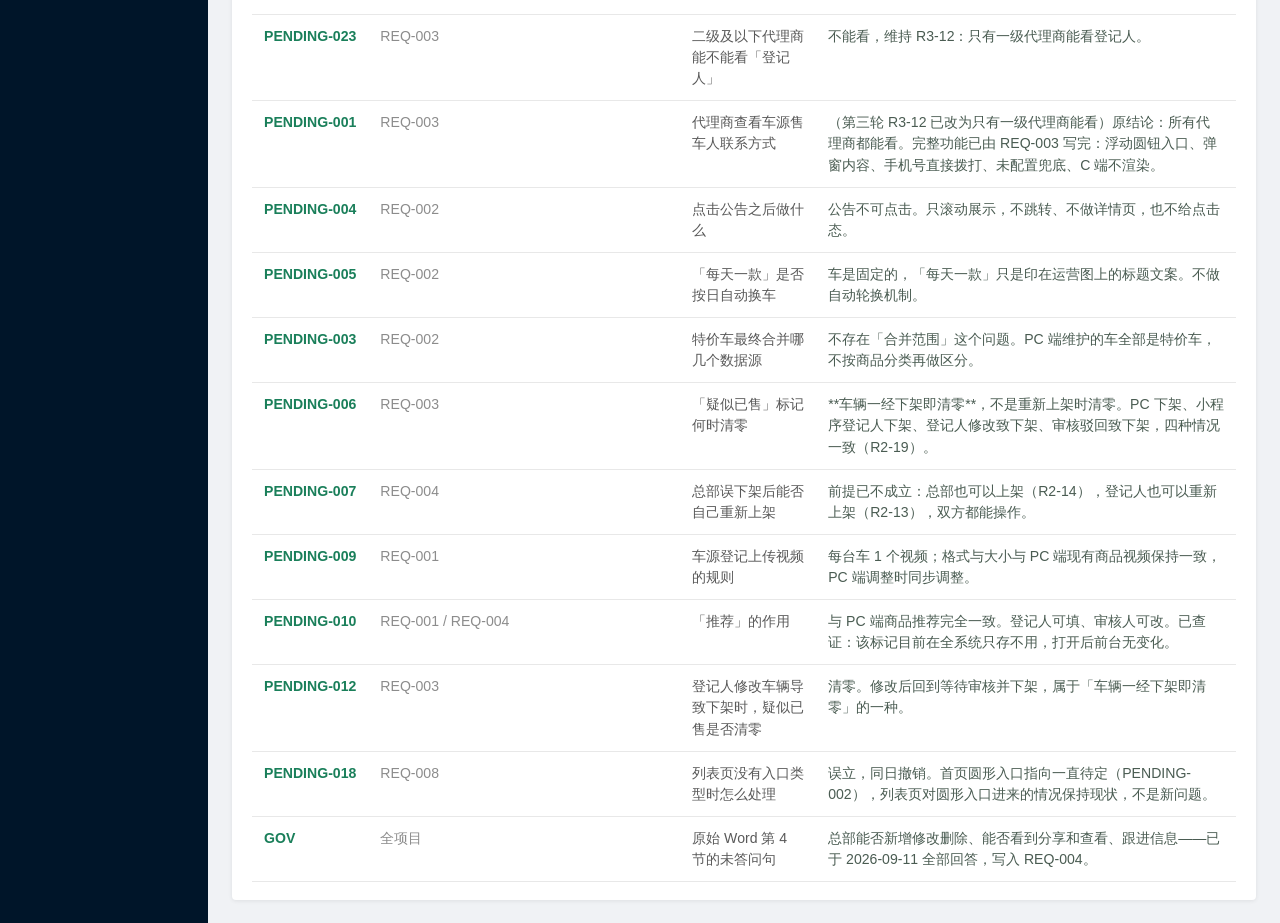
==== commit c2110fd2: "TASK-043 第 3 步：电脑端设计稿加「流程图表」页（状态流转图、角色权限表、页面跳转图） Co-Authored-By: Claude Fable 5.1 <noreply@anthropic" ====
--- a/index.html
+++ b/index.html
@@ -5,7 +5,7 @@
   <meta name="viewport" content="width=device-width, initial-scale=1">
   <meta name="description" content="预蒜 车源登记与 4S 店维护 页面方案">
   <title>预蒜 · 页面方案</title>
-  <link rel="stylesheet" href="styles.css?v=6.26.6">
+  <link rel="stylesheet" href="styles.css?v=6.27.0">
 </head>
 <body>
   <header class="topbar">
@@ -36,6 +36,9 @@
       <button class="nav-item" data-view="stock"><i>REQ-004</i>车源管理 <span>新增特价车·热销·banner·审核·下架原因 · 待审阅</span></button>
       <button class="nav-item" data-view="notice"><i>REQ-007</i>公告配置 <span>底部滚动文字 · 已放行</span></button>
       <button class="nav-item" data-view="shop"><i>REQ-001</i>商铺管理 <span>是否可登记车源 · 待审阅</span></button>
+
+      <p class="nav-group">开发前核对</p>
+      <button class="nav-item" data-view="flow043"><i>TASK-043</i>流程图表 <span>状态流转 · 角色权限 · 页面跳转</span></button>
 
       <div class="scope-note">
         <strong>本次不展开</strong>
@@ -595,6 +598,21 @@
         </div>
       </section>
 
+      <section class="view" id="view-flow043">
+        <div class="pc-page fc-page">
+          <div class="page-heading"><div><p class="kicker">TASK-043 第 3 步</p><h2>流程图表</h2></div><span class="status-chip review" id="fc-stat"></span></div>
+          <p class="fc-intro" id="fc-intro"></p>
+          <div class="fc-tabs" role="tablist">
+            <button type="button" class="fc-tab active" data-panel="fc-state">① 车源状态流转图</button>
+            <button type="button" class="fc-tab" data-panel="fc-perm">② 角色权限表</button>
+            <button type="button" class="fc-tab" data-panel="fc-pages">③ 页面跳转图</button>
+          </div>
+          <section class="fc-panel active" id="fc-state"></section>
+          <section class="fc-panel" id="fc-perm"></section>
+          <section class="fc-panel" id="fc-pages"></section>
+        </div>
+      </section>
+
       <section class="view" id="view-home002">
         <div class="embedded-prototype">
           <iframe id="home002-frame" src="req-002-home.html?v=5.17.3" title="REQ-002 小程序首页改造"></iframe>
@@ -607,7 +625,7 @@
   <div id="modal-root"></div>
   <script src="demo-cars.js?v=1.8.2"></script>
   <script src="demo-car-ui.js?v=1.2.0"></script>
-  <script src="logic.js?v=6.4.1"></script>
+  <script src="logic.js?v=6.5.0"></script>
   <script src="app.js?v=5.17.3"></script>
   <script src="req-007-notice.js?v=4.9.1"></script>
   <script src="req-003-contact.js?v=5.3.0"></script>
@@ -618,6 +636,7 @@
   <script src="req-010-clue.js?v=1.3.0"></script>
   <script src="req-004-stock.js?v=5.6.2"></script>
   <script src="req-pending.js?v=5.12.2"></script>
+  <script src="task-043-flow.js?v=1.0.0"></script>
   <script>
     // REQ-002 样稿按自身真实高度撑开，避免内层滚动条或底部空白
     window.addEventListener('message', function (e) {
--- a/styles.css
+++ b/styles.css
@@ -952,3 +952,70 @@
 .sp-add:hover{border-color:#1890ff;color:#1890ff}
 .sp-count{justify-self:end}
 .sp-modal .chip-select{margin-top:2px}
+
+/* TASK-043 第 3 步 流程图表 */
+.nav-group{margin:14px 20px 4px;font-size:11px;color:rgba(255,255,255,.35);letter-spacing:.08em}
+.fc-page{max-width:1400px}
+.fc-intro{margin:0 0 14px;color:#595959;font-size:13px}
+.fc-intro b{color:#262626}
+.fc-tabs{display:flex;gap:6px;border-bottom:1px solid #e8e8e8;margin-bottom:16px}
+.fc-tab{border:1px solid transparent;border-bottom:0;background:transparent;color:#595959;padding:9px 16px;border-radius:4px 4px 0 0;font-size:14px}
+.fc-tab.active{background:#fff;border-color:#e8e8e8;color:#1890ff;font-weight:500;margin-bottom:-1px}
+.fc-panel{display:none}.fc-panel.active{display:block}
+.fc-panel h3{margin:22px 0 10px;font-size:15px;font-weight:500}
+.fc-hint{margin:0 0 12px;color:#8c8c8c;font-size:12px}
+.fc-svg-box{background:#fff;border-radius:4px;box-shadow:0 1px 4px rgba(0,0,0,.08);padding:12px}
+.fc-svg{width:100%;height:auto;display:block;font-family:inherit}
+.fc-sn rect{fill:#fafafa;stroke:#8c8c8c;stroke-width:1.5}
+.fc-sn.live rect{fill:#f6ffed;stroke:#52c41a}.fc-sn.off rect{fill:#f5f5f5;stroke:#8c8c8c}.fc-sn.rej rect{fill:#fff1f0;stroke:#f5222d}
+.fc-sn.pill rect{fill:#e6f7ff;stroke:#1890ff;stroke-dasharray:4 3}
+.fc-sn-t{font-size:18px;font-weight:600;fill:#262626}.fc-sn-s{font-size:11px;fill:#8c8c8c}
+.fc-sn.live .fc-sn-t{fill:#237804}.fc-sn.rej .fc-sn-t{fill:#a8071a}
+.fc-se path{fill:none;stroke:#595959;stroke-width:1.6}
+.fc-se circle{fill:#fff;stroke:#595959;stroke-width:1.4}
+.fc-se text{font-size:11px;font-weight:700;fill:#262626}
+.fc-se.on path,.fc-se-shared.on path{stroke:#1890ff;stroke-width:3;marker-end:url(#fc-arrow-on)}
+.fc-se.on circle{fill:#1890ff;stroke:#1890ff}.fc-se.on text{fill:#fff}
+.fc-sn.on rect{stroke:#1890ff;stroke-width:3}
+.fc-sv-note{font-size:12px;fill:#8c8c8c}
+.fc-table{width:100%;border-collapse:collapse;background:#fff;box-shadow:0 1px 4px rgba(0,0,0,.08);border-radius:4px;overflow:hidden}
+.fc-table th,.fc-table td{padding:8px 10px;border-bottom:1px solid #f0f0f0;text-align:left;vertical-align:top;font-size:13px}
+.fc-table th{background:#fafafa;color:#595959;font-weight:500;white-space:nowrap}
+.fc-table tr.on td{background:#e6f7ff}
+.fc-rule{display:inline-block;font-size:11px;color:#1890ff;background:#e6f7ff;border-radius:3px;padding:0 5px;margin:1px 2px 1px 0;cursor:help;white-space:nowrap}
+.fc-v{display:inline-block;font-size:11px;border-radius:3px;padding:1px 6px;white-space:nowrap}
+.fc-v.ok{color:#237804;background:#f6ffed}.fc-v.inf{color:#ad6800;background:#fff7e6}
+.fc-cards{display:grid;grid-template-columns:repeat(auto-fit,minmax(260px,1fr));gap:12px}
+.fc-card{background:#fff;border-radius:4px;box-shadow:0 1px 4px rgba(0,0,0,.08);padding:12px 14px;font-size:13px}
+.fc-card b{display:block;margin-bottom:4px}.fc-card p{margin:0 0 6px;color:#595959}
+.fc-scen{display:grid;grid-template-columns:repeat(auto-fit,minmax(320px,1fr));gap:12px}
+.fc-scen-one{background:#fff;border-radius:4px;box-shadow:0 1px 4px rgba(0,0,0,.08);padding:12px 14px}
+.fc-scen-one h4{margin:0 0 8px;font-size:13px;font-weight:500;color:#262626}
+.fc-scen-one ol{margin:0;padding-left:20px}.fc-scen-one li{margin:4px 0}
+.fc-step{border:1px solid #e8e8e8;background:#fafafa;border-radius:4px;padding:6px 10px;text-align:left;width:100%;font-size:13px;color:#262626}
+.fc-step small{display:block;color:#8c8c8c;font-size:11px;margin-top:2px}
+.fc-step:hover{border-color:#91d5ff}.fc-step.on{border-color:#1890ff;background:#e6f7ff}
+.fc-perm-wrap{overflow:auto}
+.fc-perm th small{display:block;font-weight:400;color:#8c8c8c;font-size:11px}
+.fc-perm th,.fc-perm td{min-width:120px}
+.fc-perm .fc-op{min-width:200px;font-weight:500}
+.fc-perm .fc-rules{min-width:160px}
+.fc-perm tr.fc-group td{background:#f0f5ff;color:#1d39c4;font-weight:500;padding:6px 10px}
+.fc-cell .fc-sym{display:inline-block;width:20px;height:20px;line-height:20px;text-align:center;border-radius:50%;font-weight:700;font-size:13px}
+.fc-cell.y .fc-sym{color:#237804;background:#f6ffed}.fc-cell.n .fc-sym{color:#8c8c8c;background:#f5f5f5}.fc-cell.na .fc-sym{color:#bfbfbf}
+.fc-cell small{display:block;color:#595959;font-size:11px;margin-top:3px;line-height:1.4}
+.fc-map-scroll{overflow:auto;background:#fff;border-radius:4px;box-shadow:0 1px 4px rgba(0,0,0,.08);padding:12px}
+.fc-map{position:relative}
+.fc-lane{position:absolute;left:0;right:0;border:1px solid #e8e8e8;border-radius:4px;background:#fafafa}
+.fc-lane-c{background:#f6ffed}.fc-lane-b{background:#fffbe6}.fc-lane-p{background:#f0f5ff}
+.fc-lane-t{position:absolute;left:0;top:0;right:0;height:28px;line-height:28px;padding:0 12px;font-size:12px;font-weight:500;color:#595959;border-bottom:1px dashed #e8e8e8}
+.fc-pn{position:absolute;background:#fff;border:1px solid #bfbfbf;border-radius:4px;padding:6px 8px;box-shadow:0 1px 2px rgba(0,0,0,.06)}
+.fc-pn b{display:block;font-size:13px;font-weight:500;color:#262626;white-space:nowrap;overflow:hidden;text-overflow:ellipsis}
+.fc-pn small{display:block;font-size:11px;color:#8c8c8c;line-height:1.35;margin-top:2px;overflow:hidden;max-height:30px}
+.fc-map-svg{position:absolute;left:0;top:0;pointer-events:none;overflow:visible}
+.fc-pe path{fill:none;stroke:#595959;stroke-width:1.3;pointer-events:stroke}
+.fc-pe.dash path{stroke-dasharray:5 4;stroke:#1890ff}
+.fc-pe circle{fill:#fff;stroke:#595959;stroke-width:1.2;pointer-events:all}
+.fc-pe.dash circle{stroke:#1890ff}
+.fc-pe text{font-size:10px;font-weight:700;fill:#262626;pointer-events:none}
+.fc-pe:hover path{stroke:#1890ff;stroke-width:2.4}.fc-pe:hover circle{fill:#1890ff}.fc-pe:hover text{fill:#fff}
